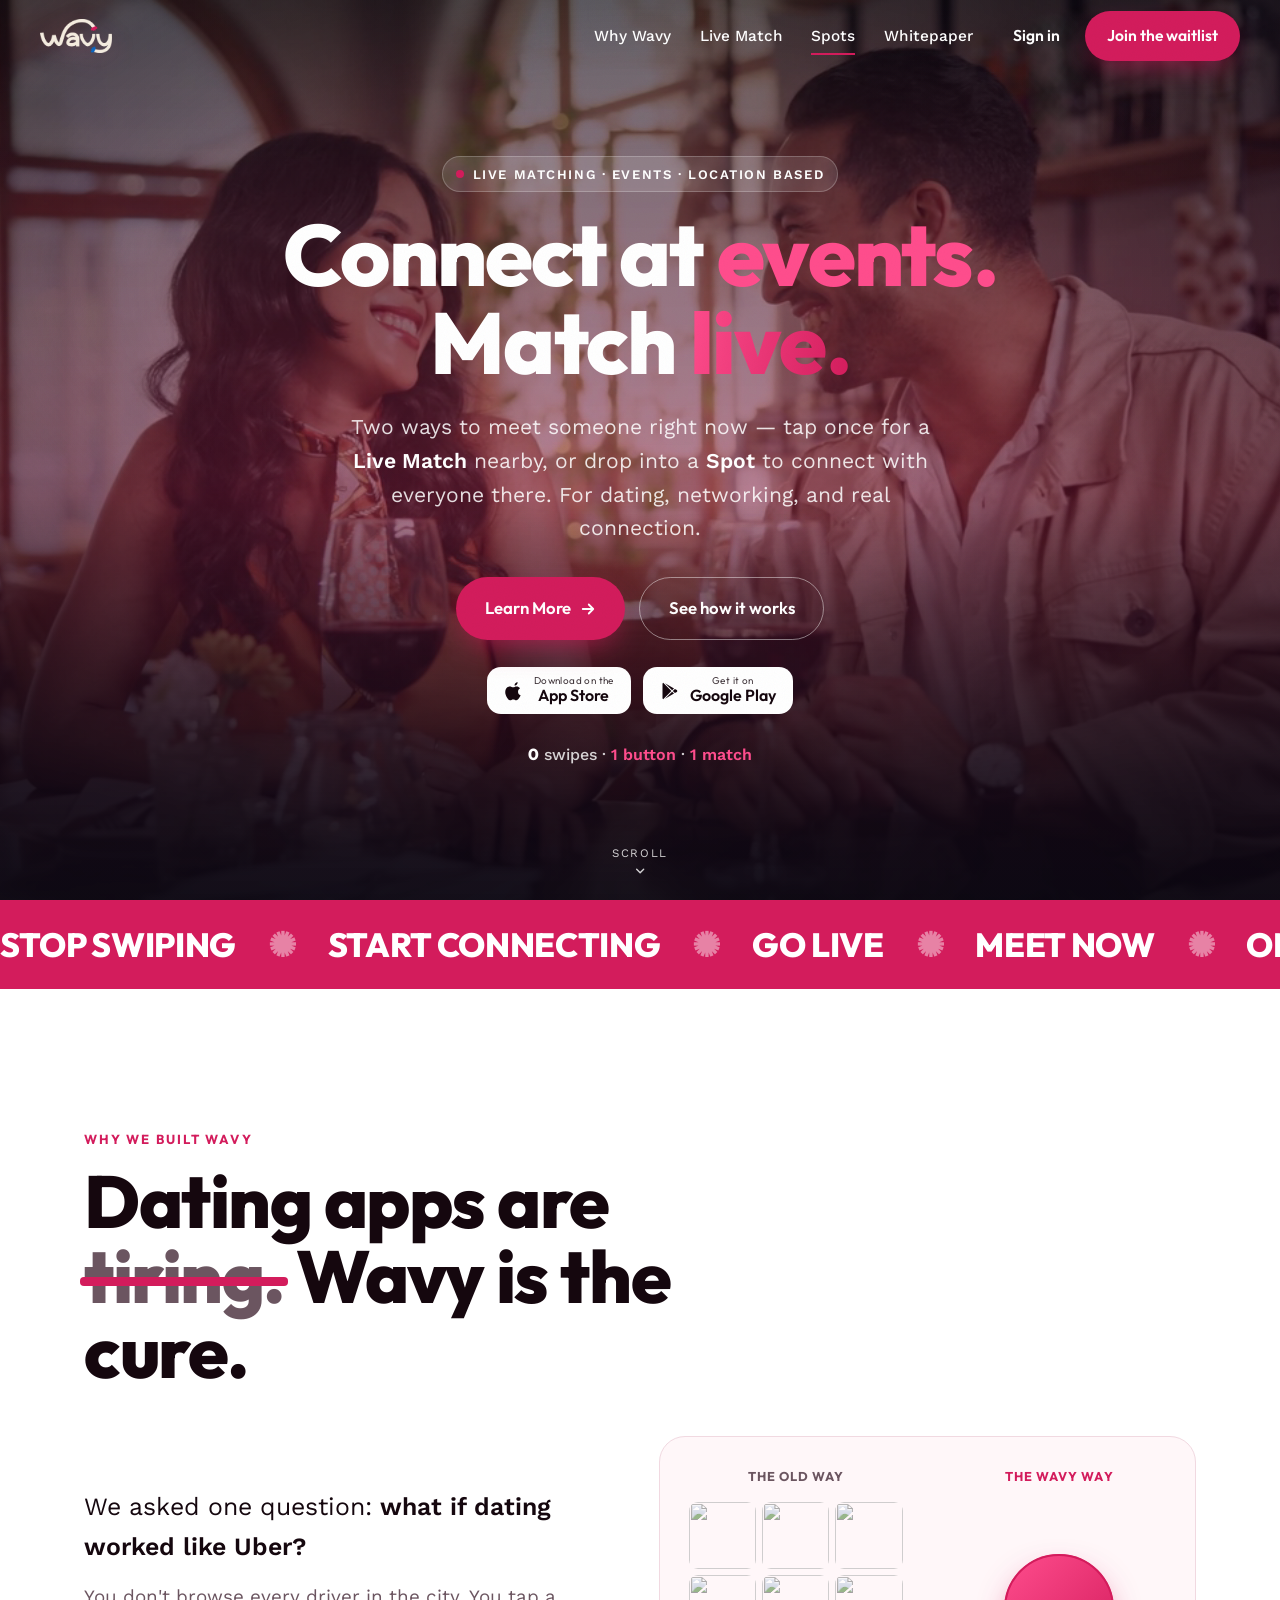
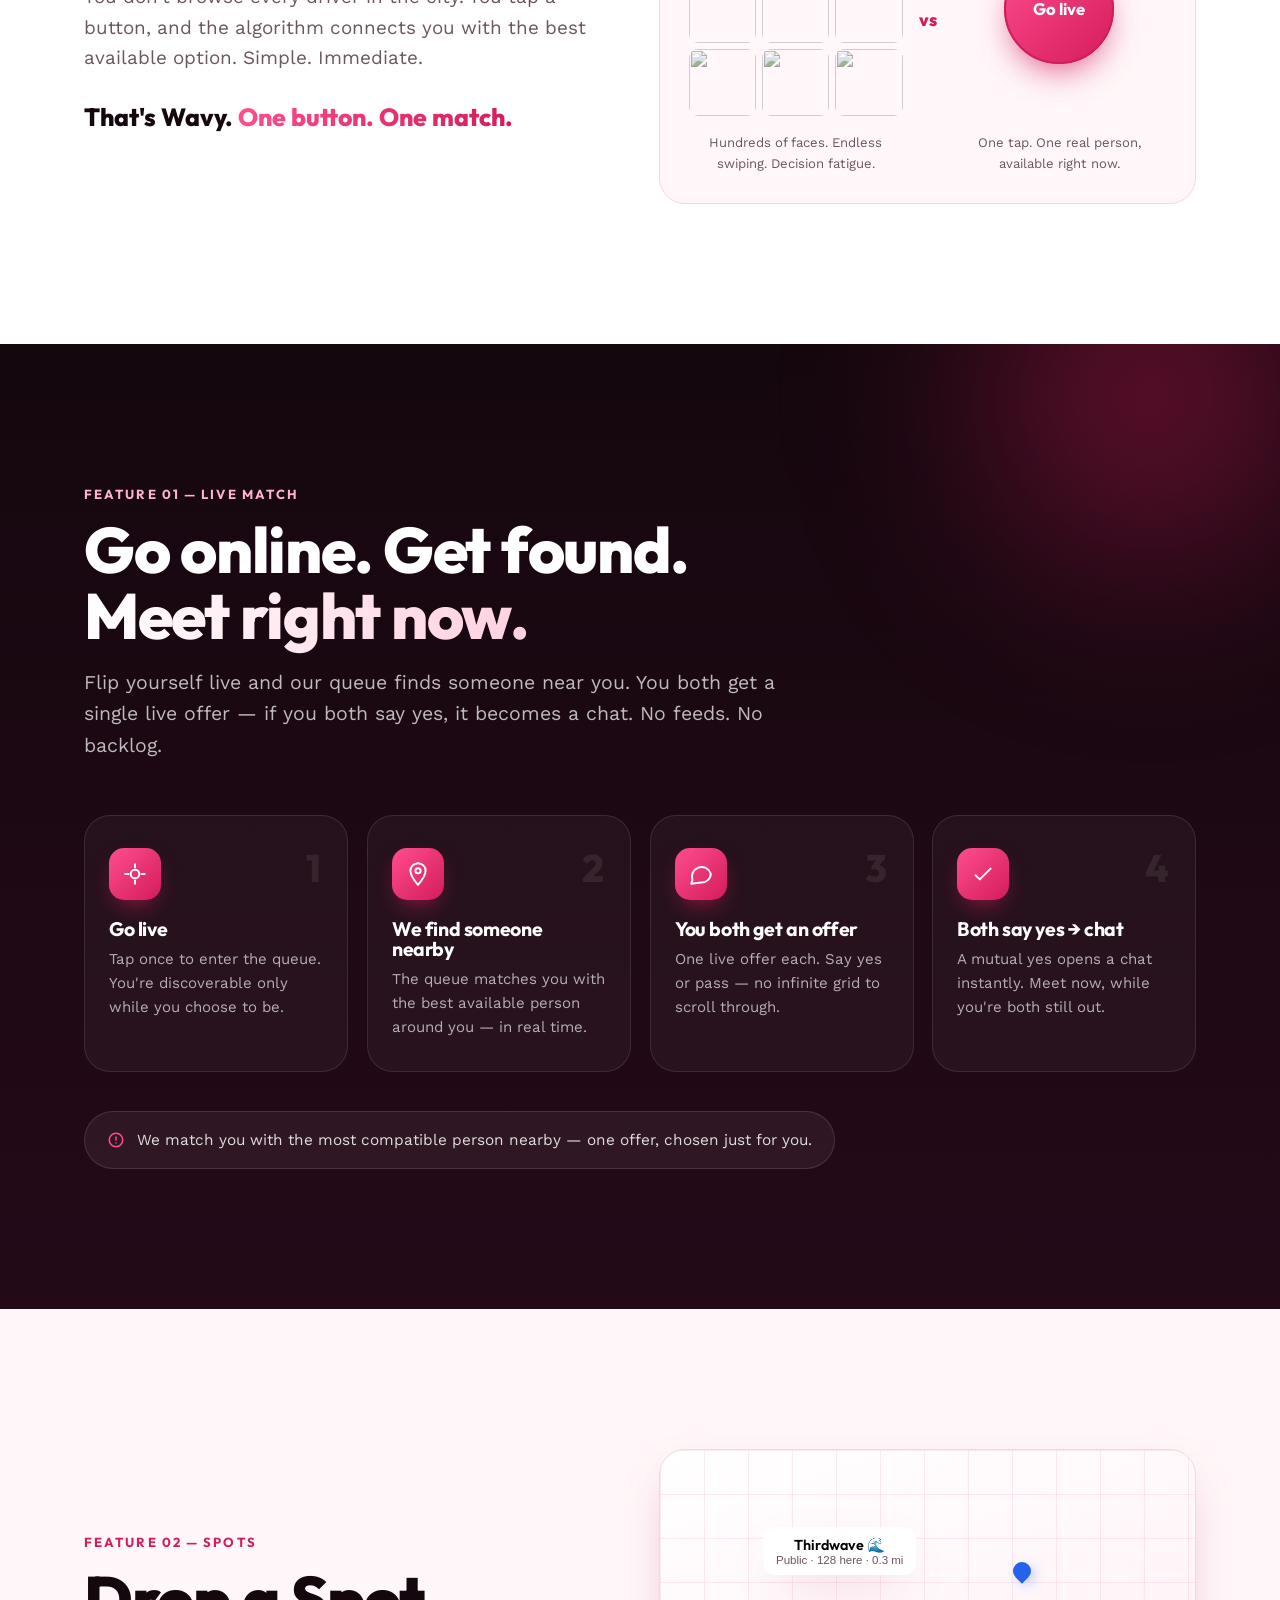
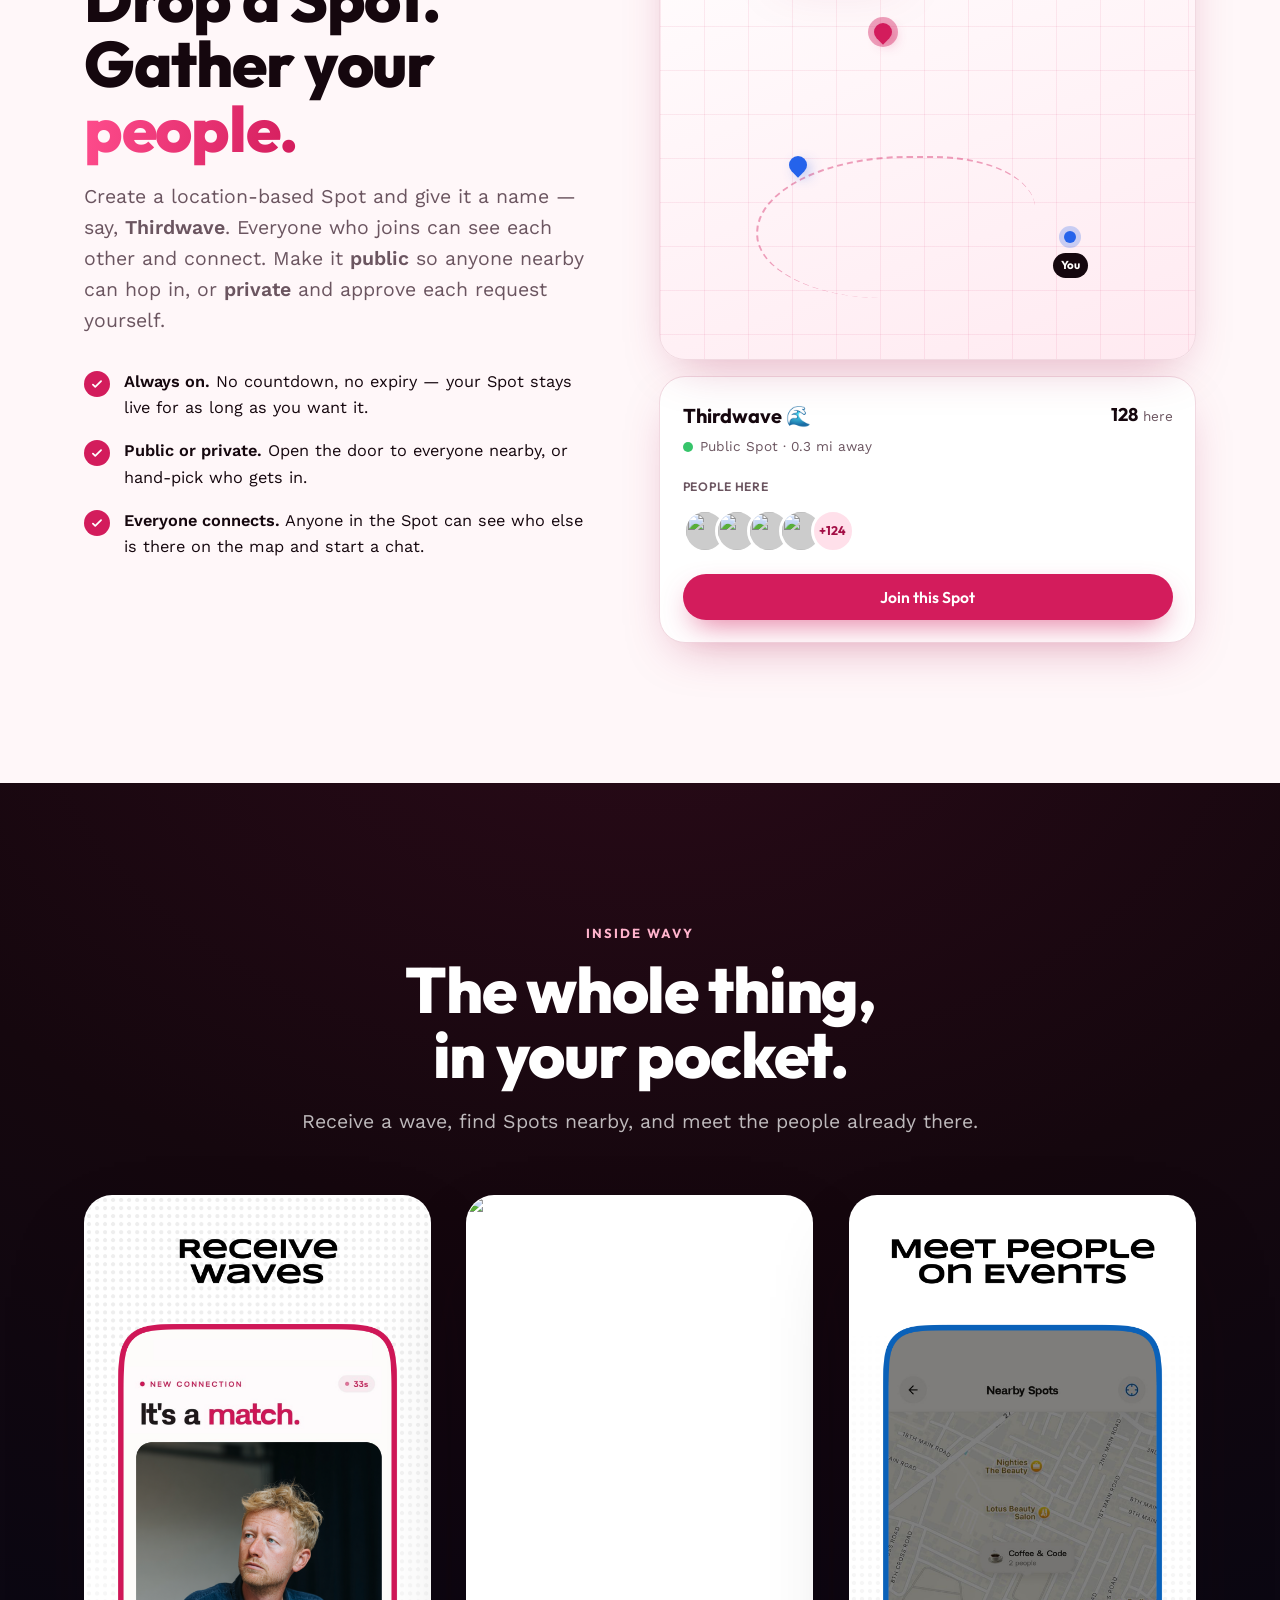
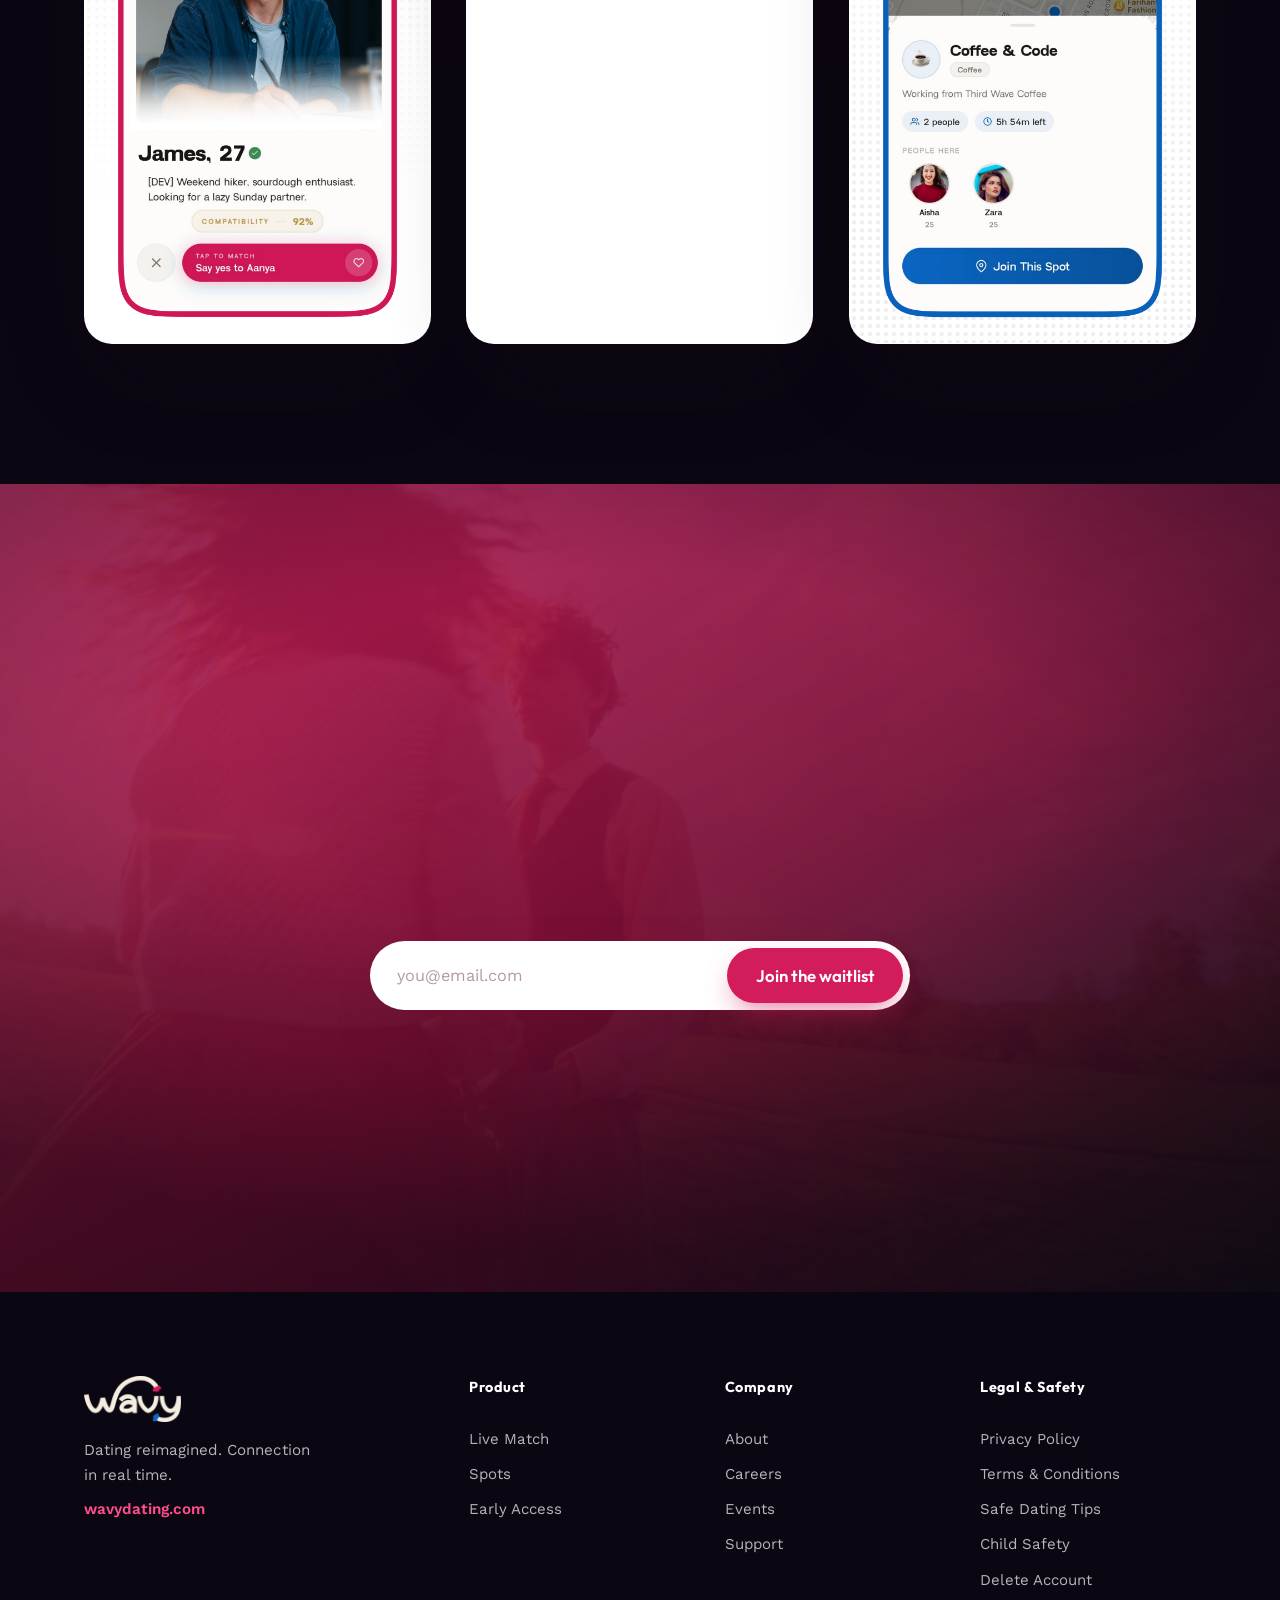
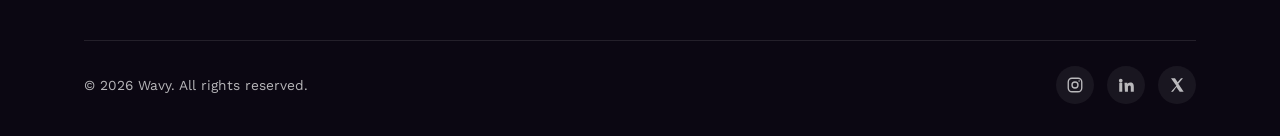
==== index.html @ d039d419 "Fix" ====
<!DOCTYPE html>
<html lang="en">
<head>
<meta charset="UTF-8" />
<meta name="viewport" content="width=device-width, initial-scale=1.0" />
<title>Wavy — Dating reimagined. Connection in real time.</title>
<meta name="description" content="Wavy replaces the endless swipe with one powerful button. Go live to meet someone nearby, or drop into a Spot to meet your people — dating, networking, and real connection in real time." />
<meta name="theme-color" content="#0B0712" />
<link rel="canonical" href="https://wavydating.com/" />
<meta name="robots" content="index, follow, max-image-preview:large, max-snippet:-1, max-video-preview:-1" />

<!-- Open Graph -->
<meta property="og:title" content="Wavy — Meet people in real time" />
<meta property="og:description" content="More than dating. Go live to meet someone nearby, or drop into a Spot to find your people — dating, networking, and real connection, in real time." />
<meta property="og:type" content="website" />
<meta property="og:url" content="https://wavydating.com/" />
<meta property="og:image" content="https://wavydating.com/assets/og-image.png" />
<meta property="og:image:width" content="1200" />
<meta property="og:image:height" content="630" />
<meta property="og:image:type" content="image/png" />
<meta property="og:image:alt" content="Wavy — go live to meet someone nearby, or drop into a Spot to find your people." />
<meta property="og:site_name" content="Wavy" />
<meta property="og:locale" content="en_US" />

<!-- Twitter -->
<meta name="twitter:card" content="summary_large_image" />
<meta name="twitter:site" content="@Wavy_match" />
<meta name="twitter:creator" content="@Wavy_match" />
<meta name="twitter:title" content="Wavy — Meet people in real time" />
<meta name="twitter:description" content="More than dating. Go live to meet someone nearby, or drop into a Spot to find your people — dating, networking, and real connection, in real time." />
<meta name="twitter:image" content="https://wavydating.com/assets/og-image.png" />
<meta name="twitter:image:alt" content="Wavy — meet people in real time." />

<link rel="icon" type="image/png" href="assets/iconMark.png" />
<link rel="apple-touch-icon" href="assets/iconMark.png" />
<link rel="manifest" href="/site.webmanifest" />

<link rel="preconnect" href="https://fonts.googleapis.com" />
<link rel="preconnect" href="https://fonts.gstatic.com" crossorigin />
<link href="https://fonts.googleapis.com/css2?family=Outfit:wght@300;400;500;600;700;800;900&family=Work+Sans:wght@300;400;500;600;700&display=swap" rel="stylesheet" />

<link rel="stylesheet" href="styles.css" />
<script type="application/ld+json">
{
  "@context": "https://schema.org",
  "@graph": [
    {
      "@type": "Organization",
      "@id": "https://wavydating.com/#organization",
      "name": "Wavy",
      "url": "https://wavydating.com/",
      "logo": {
        "@type": "ImageObject",
        "url": "https://wavydating.com/assets/iconMark.png"
      },
      "sameAs": [
        "https://www.instagram.com/wavy.match/",
        "https://x.com/Wavy_match",
        "https://www.linkedin.com/company/wavydating/"
      ]
    },
    {
      "@type": "WebSite",
      "@id": "https://wavydating.com/#website",
      "url": "https://wavydating.com/",
      "name": "Wavy",
      "description": "Wavy replaces the endless swipe with one powerful button. Go live to meet someone nearby, or drop into a Spot to meet your people.",
      "inLanguage": "en",
      "publisher": {
        "@id": "https://wavydating.com/#organization"
      }
    },
    {
      "@type": "MobileApplication",
      "name": "Wavy: Live, Spots & Networking",
      "operatingSystem": "iOS, Android",
      "applicationCategory": "SocialNetworkingApplication",
      "url": "https://wavydating.com/",
      "description": "Go live to meet someone nearby, or drop into a Spot to find your people — dating, networking, and real connection in real time.",
      "downloadUrl": [
        "https://apps.apple.com/us/app/wavy-live-spots-networking/id6763865183",
        "https://play.google.com/store/apps/details?id=com.wavydating.app"
      ],
      "offers": {
        "@type": "Offer",
        "price": "0",
        "priceCurrency": "USD"
      },
      "publisher": {
        "@id": "https://wavydating.com/#organization"
      }
    }
  ]
}
</script>
</head>
<body>

<!-- grain + glow atmosphere -->
<div class="grain" aria-hidden="true"></div>

<!-- ============ NAV ============ -->
<header class="nav" id="nav">
  <div class="nav__inner">
    <a href="#top" class="brand" aria-label="Wavy home">
      <img src="assets/White.png" alt="Wavy" class="brand__logo brand__logo--light" width="76" height="36" />
      <img src="assets/Black.png" alt="" class="brand__logo brand__logo--dark" width="76" height="36" aria-hidden="true" />
    </a>

    <nav class="nav__links" aria-label="Primary">
      <a href="#why">Why Wavy</a>
      <a href="#live">Live Match</a>
      <a href="#spots">Spots</a>
      <a href="/whitepaper.html">Whitepaper</a>
    </nav>

    <div class="nav__cta">
      <a href="#waitlist" class="btn btn--ghost">Sign in</a>
      <a href="#waitlist" class="btn btn--primary">Join the waitlist</a>
    </div>

    <button class="nav__burger" id="burger" aria-label="Open menu" aria-expanded="false">
      <span></span><span></span><span></span>
    </button>
  </div>

  <div class="nav__mobile" id="mobileMenu" hidden>
    <a href="#why">Why Wavy</a>
    <a href="#live">Live Match</a>
    <a href="#spots">Spots</a>
    <a href="/whitepaper.html">Whitepaper</a>
    <a href="#waitlist" class="btn btn--primary btn--block">Join the waitlist</a>
  </div>
</header>

<main id="top">

  <!-- ============ HERO ============ -->
  <section class="hero">
    <video class="hero__video" autoplay muted loop playsinline preload="metadata" poster="assets/date-bg.jpg" aria-hidden="true" tabindex="-1">
      <source src="assets/date-bg.webm" type="video/webm" />
      <source src="assets/date-bg.mp4" type="video/mp4" />
    </video>

    <div class="hero__grid">
      <div class="hero__copy">
        <p class="eyebrow reveal">
          <span class="dot"></span> Live Matching · Events · location based
        </p>
        <h1 class="hero__title reveal" data-d="1">
          Connect at <em>events.</em><br />
          Match <span class="grad">live.</span>
        </h1>
        <p class="hero__sub reveal" data-d="2">
          Two ways to meet someone right now — tap once for a <strong>Live Match</strong> nearby,
          or drop into a <strong>Spot</strong> to connect with everyone there. For dating,
          networking, and real connection.
        </p>

        <div class="hero__actions reveal" data-d="3">
          <a href="/whitepaper.html" class="btn btn--primary btn--lg">
            Learn More
            <svg width="18" height="18" viewBox="0 0 24 24" fill="none" stroke="currentColor" stroke-width="2.4" stroke-linecap="round" stroke-linejoin="round"><path d="M5 12h14M13 6l6 6-6 6"/></svg>
          </a>
          <a href="#live" class="btn btn--ghost btn--lg">See how it works</a>
        </div>

        <div class="hero__stores reveal" data-d="4">
          <a href="https://apps.apple.com/us/app/wavy-live-spots-networking/id6763865183" target="_blank" rel="noopener noreferrer" class="store store--dark" aria-label="Download on the App Store">
            <svg width="20" height="20" viewBox="0 0 24 24" fill="currentColor"><path d="M16.36 1.43c.08 1-.32 1.98-.94 2.69-.66.76-1.74 1.35-2.79 1.27-.1-.98.38-2 .96-2.65.66-.74 1.8-1.3 2.77-1.31zM19.9 17.2c-.5 1.16-.74 1.67-1.39 2.7-.9 1.43-2.18 3.2-3.76 3.22-1.4.01-1.77-.92-3.67-.91-1.9.01-2.3.93-3.71.92-1.58-.02-2.79-1.63-3.69-3.05C1.16 16.6.9 11.92 2.46 9.42c1.1-1.78 2.85-2.83 4.49-2.83 1.67 0 2.72.92 4.1.92 1.34 0 2.16-.92 4.1-.92 1.46 0 3.01.8 4.11 2.17-3.61 1.98-3.02 7.13.64 8.46z"/></svg>
            <span><small>Download on the</small>App Store</span>
          </a>
          <a href="https://play.google.com/store/apps/details?id=com.wavydating.app" target="_blank" rel="noopener noreferrer" class="store store--dark" aria-label="Get it on Google Play">
            <svg width="20" height="20" viewBox="0 0 24 24" fill="currentColor"><path d="M3,20.5V3.5C3,2.91 3.34,2.39 3.84,2.15L13.69,12L3.84,21.85C3.34,21.6 3,21.09 3,20.5M16.81,15.12L6.05,21.34L14.54,12.85L16.81,15.12M20.16,10.81C20.5,11.08 20.75,11.5 20.75,12C20.75,12.5 20.53,12.9 20.18,13.18L17.89,14.5L15.39,12L17.89,9.5L20.16,10.81M6.05,2.66L16.81,8.88L14.54,11.15L6.05,2.66Z"/></svg>
            <span><small>Get it on</small>Google Play</span>
          </a>
        </div>

        <p class="hero__proof reveal" data-d="5">
          <span class="proof__num" data-count="0">0</span> swipes ·
          <strong>1 button</strong> · <strong>1 match</strong>
        </p>
      </div>

    </div>

    <a href="#why" class="scroll-hint" aria-hidden="true">
      <span>Scroll</span>
      <svg width="14" height="14" viewBox="0 0 24 24" fill="none" stroke="currentColor" stroke-width="2.4" stroke-linecap="round" stroke-linejoin="round"><path d="M6 9l6 6 6-6"/></svg>
    </a>
  </section>

  <!-- ============ MARQUEE ============ -->
  <section class="ticker" aria-hidden="true">
    <div class="ticker__track">
      <span>Stop swiping</span><span class="sep">✺</span>
      <span>Start connecting</span><span class="sep">✺</span>
      <span>Go live</span><span class="sep">✺</span>
      <span>Meet now</span><span class="sep">✺</span>
      <span>One button</span><span class="sep">✺</span>
      <span>One match</span><span class="sep">✺</span>
      <span>Stop swiping</span><span class="sep">✺</span>
      <span>Start connecting</span><span class="sep">✺</span>
      <span>Go live</span><span class="sep">✺</span>
      <span>Meet now</span><span class="sep">✺</span>
      <span>One button</span><span class="sep">✺</span>
      <span>One match</span><span class="sep">✺</span>
    </div>
  </section>

  <!-- ============ WHY ============ -->
  <section class="why" id="why">
    <div class="wrap">
      <p class="kicker reveal">Why we built Wavy</p>
      <h2 class="why__head reveal" data-d="1">
        Dating apps are <span class="strike">tiring.</span> Wavy is the cure.
      </h2>

      <div class="why__split">
        <div class="why__lead reveal" data-d="2">
          <p>
            We asked one question: <strong>what if dating worked like Uber?</strong>
          </p>
          <p class="muted">
            You don't browse every driver in the city. You tap a button, and the
            algorithm connects you with the best available option. Simple. Immediate.
          </p>
          <p class="why__punch">That's Wavy. <span class="grad">One button. One match.</span></p>
        </div>

        <div class="compare reveal" data-d="3">
          <div class="compare__col compare__col--old">
            <p class="compare__tag">The old way</p>
            <div class="facegrid">
              <span><img src="https://randomuser.me/api/portraits/women/44.jpg" alt="" /></span>
              <span><img src="https://randomuser.me/api/portraits/men/32.jpg" alt="" /></span>
              <span><img src="https://randomuser.me/api/portraits/women/68.jpg" alt="" /></span>
              <span><img src="https://randomuser.me/api/portraits/men/75.jpg" alt="" /></span>
              <span><img src="https://randomuser.me/api/portraits/women/12.jpg" alt="" /></span>
              <span><img src="https://randomuser.me/api/portraits/men/54.jpg" alt="" /></span>
              <span><img src="https://randomuser.me/api/portraits/women/29.jpg" alt="" /></span>
              <span><img src="https://randomuser.me/api/portraits/men/18.jpg" alt="" /></span>
              <span><img src="https://randomuser.me/api/portraits/women/51.jpg" alt="" /></span>
            </div>
            <p class="compare__note">Hundreds of faces. Endless swiping. Decision fatigue.</p>
          </div>
          <div class="compare__vs">vs</div>
          <div class="compare__col compare__col--new">
            <p class="compare__tag">The Wavy way</p>
            <div class="onebtn">
              <button class="onebtn__btn" type="button" aria-hidden="true" tabindex="-1">
                <span class="onebtn__ring"></span>
                Go live
              </button>
            </div>
            <p class="compare__note">One tap. One real person, available right now.</p>
          </div>
        </div>
      </div>
    </div>
  </section>

  <!-- ============ LIVE MATCH ============ -->
  <section class="live" id="live">
    <div class="wrap">
      <div class="sec-head">
        <p class="kicker kicker--light reveal">Feature 01 — Live Match</p>
        <h2 class="sec-head__title reveal" data-d="1">Go online. Get found.<br /><span class="grad-l">Meet right now.</span></h2>
        <p class="sec-head__sub reveal" data-d="2">
          Flip yourself live and our queue finds someone near you. You both get a
          single live offer — if you both say yes, it becomes a chat. No feeds. No backlog.
        </p>
      </div>

      <div class="steps">
        <article class="step reveal" data-d="1">
          <span class="step__n">1</span>
          <div class="step__ic">
            <svg viewBox="0 0 24 24" fill="none" stroke="currentColor" stroke-width="1.8" stroke-linecap="round" stroke-linejoin="round"><path d="M12 3v3M12 18v3M3 12h3M18 12h3"/><circle cx="12" cy="12" r="4"/></svg>
          </div>
          <h3>Go live</h3>
          <p>Tap once to enter the queue. You're discoverable only while you choose to be.</p>
        </article>
        <article class="step reveal" data-d="2">
          <span class="step__n">2</span>
          <div class="step__ic">
            <svg viewBox="0 0 24 24" fill="none" stroke="currentColor" stroke-width="1.8" stroke-linecap="round" stroke-linejoin="round"><path d="M12 2a7 7 0 0 0-7 7c0 5 7 13 7 13s7-8 7-13a7 7 0 0 0-7-7z"/><circle cx="12" cy="9" r="2.4"/></svg>
          </div>
          <h3>We find someone nearby</h3>
          <p>The queue matches you with the best available person around you — in real time.</p>
        </article>
        <article class="step reveal" data-d="3">
          <span class="step__n">3</span>
          <div class="step__ic">
            <svg viewBox="0 0 24 24" fill="none" stroke="currentColor" stroke-width="1.8" stroke-linecap="round" stroke-linejoin="round"><path d="M21 11.5a8.4 8.4 0 0 1-9 8.4L3 21l1.1-3.4A8.4 8.4 0 1 1 21 11.5z"/></svg>
          </div>
          <h3>You both get an offer</h3>
          <p>One live offer each. Say yes or pass — no infinite grid to scroll through.</p>
        </article>
        <article class="step reveal" data-d="4">
          <span class="step__n">4</span>
          <div class="step__ic">
            <svg viewBox="0 0 24 24" fill="none" stroke="currentColor" stroke-width="1.8" stroke-linecap="round" stroke-linejoin="round"><path d="M5 13l4 4L19 7"/></svg>
          </div>
          <h3>Both say yes → chat</h3>
          <p>A mutual yes opens a chat instantly. Meet now, while you're both still out.</p>
        </article>
      </div>

      <div class="live__note reveal">
        <svg width="18" height="18" viewBox="0 0 24 24" fill="none" stroke="currentColor" stroke-width="2" stroke-linecap="round"><circle cx="12" cy="12" r="9"/><path d="M12 8v4M12 16h.01"/></svg>
        We match you with the most compatible person nearby — one offer, chosen just for you.
      </div>
    </div>
  </section>

  <!-- ============ SPOTS ============ -->
  <section class="spots" id="spots">
    <div class="wrap spots__grid">
      <div class="spots__copy">
        <p class="kicker reveal">Feature 02 — Spots</p>
        <h2 class="spots__title reveal" data-d="1">Drop a Spot.<br />Gather your <span class="grad">people.</span></h2>
        <p class="spots__sub reveal" data-d="2">
          Create a location-based Spot and give it a name — say, <strong>Thirdwave</strong>.
          Everyone who joins can see each other and connect. Make it
          <strong>public</strong> so anyone nearby can hop in, or <strong>private</strong>
          and approve each request yourself.
        </p>

        <ul class="spots__list">
          <li class="reveal" data-d="2">
            <span class="tick"><svg width="14" height="14" viewBox="0 0 24 24" fill="none" stroke="currentColor" stroke-width="3" stroke-linecap="round" stroke-linejoin="round"><path d="M5 13l4 4L19 7"/></svg></span>
            <div><strong>Always on.</strong> No countdown, no expiry — your Spot stays live for as long as you want it.</div>
          </li>
          <li class="reveal" data-d="3">
            <span class="tick"><svg width="14" height="14" viewBox="0 0 24 24" fill="none" stroke="currentColor" stroke-width="3" stroke-linecap="round" stroke-linejoin="round"><path d="M5 13l4 4L19 7"/></svg></span>
            <div><strong>Public or private.</strong> Open the door to everyone nearby, or hand-pick who gets in.</div>
          </li>
          <li class="reveal" data-d="4">
            <span class="tick"><svg width="14" height="14" viewBox="0 0 24 24" fill="none" stroke="currentColor" stroke-width="3" stroke-linecap="round" stroke-linejoin="round"><path d="M5 13l4 4L19 7"/></svg></span>
            <div><strong>Everyone connects.</strong> Anyone in the Spot can see who else is there on the map and start a chat.</div>
          </li>
        </ul>
      </div>

      <div class="spots__map reveal" data-d="2">
        <div class="map" aria-hidden="true">
          <span class="map__grid"></span>
          <span class="map__route"></span>
          <button class="map__pin map__pin--a" type="button" tabindex="-1">
            <span class="map__pulse"></span>
            <span class="map__card">
              <strong>Thirdwave 🌊</strong>
              <small>Public · 128 here · 0.3 mi</small>
            </span>
          </button>
          <span class="map__pin map__pin--b" tabindex="-1"></span>
          <span class="map__pin map__pin--c" tabindex="-1"></span>
          <span class="map__you">You</span>
        </div>

        <div class="joinspot" id="joinSpot">
          <div class="joinspot__head">
            <div>
              <p class="joinspot__name">Thirdwave <span aria-hidden="true">🌊</span></p>
              <p class="joinspot__meta"><span class="spotcard__dot is-public"></span> Public Spot · 0.3 mi away</p>
            </div>
            <span class="joinspot__count"><b id="spotCount">128</b> here</span>
          </div>
          <p class="joinspot__lbl">People here</p>
          <div class="joinspot__people" id="spotPeople">
            <span class="ava ava--photo"><img src="https://randomuser.me/api/portraits/women/44.jpg" alt="" /></span>
            <span class="ava ava--photo"><img src="https://randomuser.me/api/portraits/men/32.jpg" alt="" /></span>
            <span class="ava ava--photo"><img src="https://randomuser.me/api/portraits/women/68.jpg" alt="" /></span>
            <span class="ava ava--photo"><img src="https://randomuser.me/api/portraits/men/75.jpg" alt="" /></span>
            <span class="ava ava--more" id="spotMore">+124</span>
          </div>
          <button class="btn btn--primary btn--block joinspot__btn" id="joinSpotBtn" type="button" aria-pressed="false">Join this Spot</button>
        </div>
      </div>
    </div>
  </section>

  <!-- ============ SHOWCASE ============ -->
  <section class="showcase" id="showcase">
    <div class="wrap">
      <div class="sec-head sec-head--center">
        <p class="kicker kicker--light reveal">Inside Wavy</p>
        <h2 class="sec-head__title reveal" data-d="1">The whole thing,<br />in your pocket.</h2>
        <p class="sec-head__sub reveal" data-d="2">Receive a wave, find Spots nearby, and meet the people already there.</p>
      </div>

      <div class="shots">
        <figure class="shot reveal" data-d="1">
          <img src="assets/153.png" alt="Wavy match screen — 'It's a match' with James, 27 and a 92% compatibility score" loading="lazy" width="2484" height="5376" />
        </figure>
        <figure class="shot reveal" data-d="2">
          <img src="assets/156.png" alt="Wavy map of nearby Spots with pins for Coffee &amp; Code, Gym Session and Friday Night" loading="lazy" width="2484" height="5376" />
        </figure>
        <figure class="shot reveal" data-d="3">
          <img src="assets/157.png" alt="A Wavy Spot — Coffee &amp; Code, showing the people currently there and a Join This Spot button" loading="lazy" width="2484" height="5376" />
        </figure>
      </div>
    </div>
  </section>

  <!-- ============ FINAL CTA ============ -->
  <section class="cta" id="waitlist">
    <video class="cta__video" autoplay muted loop playsinline preload="metadata" poster="assets/cta-bg.jpg" aria-hidden="true" tabindex="-1">
      <source src="assets/cta-bg.webm" type="video/webm" />
      <source src="assets/cta-bg.mp4" type="video/mp4" />
    </video>
    <div class="wrap cta__inner">
      <h2 class="cta__title reveal">Stop swiping.<br /><span class="grad">Start connecting.</span></h2>
      <p class="cta__sub reveal" data-d="1">Join the waitlist and be first in line when Wavy goes live in your city.</p>

      <form class="waitlist" id="waitlistForm" action="https://api.web3forms.com/submit" method="POST" novalidate>
        <input type="hidden" name="access_key" value="aa39eaa8-eb4a-447e-8f62-aeb5a2b0e33d" />
        <input type="hidden" name="subject" value="New waitlist signup — Wavy" />
        <input type="hidden" name="from_name" value="Wavy Website" />
        <input type="checkbox" name="botcheck" tabindex="-1" autocomplete="off" aria-hidden="true" style="display:none" />
        <div class="waitlist__row">
          <label class="sr-only" for="email">Email address</label>
          <input id="email" type="email" name="email" placeholder="you@email.com" autocomplete="email" required />
          <button type="submit" class="btn btn--primary btn--lg">Join the waitlist</button>
        </div>
        <p class="waitlist__msg" id="waitMsg" role="status" aria-live="polite"></p>
      </form>

      <div class="cta__stores reveal" data-d="2">
        <a href="https://apps.apple.com/us/app/wavy-live-spots-networking/id6763865183" target="_blank" rel="noopener noreferrer" class="store store--dark" aria-label="Download on the App Store">
          <svg width="20" height="20" viewBox="0 0 24 24" fill="currentColor"><path d="M16.36 1.43c.08 1-.32 1.98-.94 2.69-.66.76-1.74 1.35-2.79 1.27-.1-.98.38-2 .96-2.65.66-.74 1.8-1.3 2.77-1.31zM19.9 17.2c-.5 1.16-.74 1.67-1.39 2.7-.9 1.43-2.18 3.2-3.76 3.22-1.4.01-1.77-.92-3.67-.91-1.9.01-2.3.93-3.71.92-1.58-.02-2.79-1.63-3.69-3.05C1.16 16.6.9 11.92 2.46 9.42c1.1-1.78 2.85-2.83 4.49-2.83 1.67 0 2.72.92 4.1.92 1.34 0 2.16-.92 4.1-.92 1.46 0 3.01.8 4.11 2.17-3.61 1.98-3.02 7.13.64 8.46z"/></svg>
          <span><small>Download on the</small>App Store</span>
        </a>
        <a href="https://play.google.com/store/apps/details?id=com.wavydating.app" target="_blank" rel="noopener noreferrer" class="store store--dark" aria-label="Get it on Google Play">
          <svg width="20" height="20" viewBox="0 0 24 24" fill="currentColor"><path d="M3,20.5V3.5C3,2.91 3.34,2.39 3.84,2.15L13.69,12L3.84,21.85C3.34,21.6 3,21.09 3,20.5M16.81,15.12L6.05,21.34L14.54,12.85L16.81,15.12M20.16,10.81C20.5,11.08 20.75,11.5 20.75,12C20.75,12.5 20.53,12.9 20.18,13.18L17.89,14.5L15.39,12L17.89,9.5L20.16,10.81M6.05,2.66L16.81,8.88L14.54,11.15L6.05,2.66Z"/></svg>
          <span><small>Get it on</small>Google Play</span>
        </a>
      </div>
    </div>
  </section>

</main>

<!-- ============ FOOTER ============ -->
<footer class="foot">
  <div class="wrap foot__grid">
    <div class="foot__brand">
      <a href="#top" class="brand">
        <img src="assets/White.png" alt="Wavy" class="brand__logo brand__logo--foot" width="128" height="60" />
      </a>
      <p>Dating reimagined. Connection in real time.</p>
      <p class="foot__dot">wavydating.com</p>
    </div>

    <nav class="foot__col" aria-label="Product">
      <p class="foot__h">Product</p>
      <a href="#live">Live Match</a>
      <a href="#spots">Spots</a>
      <a href="/earlyaccess">Early Access</a>
    </nav>
    <nav class="foot__col" aria-label="Company">
      <p class="foot__h">Company</p>
      <a href="#why">About</a>
      <a href="/career">Careers</a>
      <a href="/events">Events</a>
      <a href="/support">Support</a>
    </nav>
    <nav class="foot__col" aria-label="Legal &amp; Safety">
      <p class="foot__h">Legal &amp; Safety</p>
      <a href="/privacy-policy">Privacy Policy</a>
      <a href="/terms-conditions">Terms &amp; Conditions</a>
      <a href="/safetips">Safe Dating Tips</a>
      <a href="/child-safety">Child Safety</a>
      <a href="/delete-account">Delete Account</a>
    </nav>
  </div>
  <div class="wrap foot__bar">
    <p>© <span id="yr">2026</span> Wavy. All rights reserved.</p>
    <div class="foot__social">
      <a href="https://www.instagram.com/wavy.match/" target="_blank" rel="noopener noreferrer" aria-label="Instagram"><svg width="18" height="18" viewBox="0 0 24 24" fill="none" stroke="currentColor" stroke-width="1.8"><rect x="3" y="3" width="18" height="18" rx="5"/><circle cx="12" cy="12" r="4"/><circle cx="17.5" cy="6.5" r="1" fill="currentColor" stroke="none"/></svg></a>
      <a href="https://www.linkedin.com/company/wavydating/" target="_blank" rel="noopener noreferrer" aria-label="LinkedIn"><svg width="18" height="18" viewBox="0 0 24 24" fill="currentColor"><path d="M4.98 3.5a2.5 2.5 0 1 0 0 5 2.5 2.5 0 0 0 0-5zM3 9h4v12H3zM10 9h3.8v1.7h.05c.53-.95 1.83-1.95 3.77-1.95 4.03 0 4.78 2.5 4.78 5.75V21h-4v-5.3c0-1.26-.02-2.9-1.77-2.9-1.77 0-2.04 1.38-2.04 2.8V21h-4z"/></svg></a>
      <a href="https://x.com/Wavy_match" target="_blank" rel="noopener noreferrer" aria-label="X"><svg width="16" height="16" viewBox="0 0 24 24" fill="currentColor"><path d="M18 2h3l-7 8 8 12h-6l-5-7-5 7H3l8-9L3 2h6l4 6 5-6z"/></svg></a>
    </div>
  </div>
</footer>

<script src="script.js" defer></script>
</body>
</html>
---- styles.css ----
/* ============================================================
   WAVY — wavydating.com
   Style: Vibrant & Block-based · rose #D31C5C + electric blue
   Type: Outfit (display) / Work Sans (body)
   ============================================================ */

:root {
  /* brand */
  --rose:        #D31C5C;
  --rose-bright: #FF4D8D;
  --rose-deep:   #A30E45;
  --rose-tint:   #FFF1F4;
  --rose-soft:   #FFE0EA;
  --blue:        #2563EB;
  --blue-bright: #3B82F6;

  /* neutrals */
  --ink:    #15070E;   /* near-black plum */
  --ink-2:  #0B0712;   /* deepest */
  --paper:  #FFFFFF;
  --cream:  #FFF7F9;
  --muted:  #6B5560;
  --line:   #F1D9E1;

  --maxw: 1200px;
  --r:   18px;
  --r-lg: 26px;
  --ease: cubic-bezier(.22, 1, .36, 1);
  --shadow:    0 18px 50px -18px rgba(163, 14, 69, .35);
  --shadow-lg: 0 40px 90px -30px rgba(21, 7, 14, .45);

  --pad: clamp(20px, 5vw, 80px);
}

* { box-sizing: border-box; margin: 0; padding: 0; }

html { scroll-behavior: smooth; scroll-padding-top: 84px; -webkit-text-size-adjust: 100%; }

body {
  font-family: "Work Sans", system-ui, sans-serif;
  color: var(--ink);
  background: var(--paper);
  line-height: 1.6;
  overflow-x: hidden;
  -webkit-font-smoothing: antialiased;
}

h1, h2, h3, .brand__word { font-family: "Outfit", sans-serif; line-height: 1.02; letter-spacing: -.02em; }

a { color: inherit; text-decoration: none; }
em { font-style: normal; }
strong { font-weight: 600; }

.wrap { width: min(100% - 2.5rem, var(--maxw)); margin-inline: auto; }

.grad { background: linear-gradient(100deg, var(--rose-bright), var(--rose)); -webkit-background-clip: text; background-clip: text; color: transparent; }
.grad-l { background: linear-gradient(100deg, #fff, #FFD0DF); -webkit-background-clip: text; background-clip: text; color: transparent; }

.sr-only { position: absolute; width: 1px; height: 1px; padding: 0; margin: -1px; overflow: hidden; clip: rect(0 0 0 0); white-space: nowrap; border: 0; }

/* grain overlay */
.grain {
  position: fixed; inset: 0; z-index: 9999; pointer-events: none; opacity: .045;
  background-image: url("data:image/svg+xml,%3Csvg xmlns='http://www.w3.org/2000/svg' width='180' height='180'%3E%3Cfilter id='n'%3E%3CfeTurbulence type='fractalNoise' baseFrequency='.9' numOctaves='3'/%3E%3C/filter%3E%3Crect width='100%25' height='100%25' filter='url(%23n)'/%3E%3C/svg%3E");
  mix-blend-mode: multiply;
}

/* ---------- buttons ---------- */
.btn {
  --b-bg: var(--rose); --b-fg: #fff;
  display: inline-flex; align-items: center; justify-content: center; gap: .5em;
  font-family: "Outfit", sans-serif; font-weight: 600; font-size: .98rem;
  padding: .82em 1.4em; border-radius: 100px; border: 0; cursor: pointer;
  background: var(--b-bg); color: var(--b-fg); white-space: nowrap;
  transition: transform .2s var(--ease), box-shadow .25s var(--ease), background .2s var(--ease), color .2s var(--ease);
}
.btn:hover { transform: translateY(-2px); }
.btn:active { transform: translateY(0); }
.btn:focus-visible { outline: 3px solid var(--blue); outline-offset: 3px; }
.btn--primary { box-shadow: 0 12px 30px -10px rgba(211,28,92,.7); }
.btn--primary:hover { box-shadow: 0 18px 40px -10px rgba(211,28,92,.85); }
.btn--blue { --b-bg: var(--blue); box-shadow: 0 12px 30px -10px rgba(37,99,235,.6); }
.btn--ghost { --b-bg: transparent; --b-fg: var(--ink); border: 1.6px solid var(--line); }
.btn--ghost:hover { border-color: var(--rose); color: var(--rose); }
.btn--lg { padding: 1.02em 1.7em; font-size: 1.05rem; }
.btn--block { display: flex; width: 100%; }

/* ---------- nav ---------- */
.nav { position: fixed; inset: 0 0 auto; z-index: 100; transition: background .3s var(--ease), box-shadow .3s var(--ease), backdrop-filter .3s; }
.nav.scrolled { background: rgba(255,255,255,.82); backdrop-filter: blur(16px); box-shadow: 0 1px 0 var(--line); }
.nav__inner { width: min(100% - 2.5rem, var(--maxw)); margin-inline: auto; height: 72px; display: flex; align-items: center; gap: 1.5rem; }
.brand { display: inline-flex; align-items: center; gap: .55rem; font-weight: 800; }
.brand__mark { display: grid; place-items: center; filter: drop-shadow(0 6px 14px rgba(211,28,92,.4)); }
.brand__word { font-size: 1.45rem; letter-spacing: -.04em; }
.brand__logo { height: 34px; width: auto; display: block; filter: drop-shadow(0 5px 12px rgba(211,28,92,.18)); transition: transform .2s var(--ease); }
.brand:hover .brand__logo { transform: scale(1.04); }
.brand__logo--foot { height: 46px; filter: none; }
.nav__links { margin-left: auto; display: flex; gap: 1.8rem; font-weight: 500; font-size: .96rem; }
.nav__links a { position: relative; padding: .3em 0; color: var(--ink); opacity: .8; transition: opacity .2s; }
.nav__links a::after { content: ""; position: absolute; left: 0; bottom: -2px; height: 2px; width: 0; background: var(--rose); transition: width .25s var(--ease); }
.nav__links a:hover { opacity: 1; }
.nav__links a:hover::after { width: 100%; }
.nav__cta { display: flex; align-items: center; gap: .6rem; }
.nav__cta .btn--ghost { border: 0; padding: .6em 1em; }
.nav__burger { display: none; flex-direction: column; gap: 5px; background: none; border: 0; padding: 8px; cursor: pointer; }
.nav__burger span { width: 24px; height: 2.4px; background: var(--ink); border-radius: 2px; transition: transform .3s var(--ease), opacity .2s; }
.nav__burger[aria-expanded="true"] span:nth-child(1) { transform: translateY(7.4px) rotate(45deg); }
.nav__burger[aria-expanded="true"] span:nth-child(2) { opacity: 0; }
.nav__burger[aria-expanded="true"] span:nth-child(3) { transform: translateY(-7.4px) rotate(-45deg); }
.nav__mobile { display: none; flex-direction: column; gap: .2rem; padding: 1rem 1.25rem 1.5rem; background: rgba(255,255,255,.97); backdrop-filter: blur(16px); border-top: 1px solid var(--line); }
.nav__mobile a { padding: .85rem .4rem; font-family: "Outfit"; font-weight: 600; font-size: 1.1rem; border-bottom: 1px solid var(--line); }
.nav__mobile .btn { margin-top: .8rem; border: 0; }

/* ============ HERO ============ */
.hero { position: relative; padding: 132px var(--pad) 60px; overflow: hidden; background: radial-gradient(120% 90% at 80% -10%, #FFE7EF 0%, var(--cream) 45%, #fff 100%); }
.hero__bg { position: absolute; inset: 0; pointer-events: none; }
.orb { position: absolute; border-radius: 50%; filter: blur(70px); opacity: .55; }
.orb--rose { width: 460px; height: 460px; background: radial-gradient(circle, var(--rose-bright), transparent 70%); top: -120px; right: -60px; animation: float 14s ease-in-out infinite; }
.orb--blue { width: 380px; height: 380px; background: radial-gradient(circle, var(--blue-bright), transparent 70%); bottom: -160px; left: -100px; opacity: .3; animation: float 18s ease-in-out infinite reverse; }
@keyframes float { 0%,100% { transform: translate(0,0); } 50% { transform: translate(30px, 40px); } }

.hero__grid { position: relative; width: min(100% - 2.5rem, var(--maxw)); margin-inline: auto; display: grid; grid-template-columns: 1.05fr .95fr; gap: 3rem; align-items: center; min-height: 70vh; }

.eyebrow { display: inline-flex; align-items: center; gap: .55rem; font-weight: 600; font-size: .82rem; letter-spacing: .12em; text-transform: uppercase; color: var(--rose-deep); background: var(--rose-soft); padding: .5em 1em; border-radius: 100px; }
.eyebrow .dot { width: 8px; height: 8px; border-radius: 50%; background: var(--rose); box-shadow: 0 0 0 0 rgba(211,28,92,.6); animation: blink 1.6s infinite; }
@keyframes blink { 0%,100% { box-shadow: 0 0 0 0 rgba(211,28,92,.6); } 50% { box-shadow: 0 0 0 7px rgba(211,28,92,0); } }

.hero__title { font-size: clamp(2.7rem, 6.4vw, 5.1rem); font-weight: 800; margin: 1.1rem 0 0; }
.hero__title em { color: var(--rose); }
.hero__sub { font-size: clamp(1.06rem, 1.7vw, 1.32rem); color: var(--muted); max-width: 30ch; margin: 1.4rem 0 2rem; }
.hero__sub strong { color: var(--ink); }
.hero__actions { display: flex; gap: .8rem; flex-wrap: wrap; }
.hero__stores { display: flex; gap: .7rem; margin-top: 1.7rem; flex-wrap: wrap; }
.store { display: inline-flex; align-items: center; gap: .6rem; padding: .55em 1.1em; border-radius: 14px; background: var(--ink); color: #fff; transition: transform .2s var(--ease), box-shadow .2s; }
.store:hover { transform: translateY(-2px); box-shadow: var(--shadow); }
.store span { display: flex; flex-direction: column; font-family: "Outfit"; font-weight: 600; font-size: 1rem; line-height: 1.1; }
.store small { font-weight: 400; font-size: .62rem; opacity: .8; letter-spacing: .04em; }
.store--dark { background: #fff; color: var(--ink); }

.hero__proof { margin-top: 1.8rem; font-size: 1rem; color: var(--muted); font-weight: 500; }
.hero__proof strong { color: var(--rose); }
.proof__num { font-family: "Outfit"; font-weight: 800; color: var(--ink); }

.scroll-hint { position: absolute; left: 50%; bottom: 22px; transform: translateX(-50%); display: inline-flex; flex-direction: column; align-items: center; gap: 2px; font-size: .72rem; letter-spacing: .14em; text-transform: uppercase; color: var(--muted); animation: bob 2s ease-in-out infinite; }
@keyframes bob { 0%,100% { transform: translate(-50%,0); } 50% { transform: translate(-50%,6px); } }

/* ---- radar + phone stage ---- */
.hero__stage { position: relative; display: grid; place-items: center; min-height: 540px; }
.radar { position: absolute; width: 480px; height: 480px; display: grid; place-items: center; }
.radar__ring { position: absolute; border: 1.5px solid rgba(211,28,92,.35); border-radius: 50%; width: 100%; height: 100%; animation: sonar 3.4s ease-out infinite; }
.radar__ring:nth-child(2) { animation-delay: 1.1s; }
.radar__ring:nth-child(3) { animation-delay: 2.2s; }
@keyframes sonar { 0% { transform: scale(.25); opacity: .9; } 100% { transform: scale(1); opacity: 0; } }
.pin { position: absolute; width: 12px; height: 12px; border-radius: 50%; background: var(--blue); box-shadow: 0 0 0 4px rgba(37,99,235,.18); animation: pinpop 4s ease-in-out infinite; }
.pin--1 { top: 14%; left: 20%; animation-delay: .2s; }
.pin--2 { top: 30%; right: 12%; background: var(--rose); box-shadow: 0 0 0 4px rgba(211,28,92,.18); animation-delay: 1.4s; }
.pin--3 { bottom: 20%; left: 14%; animation-delay: 2.1s; }
.pin--4 { bottom: 14%; right: 22%; background: var(--rose); box-shadow: 0 0 0 4px rgba(211,28,92,.18); animation-delay: 3s; }
@keyframes pinpop { 0%,100% { transform: scale(.6); opacity: .4; } 50% { transform: scale(1); opacity: 1; } }

.phone { position: relative; width: 280px; height: 560px; background: linear-gradient(160deg, #1c0a16, #2a0d1d); border-radius: 44px; padding: 12px; box-shadow: var(--shadow-lg), 0 0 0 2px rgba(255,255,255,.06) inset; animation: floaty 6s ease-in-out infinite; }
@keyframes floaty { 0%,100% { transform: translateY(0); } 50% { transform: translateY(-14px); } }
.phone__notch { position: absolute; top: 14px; left: 50%; transform: translateX(-50%); width: 110px; height: 26px; background: #0c0510; border-radius: 0 0 16px 16px; z-index: 3; }
.phone__screen { position: relative; height: 100%; border-radius: 33px; background: linear-gradient(180deg, #2a0a18 0%, #15070e 100%); overflow: hidden; display: flex; flex-direction: column; }
.appbar { display: flex; justify-content: space-between; align-items: center; padding: 38px 18px 14px; color: #fff; font-size: .8rem; }
.appbar__live { display: inline-flex; align-items: center; gap: .4rem; font-weight: 600; color: #FFC0D4; }
.live-dot { width: 7px; height: 7px; border-radius: 50%; background: #36E07F; box-shadow: 0 0 8px #36E07F; animation: blink 1.4s infinite; }
.appbar__time { opacity: .6; font-variant-numeric: tabular-nums; }

.offer { margin: 6px 14px 14px; background: rgba(255,255,255,.06); border: 1px solid rgba(255,255,255,.08); border-radius: 22px; overflow: hidden; backdrop-filter: blur(4px); animation: cardin .5s var(--ease) both; }
.offer__photo { position: relative; height: 230px; background: radial-gradient(120% 120% at 30% 20%, #FF6FA1, #D31C5C 60%, #7a0c34); display: grid; place-items: center; }
.offer__avatar { font-family: "Outfit"; font-weight: 800; font-size: 4rem; color: rgba(255,255,255,.92); }
.offer__loc { position: absolute; top: 12px; left: 12px; display: inline-flex; align-items: center; gap: 4px; font-size: .68rem; font-weight: 600; color: #fff; background: rgba(0,0,0,.35); padding: .3em .6em; border-radius: 100px; backdrop-filter: blur(4px); }
.offer__body { padding: 14px 16px 18px; color: #fff; }
.offer__name { font-family: "Outfit"; font-weight: 700; font-size: 1.25rem; display: flex; align-items: center; gap: .35rem; }
.verify { font-size: .7rem; color: #fff; background: var(--blue); width: 16px; height: 16px; border-radius: 50%; display: inline-grid; place-items: center; }
.offer__line { font-size: .8rem; opacity: .7; margin-top: 2px; }
.offer__row { display: flex; justify-content: center; gap: 1.2rem; margin-top: 16px; }
.offer__btn { width: 54px; height: 54px; border-radius: 50%; border: 0; display: grid; place-items: center; cursor: pointer; transition: transform .2s var(--ease); }
.offer__btn:hover { transform: scale(1.08); }
.offer__btn--pass { background: rgba(255,255,255,.12); color: #fff; }
.offer__btn--yes { background: linear-gradient(135deg, var(--rose-bright), var(--rose)); color: #fff; box-shadow: 0 10px 24px -8px rgba(211,28,92,.9); }

.match { position: absolute; inset: 0; padding: 60px 22px; display: flex; flex-direction: column; align-items: center; justify-content: center; gap: .4rem; background: radial-gradient(120% 80% at 50% 30%, #ff4f8d, #c2154f 70%, #7a0c34); color: #fff; text-align: center; animation: cardin .5s var(--ease) both; }
.match__burst { font-family: "Outfit"; font-weight: 800; font-size: 2rem; animation: pop .5s var(--ease) both; }
.match__sub { opacity: .85; font-size: .9rem; }
.match__chat { margin-top: 22px; display: flex; flex-direction: column; gap: .55rem; width: 100%; }
.bubble { max-width: 80%; padding: .6em .9em; border-radius: 16px; font-size: .82rem; }
.bubble--in { align-self: flex-start; background: rgba(255,255,255,.18); border-bottom-left-radius: 4px; animation: cardin .4s .15s var(--ease) both; }
.bubble--out { align-self: flex-end; background: #fff; color: var(--rose-deep); border-bottom-right-radius: 4px; font-weight: 500; animation: cardin .4s .4s var(--ease) both; }
@keyframes cardin { from { opacity: 0; transform: translateY(14px) scale(.98); } to { opacity: 1; transform: none; } }
@keyframes pop { 0% { transform: scale(.4); opacity: 0; } 60% { transform: scale(1.12); } 100% { transform: scale(1); opacity: 1; } }

/* ============ TICKER ============ */
.ticker { background: var(--rose); color: #fff; padding: 1.1rem 0; overflow: hidden; border-block: 0; }
.ticker__track { display: inline-flex; gap: 2rem; white-space: nowrap; align-items: center; animation: marquee 26s linear infinite; font-family: "Outfit"; font-weight: 800; font-size: clamp(1.3rem, 3vw, 2.1rem); text-transform: uppercase; letter-spacing: -.01em; }
.ticker__track .sep { color: rgba(255,255,255,.45); }
@keyframes marquee { from { transform: translateX(0); } to { transform: translateX(-50%); } }

/* ============ WHY ============ */
.kicker { font-family: "Outfit"; font-weight: 700; font-size: .82rem; letter-spacing: .16em; text-transform: uppercase; color: var(--rose); }
.kicker--light { color: #FFB3CC; }

.why { padding: clamp(70px, 11vw, 140px) var(--pad); background: var(--paper); }
.why__head { font-size: clamp(2.4rem, 6vw, 4.6rem); font-weight: 800; margin-top: .8rem; max-width: 14ch; }
.strike { position: relative; color: var(--muted); }
.strike::after { content: ""; position: absolute; left: -2%; right: -2%; top: 52%; height: .12em; background: var(--rose); transform: scaleX(0); transform-origin: left; border-radius: 4px; }
.strike.in-view::after { transform: scaleX(1); transition: transform .7s .3s var(--ease); }

.why__split { display: grid; grid-template-columns: 1fr 1.05fr; gap: clamp(2rem, 5vw, 5rem); margin-top: 3rem; align-items: center; }
.why__lead p { font-size: clamp(1.2rem, 2vw, 1.55rem); margin-bottom: 1rem; }
.why__lead .muted { color: var(--muted); font-size: clamp(1.02rem, 1.5vw, 1.18rem); }
.why__punch { font-family: "Outfit"; font-weight: 800; font-size: clamp(1.6rem, 3vw, 2.3rem); margin-top: 1.5rem !important; }

.compare { display: grid; grid-template-columns: 1fr auto 1fr; gap: 1rem; align-items: center; padding: 1.8rem; background: var(--cream); border: 1px solid var(--line); border-radius: var(--r-lg); }
.compare__col { text-align: center; }
.compare__tag { font-family: "Outfit"; font-weight: 700; font-size: .8rem; text-transform: uppercase; letter-spacing: .08em; color: var(--muted); margin-bottom: 1rem; }
.compare__col--new .compare__tag { color: var(--rose); }
.facegrid { display: grid; grid-template-columns: repeat(3, 1fr); gap: 6px; }
.facegrid span { aspect-ratio: 1; border-radius: 9px; overflow: hidden; opacity: .75; filter: grayscale(.5); }
.facegrid span img { width: 100%; height: 100%; object-fit: cover; display: block; }
.compare__note { font-size: .82rem; color: var(--muted); margin-top: 1rem; }
.compare__vs { font-family: "Outfit"; font-weight: 800; color: var(--rose); font-size: 1.1rem; }
.onebtn { display: grid; place-items: center; aspect-ratio: 1; }
.onebtn__btn { position: relative; width: 110px; height: 110px; border-radius: 50%; border: 0; cursor: pointer; background: linear-gradient(135deg, var(--rose-bright), var(--rose)); color: #fff; font-family: "Outfit"; font-weight: 700; font-size: 1.05rem; box-shadow: 0 14px 34px -10px rgba(211,28,92,.8); }
.onebtn__ring { position: absolute; inset: 0; border-radius: 50%; border: 2px solid var(--rose); animation: sonar 2.6s ease-out infinite; }

/* ============ LIVE MATCH ============ */
.live { padding: clamp(70px, 11vw, 140px) var(--pad); background: linear-gradient(180deg, var(--ink) 0%, #240a18 100%); color: #fff; position: relative; overflow: hidden; }
.live::before { content: ""; position: absolute; top: -200px; right: -120px; width: 500px; height: 500px; background: radial-gradient(circle, rgba(211,28,92,.5), transparent 70%); filter: blur(80px); pointer-events: none; }
.sec-head { max-width: 720px; position: relative; }
.sec-head--center { margin-inline: auto; text-align: center; }
.sec-head__title { font-size: clamp(2.2rem, 5vw, 4rem); font-weight: 800; margin-top: .8rem; }
.sec-head__sub { color: rgba(255,255,255,.72); font-size: clamp(1.02rem, 1.6vw, 1.22rem); margin-top: 1.2rem; }

.steps { display: grid; grid-template-columns: repeat(4, 1fr); gap: 1.2rem; margin-top: 3.4rem; }
.step { position: relative; padding: 2rem 1.5rem; border-radius: var(--r-lg); background: rgba(255,255,255,.04); border: 1px solid rgba(255,255,255,.1); transition: transform .3s var(--ease), background .3s, border-color .3s; }
.step:hover { transform: translateY(-6px); background: rgba(255,255,255,.07); border-color: rgba(255,77,141,.5); }
.step__n { position: absolute; top: 1.4rem; right: 1.6rem; font-family: "Outfit"; font-weight: 800; font-size: 2.4rem; color: rgba(255,255,255,.08); }
.step__ic { width: 52px; height: 52px; border-radius: 15px; display: grid; place-items: center; background: linear-gradient(135deg, var(--rose-bright), var(--rose)); color: #fff; margin-bottom: 1.2rem; box-shadow: 0 10px 24px -10px rgba(211,28,92,.9); }
.step__ic svg { width: 26px; height: 26px; }
.step h3 { font-size: 1.22rem; font-weight: 700; margin-bottom: .5rem; }
.step p { font-size: .94rem; color: rgba(255,255,255,.66); }

.live__note { margin-top: 2.4rem; display: inline-flex; align-items: center; gap: .7rem; flex-wrap: wrap; padding: 1rem 1.4rem; border-radius: 100px; background: rgba(255,255,255,.06); border: 1px solid rgba(255,255,255,.12); font-size: .96rem; color: rgba(255,255,255,.85); }
.live__note svg { color: var(--rose-bright); flex-shrink: 0; }
.live__note strong { color: #fff; }
.live__note a { color: var(--rose-bright); font-weight: 600; }
.live__note a:hover { text-decoration: underline; }

/* ============ SPOTS ============ */
.spots { padding: clamp(70px, 11vw, 140px) var(--pad); background: var(--cream); }
.spots__grid { display: grid; grid-template-columns: 1fr 1.05fr; gap: clamp(2rem, 5vw, 5rem); align-items: center; }
.spots__title { font-size: clamp(2.2rem, 5vw, 4rem); font-weight: 800; margin-top: .8rem; }
.spots__sub { color: var(--muted); font-size: clamp(1.04rem, 1.6vw, 1.22rem); margin-top: 1.2rem; }
.spots__list { list-style: none; margin-top: 2rem; display: grid; gap: 1.1rem; }
.spots__list li { display: flex; gap: .9rem; align-items: flex-start; font-size: 1.02rem; }
.spots__list .tick { flex-shrink: 0; width: 26px; height: 26px; border-radius: 50%; background: var(--rose); color: #fff; display: grid; place-items: center; margin-top: 2px; }
.spots__list strong { color: var(--ink); }

.spots__map { position: relative; }
.map { position: relative; aspect-ratio: 1.05; border-radius: var(--r-lg); background: linear-gradient(160deg, #fff, #FFEAF1); border: 1px solid var(--line); box-shadow: var(--shadow); overflow: hidden; }
.map__grid { position: absolute; inset: 0; background-image: linear-gradient(rgba(211,28,92,.08) 1px, transparent 1px), linear-gradient(90deg, rgba(211,28,92,.08) 1px, transparent 1px); background-size: 44px 44px; }
.map__route { position: absolute; left: 18%; top: 60%; width: 52%; height: 28%; border: 2.5px dashed rgba(211,28,92,.4); border-radius: 60% 40% 50% 50%; border-right: 0; border-bottom: 0; }
.map__pin { position: absolute; width: 18px; height: 18px; border-radius: 50% 50% 50% 0; background: var(--rose); transform: rotate(-45deg); border: 0; cursor: default; box-shadow: 0 6px 14px -4px rgba(211,28,92,.8); }
.map__pin--a { top: 34%; left: 40%; }
.map__pin--b { top: 60%; left: 24%; background: var(--blue); box-shadow: 0 6px 14px -4px rgba(37,99,235,.8); }
.map__pin--c { top: 22%; left: 66%; background: var(--blue); box-shadow: 0 6px 14px -4px rgba(37,99,235,.8); }
.map__pulse { position: absolute; inset: -6px; border-radius: 50%; background: rgba(211,28,92,.4); transform: rotate(45deg); animation: ping 2.2s ease-out infinite; }
@keyframes ping { 0% { transform: rotate(45deg) scale(.6); opacity: .8; } 100% { transform: rotate(45deg) scale(2.4); opacity: 0; } }
.map__card { position: absolute; bottom: 130%; left: 50%; transform: rotate(45deg) translate(-46%, 0); transform-origin: center; width: max-content; background: #fff; border-radius: 12px; padding: .55rem .8rem; box-shadow: var(--shadow); display: flex; flex-direction: column; }
.map__card strong { font-family: "Outfit"; font-size: .9rem; }
.map__card small { color: var(--muted); font-size: .72rem; }
.map__you { position: absolute; bottom: 16%; right: 20%; font-family: "Outfit"; font-weight: 700; font-size: .72rem; color: #fff; background: var(--ink); padding: .3em .7em; border-radius: 100px; }
.map__you::before { content: ""; position: absolute; top: -22px; left: 50%; transform: translateX(-50%); width: 12px; height: 12px; border-radius: 50%; background: var(--blue); box-shadow: 0 0 0 5px rgba(37,99,235,.25); }
.spots__cards { display: grid; gap: .7rem; margin-top: 1rem; }
.spotcard { display: flex; align-items: center; gap: .8rem; padding: .85rem 1rem; background: #fff; border: 1px solid var(--line); border-radius: 16px; transition: transform .2s var(--ease), box-shadow .2s; }
.spotcard:hover { transform: translateX(4px); box-shadow: var(--shadow); }
.spotcard__dot { width: 10px; height: 10px; border-radius: 50%; flex-shrink: 0; }
.spotcard__dot.is-public { background: #36C46A; }
.spotcard__dot.is-private { background: var(--blue); }
.spotcard div { display: flex; flex-direction: column; line-height: 1.3; }
.spotcard strong { font-family: "Outfit"; font-size: .98rem; }
.spotcard small { color: var(--muted); font-size: .78rem; }
.spotcard__go { margin-left: auto; font-family: "Outfit"; font-weight: 600; font-size: .85rem; color: var(--rose); }


/* ============ SHOWCASE ============ */
.showcase { padding: clamp(70px, 11vw, 140px) var(--pad); background: radial-gradient(120% 80% at 50% -10%, #2a0a18 0%, var(--ink) 55%, var(--ink-2) 100%); color: #fff; overflow: hidden; }
.showcase .sec-head__sub { color: rgba(255,255,255,.72); }
.shots { display: grid; grid-template-columns: repeat(3, 1fr); gap: clamp(1rem, 3vw, 2.2rem); margin-top: 3.6rem; }
.shot { margin: 0; border-radius: 28px; overflow: hidden; background: #fff; border: 1px solid rgba(255,255,255,.12); box-shadow: var(--shadow-lg); transition: transform .4s var(--ease), box-shadow .4s; }
.shot:nth-child(2) { transform: translateY(-22px); }
.shot:hover { transform: translateY(-10px); box-shadow: 0 50px 110px -30px rgba(211,28,92,.5); }
.shot:nth-child(2):hover { transform: translateY(-32px); }
.shot img { display: block; width: 100%; height: auto; }
@media (max-width: 760px) {
  .shots { grid-template-columns: none; grid-auto-flow: column; grid-auto-columns: 80%; overflow-x: auto; scroll-snap-type: x mandatory; padding-bottom: 1.2rem; margin-inline: calc(var(--pad) * -1); padding-inline: var(--pad); -webkit-overflow-scrolling: touch; }
  .shot { scroll-snap-align: center; }
  .shot:nth-child(2) { transform: none; }
}

/* ============ FINAL CTA ============ */
.cta { position: relative; isolation: isolate; padding: clamp(90px, 13vw, 160px) var(--pad); background: var(--rose-deep); color: #fff; overflow: hidden; text-align: center; }
.cta__video { position: absolute; inset: 0; width: 100%; height: 100%; object-fit: cover; z-index: -2; }
.cta::before { content: ""; position: absolute; inset: 0; z-index: -1; background: linear-gradient(150deg, rgba(211,28,92,.84) 0%, rgba(120,12,52,.92) 55%, rgba(11,7,18,.9) 100%); }
.cta::after { content: ""; position: absolute; inset: 0; z-index: -1; background: radial-gradient(80% 60% at 50% 35%, transparent 40%, rgba(11,7,18,.5) 100%); }
.cta__inner { position: relative; z-index: 1; }
.cta__title { font-size: clamp(2.6rem, 7vw, 5.2rem); font-weight: 800; }
.cta__title .grad { background: linear-gradient(100deg, #fff, #FFD9E5); -webkit-background-clip: text; background-clip: text; color: transparent; }
.cta__sub { font-size: clamp(1.1rem, 1.8vw, 1.35rem); color: rgba(255,255,255,.9); max-width: 40ch; margin: 1.2rem auto 2.4rem; }

.waitlist { max-width: 540px; margin-inline: auto; }
.waitlist__row { display: flex; gap: .6rem; background: #fff; padding: .45rem; border-radius: 100px; box-shadow: var(--shadow-lg); }
.waitlist input { flex: 1; border: 0; background: transparent; padding: .7em 1.2em; font-family: "Work Sans"; font-size: 1.02rem; color: var(--ink); outline: 0; min-width: 0; }
.waitlist input::placeholder { color: #b39aa4; }
.waitlist .btn { flex-shrink: 0; }
.waitlist__msg { min-height: 1.4em; margin-top: 1rem; font-weight: 500; font-size: .96rem; }
.waitlist__msg.ok { color: #BFFFD8; }
.waitlist__msg.err { color: #FFD7D7; }
.cta__stores { display: flex; gap: .7rem; justify-content: center; margin-top: 2.4rem; flex-wrap: wrap; }

/* ============ FOOTER ============ */
.foot { background: var(--ink-2); color: rgba(255,255,255,.7); padding: clamp(50px, 7vw, 84px) var(--pad) 2rem; }
.foot__grid { display: grid; grid-template-columns: 1.6fr 1fr 1fr 1fr; gap: 2.5rem; }
.foot__brand .brand { color: #fff; margin-bottom: 1rem; }
.foot__brand p { font-size: .95rem; max-width: 26ch; }
.foot__dot { color: var(--rose-bright); font-weight: 600; margin-top: .6rem; }
.foot__h { font-family: "Outfit"; font-weight: 700; color: #fff; font-size: .9rem; letter-spacing: .04em; margin-bottom: 1rem; }
.foot__col { display: flex; flex-direction: column; gap: .7rem; }
.foot__col a { font-size: .94rem; transition: color .2s; }
.foot__col a:hover { color: var(--rose-bright); }
.foot__bar { display: flex; justify-content: space-between; align-items: center; margin-top: 3rem; padding-top: 1.6rem; border-top: 1px solid rgba(255,255,255,.1); font-size: .86rem; }
.foot__social { display: flex; gap: .8rem; }
.foot__social a { width: 38px; height: 38px; border-radius: 50%; display: grid; place-items: center; background: rgba(255,255,255,.06); transition: background .2s, transform .2s, color .2s; }
.foot__social a:hover { background: var(--rose); color: #fff; transform: translateY(-2px); }

/* ============ REVEAL ============ */
.reveal { opacity: 0; transform: translateY(26px); transition: opacity .7s var(--ease), transform .7s var(--ease); }
.reveal[data-d="1"] { transition-delay: .08s; }
.reveal[data-d="2"] { transition-delay: .16s; }
.reveal[data-d="3"] { transition-delay: .24s; }
.reveal[data-d="4"] { transition-delay: .32s; }
.reveal[data-d="5"] { transition-delay: .4s; }
.reveal.in-view { opacity: 1; transform: none; }

/* ============ RESPONSIVE ============ */
@media (max-width: 1024px) {
  .hero__grid { grid-template-columns: 1fr; gap: 2rem; min-height: auto; }
  .hero__stage { order: -1; min-height: 460px; }
  .radar { width: 380px; height: 380px; }
  .why__split, .spots__grid { grid-template-columns: 1fr; }
  .steps { grid-template-columns: repeat(2, 1fr); }
  .nav__links { display: none; }
}
@media (max-width: 760px) {
  .nav__cta { display: none; }
  .nav__burger { display: flex; margin-left: auto; }
  .nav.open .nav__mobile { display: flex; }
  .hero { padding-top: 110px; }
  .hero__copy { display: flex; flex-direction: column; }
  .hero__copy .hero__actions { order: 2; margin-top: 1.5rem; }
  .hero__copy .hero__stores { order: 3; }
  .hero__copy .hero__sub { order: 4; margin-top: 1.5rem; }
  .hero__copy .hero__proof { order: 5; }
  .hero__sub { max-width: none; }
  .compare { grid-template-columns: 1fr; gap: 1.4rem; }
  .compare__vs { margin: 0 auto; }
  .foot__grid { grid-template-columns: 1fr 1fr; gap: 2rem; }
  .foot__brand { grid-column: 1 / -1; }
  .foot__bar { flex-direction: column; gap: 1rem; text-align: center; }
  .waitlist__row { flex-direction: column; border-radius: 22px; }
  .waitlist .btn { width: 100%; }
  .live__note { border-radius: 16px; align-items: flex-start; }
}
@media (max-width: 460px) {
  .steps { grid-template-columns: 1fr; }
  .phone { width: 250px; height: 500px; }
  .hero__stores { flex-direction: column; align-items: stretch; }
  .store { justify-content: center; }
}

/* ============ INTERACTIVE JOIN SPOT ============ */
.joinspot { margin-top: 1rem; background: #fff; border: 1px solid var(--line); border-radius: var(--r-lg); padding: 1.4rem; box-shadow: var(--shadow); }
.joinspot__head { display: flex; justify-content: space-between; align-items: flex-start; gap: 1rem; }
.joinspot__name { font-family: "Outfit", sans-serif; font-weight: 700; font-size: 1.25rem; }
.joinspot__meta { display: flex; align-items: center; gap: .45rem; font-size: .85rem; color: var(--muted); margin-top: .25rem; }
.joinspot__count { font-size: .85rem; color: var(--muted); white-space: nowrap; }
.joinspot__count b { font-family: "Outfit", sans-serif; font-size: 1.15rem; color: var(--ink); transition: color .2s; }
.joinspot__lbl { font-family: "Outfit", sans-serif; font-weight: 600; font-size: .76rem; text-transform: uppercase; letter-spacing: .06em; color: var(--muted); margin: 1.2rem 0 .8rem; }
.joinspot__people { display: flex; align-items: center; margin-bottom: 1.3rem; }
.ava { width: 44px; height: 44px; border-radius: 50%; display: grid; place-items: center; font-family: "Outfit", sans-serif; font-weight: 700; font-size: 1rem; color: #fff; background: var(--c, #ccc); border: 3px solid #fff; margin-left: -12px; flex-shrink: 0; }
.ava:first-child { margin-left: 0; }
.ava--more { background: var(--rose-soft); color: var(--rose-deep); font-size: .78rem; }
.ava--photo { overflow: hidden; }
.ava--photo img { width: 100%; height: 100%; object-fit: cover; display: block; }
.ava--you { background: linear-gradient(135deg, var(--rose-bright), var(--rose)); box-shadow: 0 0 0 3px rgba(211,28,92,.22); font-size: .62rem; position: relative; z-index: 2; }
.ava--in { animation: avain .45s var(--ease); }
@keyframes avain { 0% { transform: scale(0) translateX(-12px); opacity: 0; } 60% { transform: scale(1.14); } 100% { transform: scale(1); opacity: 1; } }
.joinspot__btn.is-joined { background: var(--rose-soft); color: var(--rose-deep); box-shadow: none; }

/* ============ INTERACTIONS ============ */
.scroll-progress { position: fixed; inset: 0 0 auto; height: 3px; z-index: 200; pointer-events: none; }
.scroll-progress span { display: block; height: 100%; width: 100%; transform: scaleX(0); transform-origin: 0 50%; background: linear-gradient(90deg, var(--rose-bright), var(--rose), var(--blue)); will-change: transform; }
.nav__links a.active { opacity: 1; }
.nav__links a.active::after { width: 100%; }
.ticker:hover .ticker__track { animation-play-state: paused; }
.shot, .step, .tip, .btn--lg { will-change: transform; }

/* ============ HERO — VIDEO BACKGROUND ============ */
.hero { isolation: isolate; min-height: 100svh; display: flex; align-items: center; padding: 120px var(--pad) 96px; background: var(--ink); color: #fff; }
.hero__video { position: absolute; inset: 0; width: 100%; height: 100%; object-fit: cover; z-index: -2; }
.hero::before { content: ""; position: absolute; inset: 0; z-index: -1; background: linear-gradient(180deg, rgba(11,7,18,.6) 0%, rgba(120,12,52,.5) 55%, rgba(11,7,18,.88) 100%); }
.hero::after { content: ""; position: absolute; inset: 0; z-index: -1; background: radial-gradient(85% 65% at 50% 32%, transparent 36%, rgba(11,7,18,.62) 100%); }
.hero__grid { position: relative; z-index: 1; display: block; grid-template-columns: 1fr; width: min(100% - 2.5rem, 900px); margin-inline: auto; text-align: center; min-height: auto; }
.hero .eyebrow { color: #fff; background: rgba(255,255,255,.12); border: 1px solid rgba(255,255,255,.22); }
.hero__title { font-size: clamp(2.8rem, 7vw, 5.4rem); }
.hero__title em { color: var(--rose-bright); }
.hero__sub { color: rgba(255,255,255,.86); max-width: 46ch; margin: 1.5rem auto 2rem; }
.hero__sub strong { color: #fff; }
.hero__actions { justify-content: center; }
.hero__stores { justify-content: center; }
.hero__proof { color: rgba(255,255,255,.82); }
.hero__proof strong { color: var(--rose-bright); }
.proof__num { color: #fff; }
.hero .btn--ghost { color: #fff; border-color: rgba(255,255,255,.45); }
.hero .btn--ghost:hover { color: #fff; border-color: #fff; background: rgba(255,255,255,.12); }
.scroll-hint { color: rgba(255,255,255,.82); }

/* nav while transparent over the dark hero (homepage top, before scroll) */
.brand__logo--dark { display: none; }
.nav.scrolled .brand__logo--light { display: none; }
.nav.scrolled .brand__logo--dark { display: block; }
.nav:not(.nav--solid):not(.scrolled) .nav__links a,
.nav:not(.nav--solid):not(.scrolled) .nav__cta .btn--ghost { color: #fff; opacity: 1; }
.nav:not(.nav--solid):not(.scrolled) .nav__links a:hover { color: #fff; }
.nav:not(.nav--solid):not(.scrolled) .nav__burger span { background: #fff; }

/* ============ MOTION SAFETY ============ */
@media (prefers-reduced-motion: reduce) {
  *, *::before, *::after { animation-duration: .001ms !important; animation-iteration-count: 1 !important; transition-duration: .001ms !important; scroll-behavior: auto !important; }
  .reveal { opacity: 1; transform: none; }
  .hero__video, .cta__video { display: none; }
  .hero { background-image: url("assets/date-bg.jpg"); background-size: cover; background-position: center; }
  .cta { background-image: url("assets/cta-bg.jpg"); background-size: cover; background-position: center; }
}
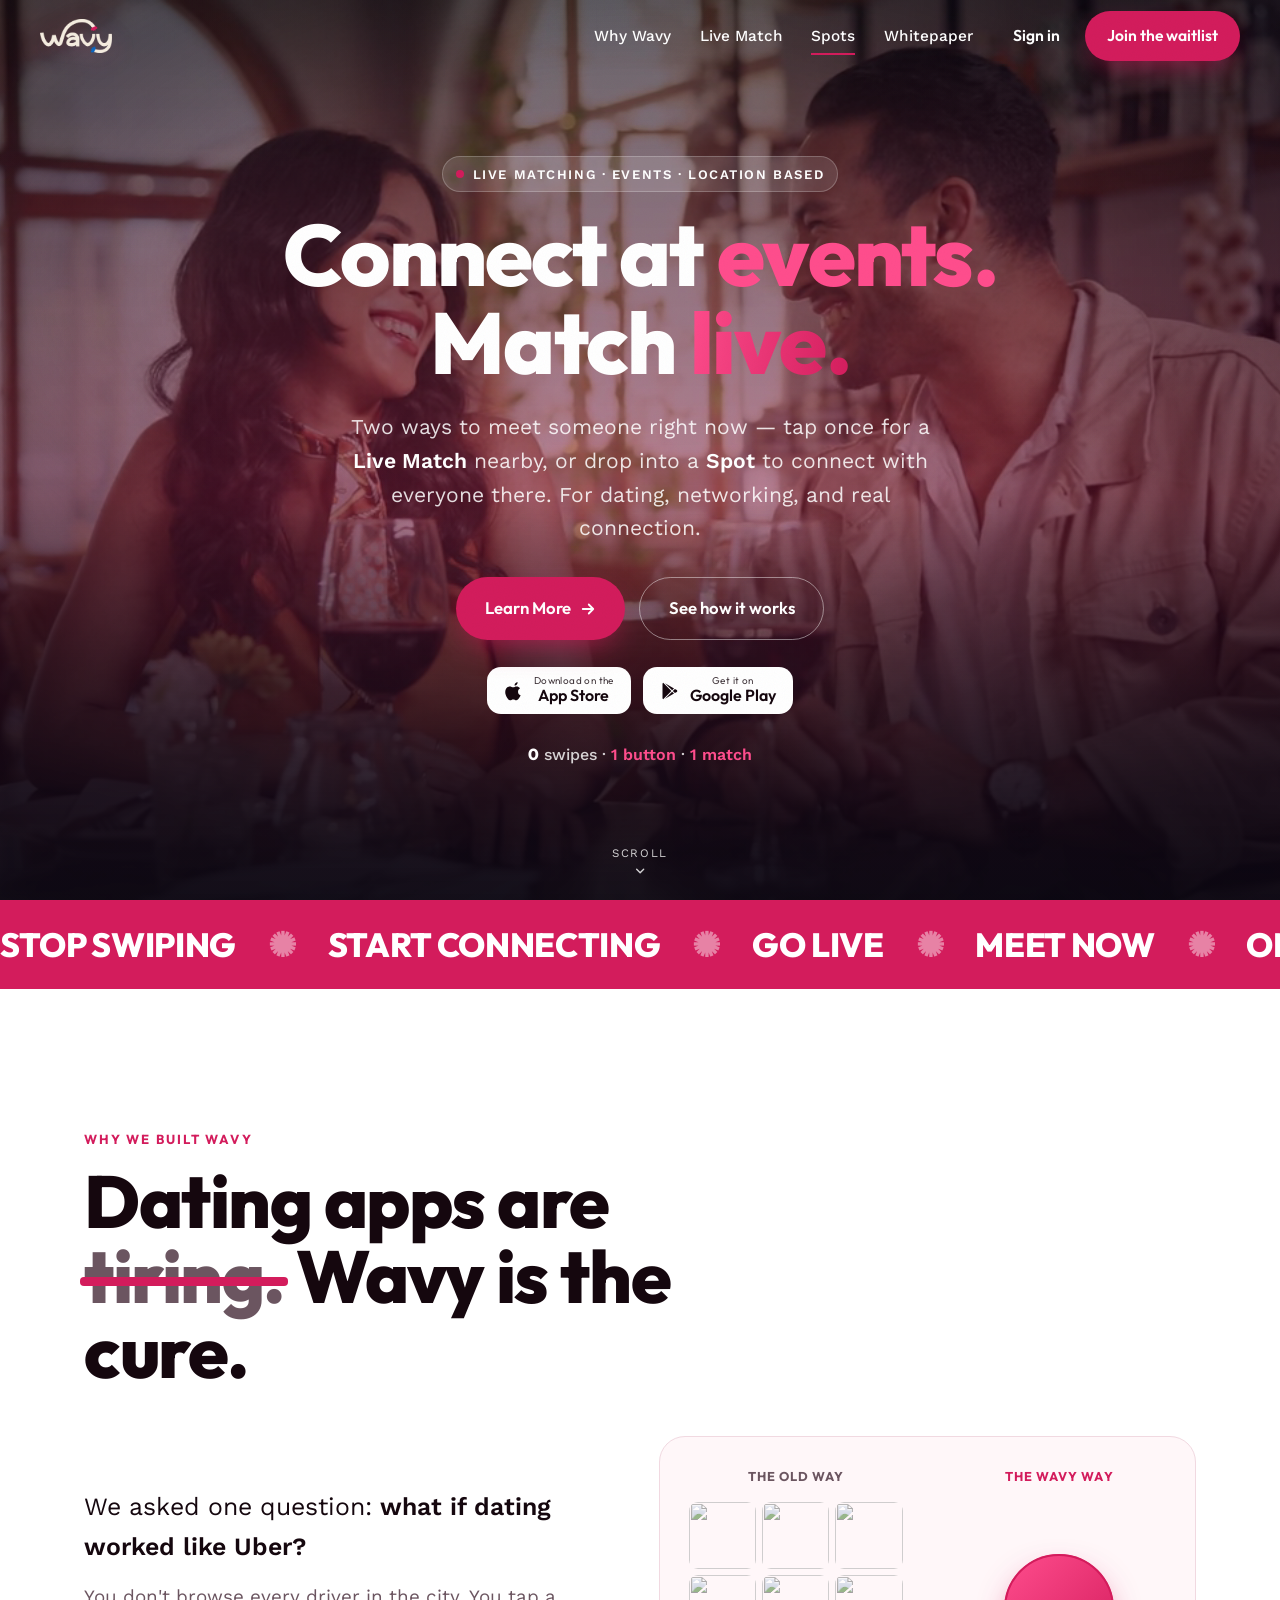
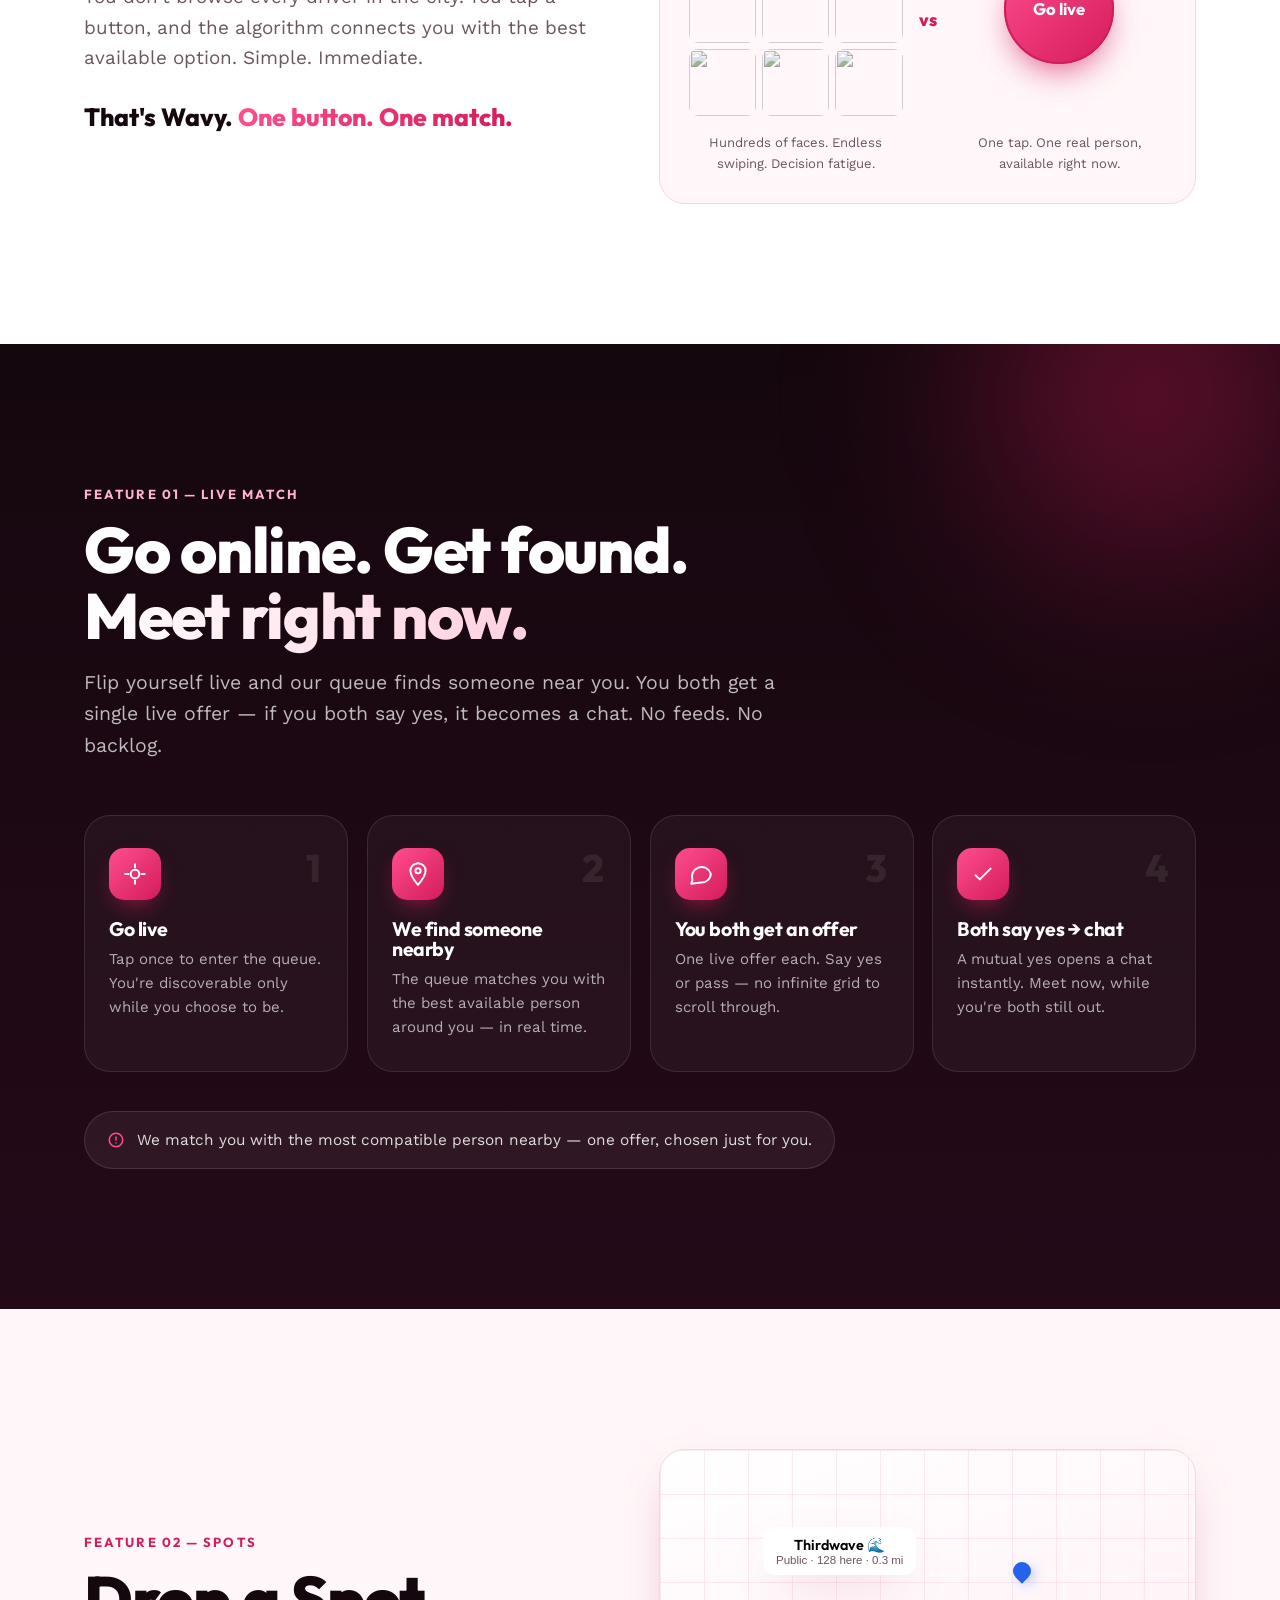
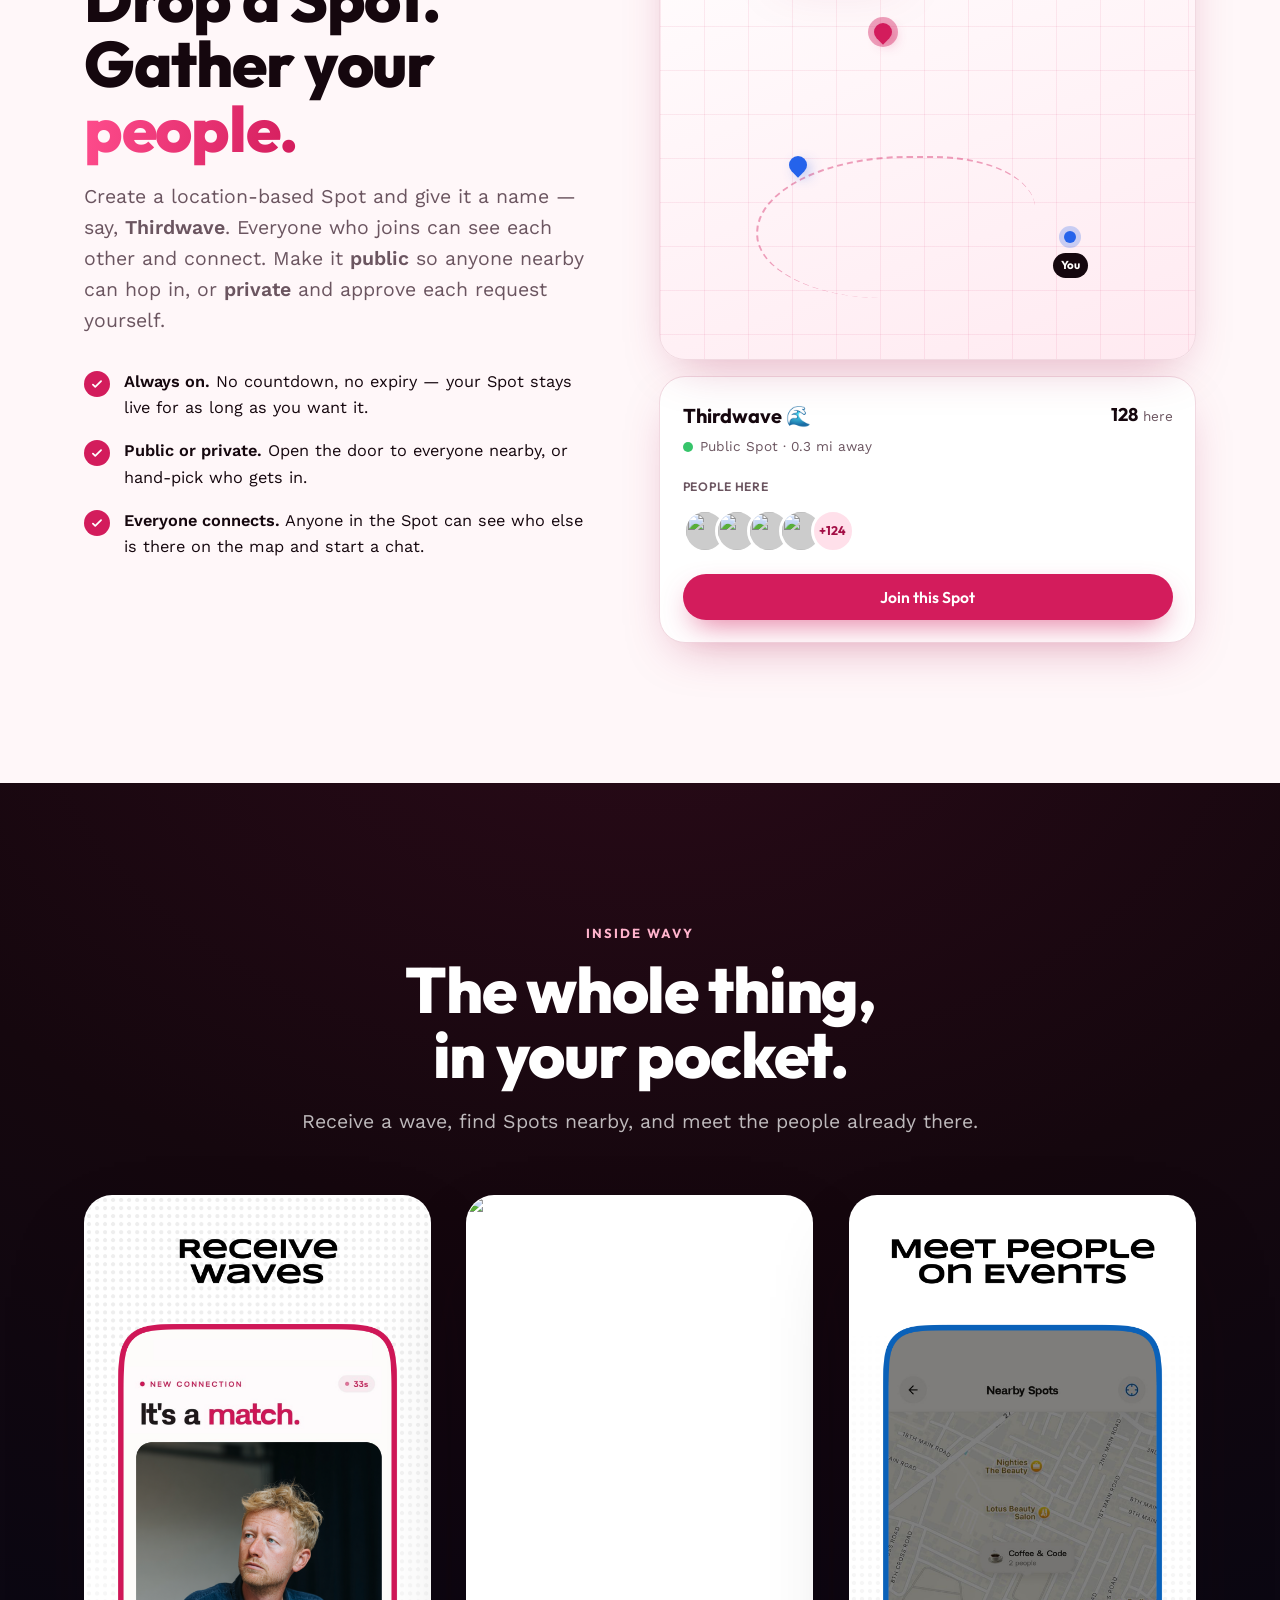
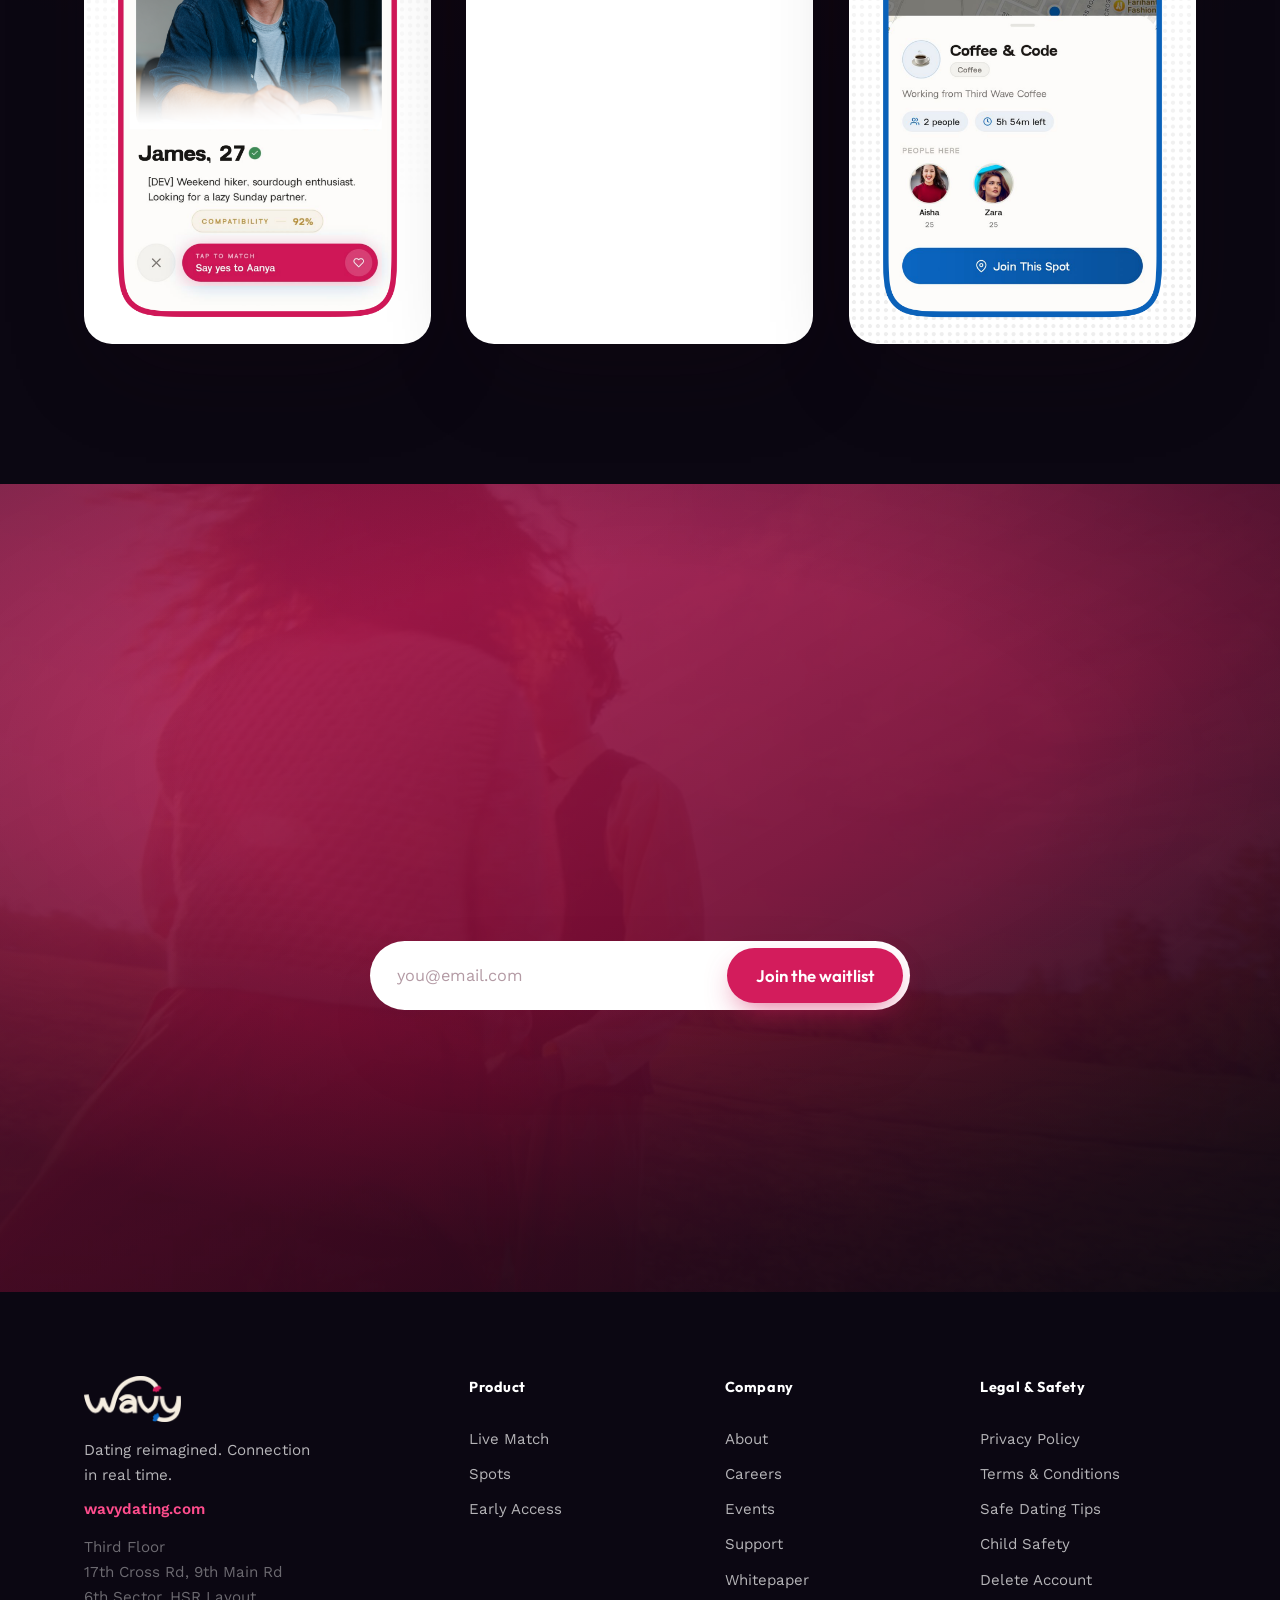
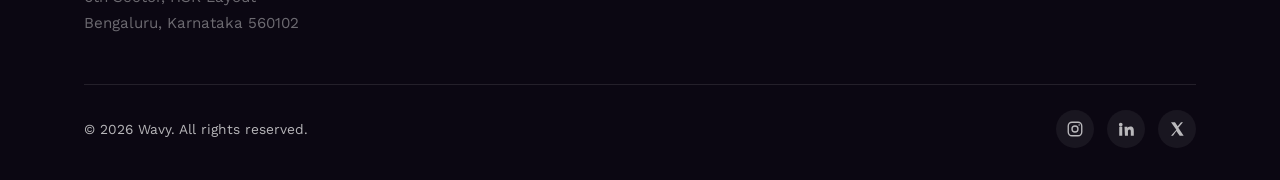
==== commit 740ab6cb: "feat: add office address and whitepaper link to footer Co-Authored-By: Claude Sonnet 4.6 <noreply@an" ====
--- a/index.html
+++ b/index.html
@@ -451,6 +451,7 @@
       </a>
       <p>Dating reimagined. Connection in real time.</p>
       <p class="foot__dot">wavydating.com</p>
+      <p class="foot__address">Third Floor<br>17th Cross Rd, 9th Main Rd<br>6th Sector, HSR Layout<br>Bengaluru, Karnataka 560102</p>
     </div>
 
     <nav class="foot__col" aria-label="Product">
@@ -465,6 +466,7 @@
       <a href="/career">Careers</a>
       <a href="/events">Events</a>
       <a href="/support">Support</a>
+      <a href="/whitepaper.html">Whitepaper</a>
     </nav>
     <nav class="foot__col" aria-label="Legal &amp; Safety">
       <p class="foot__h">Legal &amp; Safety</p>
--- a/styles.css
+++ b/styles.css
@@ -326,6 +326,7 @@
 .foot__brand .brand { color: #fff; margin-bottom: 1rem; }
 .foot__brand p { font-size: .95rem; max-width: 26ch; }
 .foot__dot { color: var(--rose-bright); font-weight: 600; margin-top: .6rem; }
+.foot__address { font-size: .82rem; color: rgba(255,255,255,.4); margin-top: .9rem; line-height: 1.65; max-width: 28ch; }
 .foot__h { font-family: "Outfit"; font-weight: 700; color: #fff; font-size: .9rem; letter-spacing: .04em; margin-bottom: 1rem; }
 .foot__col { display: flex; flex-direction: column; gap: .7rem; }
 .foot__col a { font-size: .94rem; transition: color .2s; }
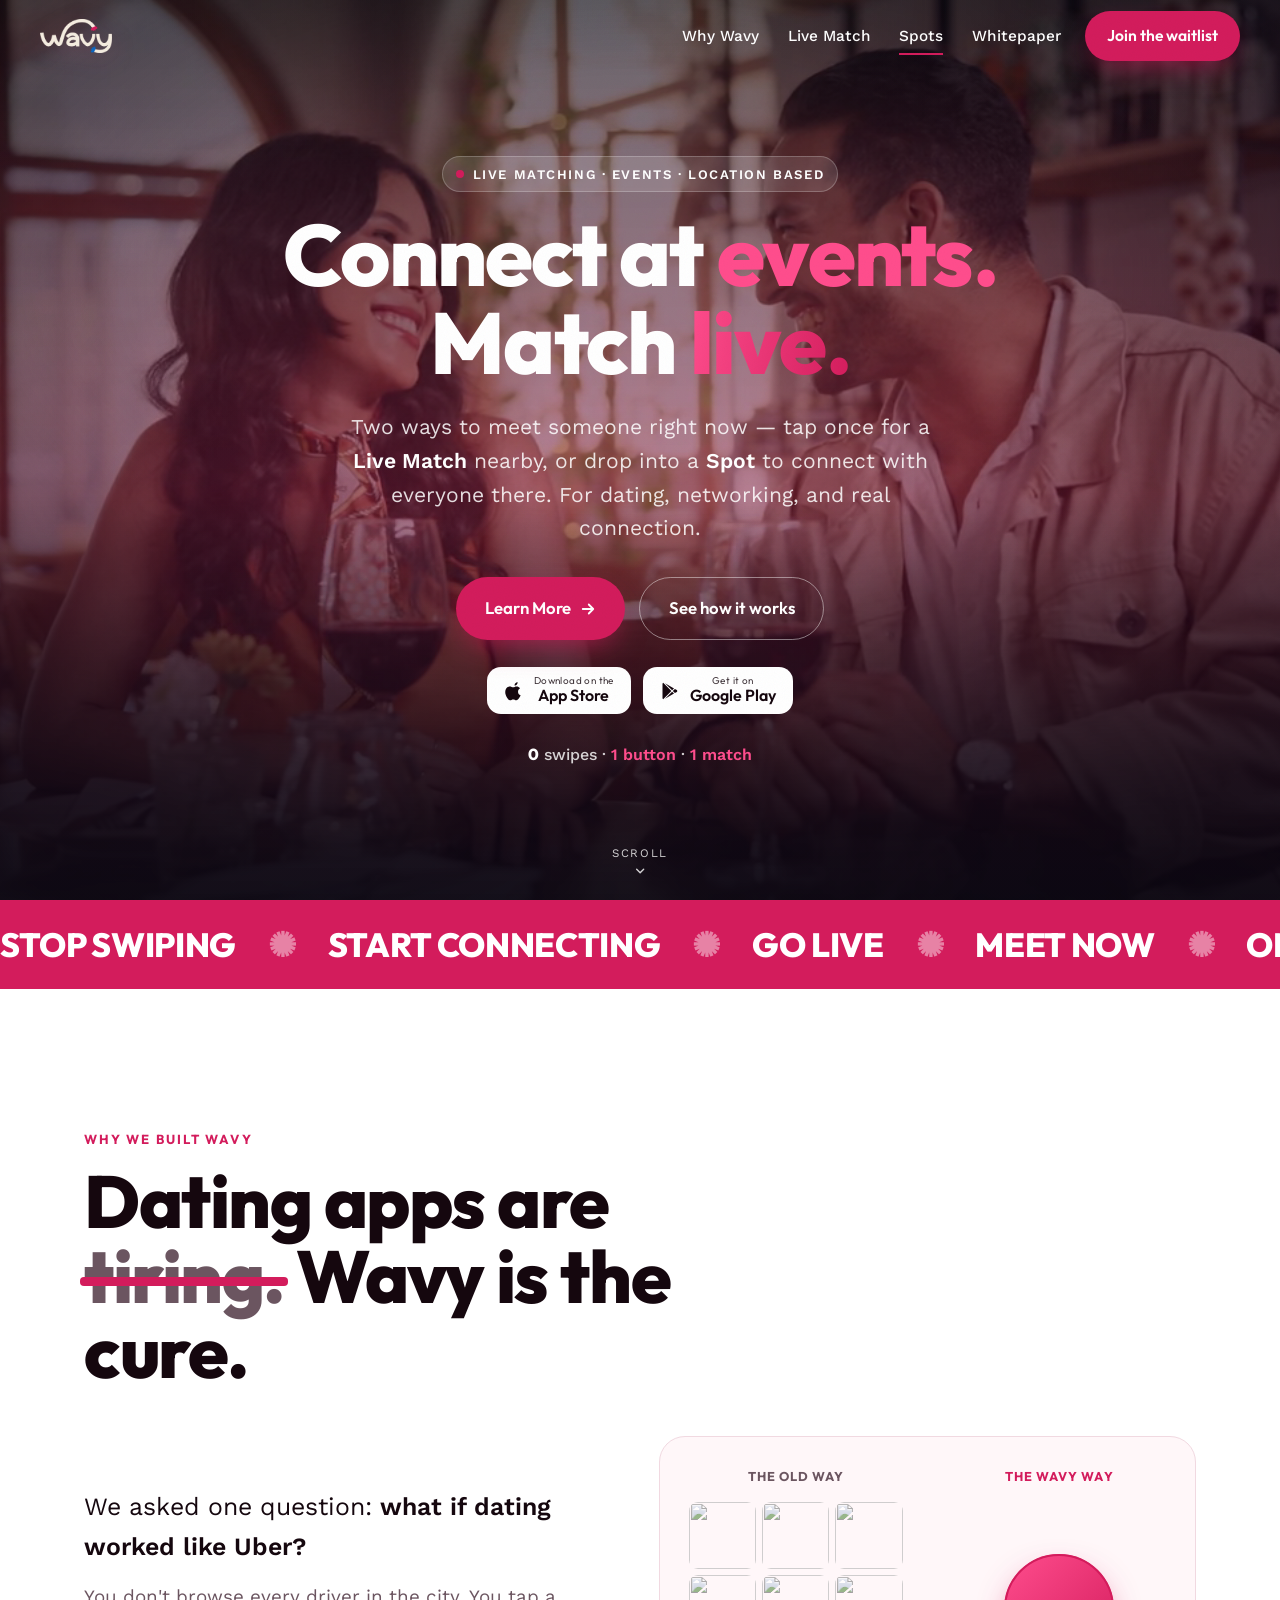
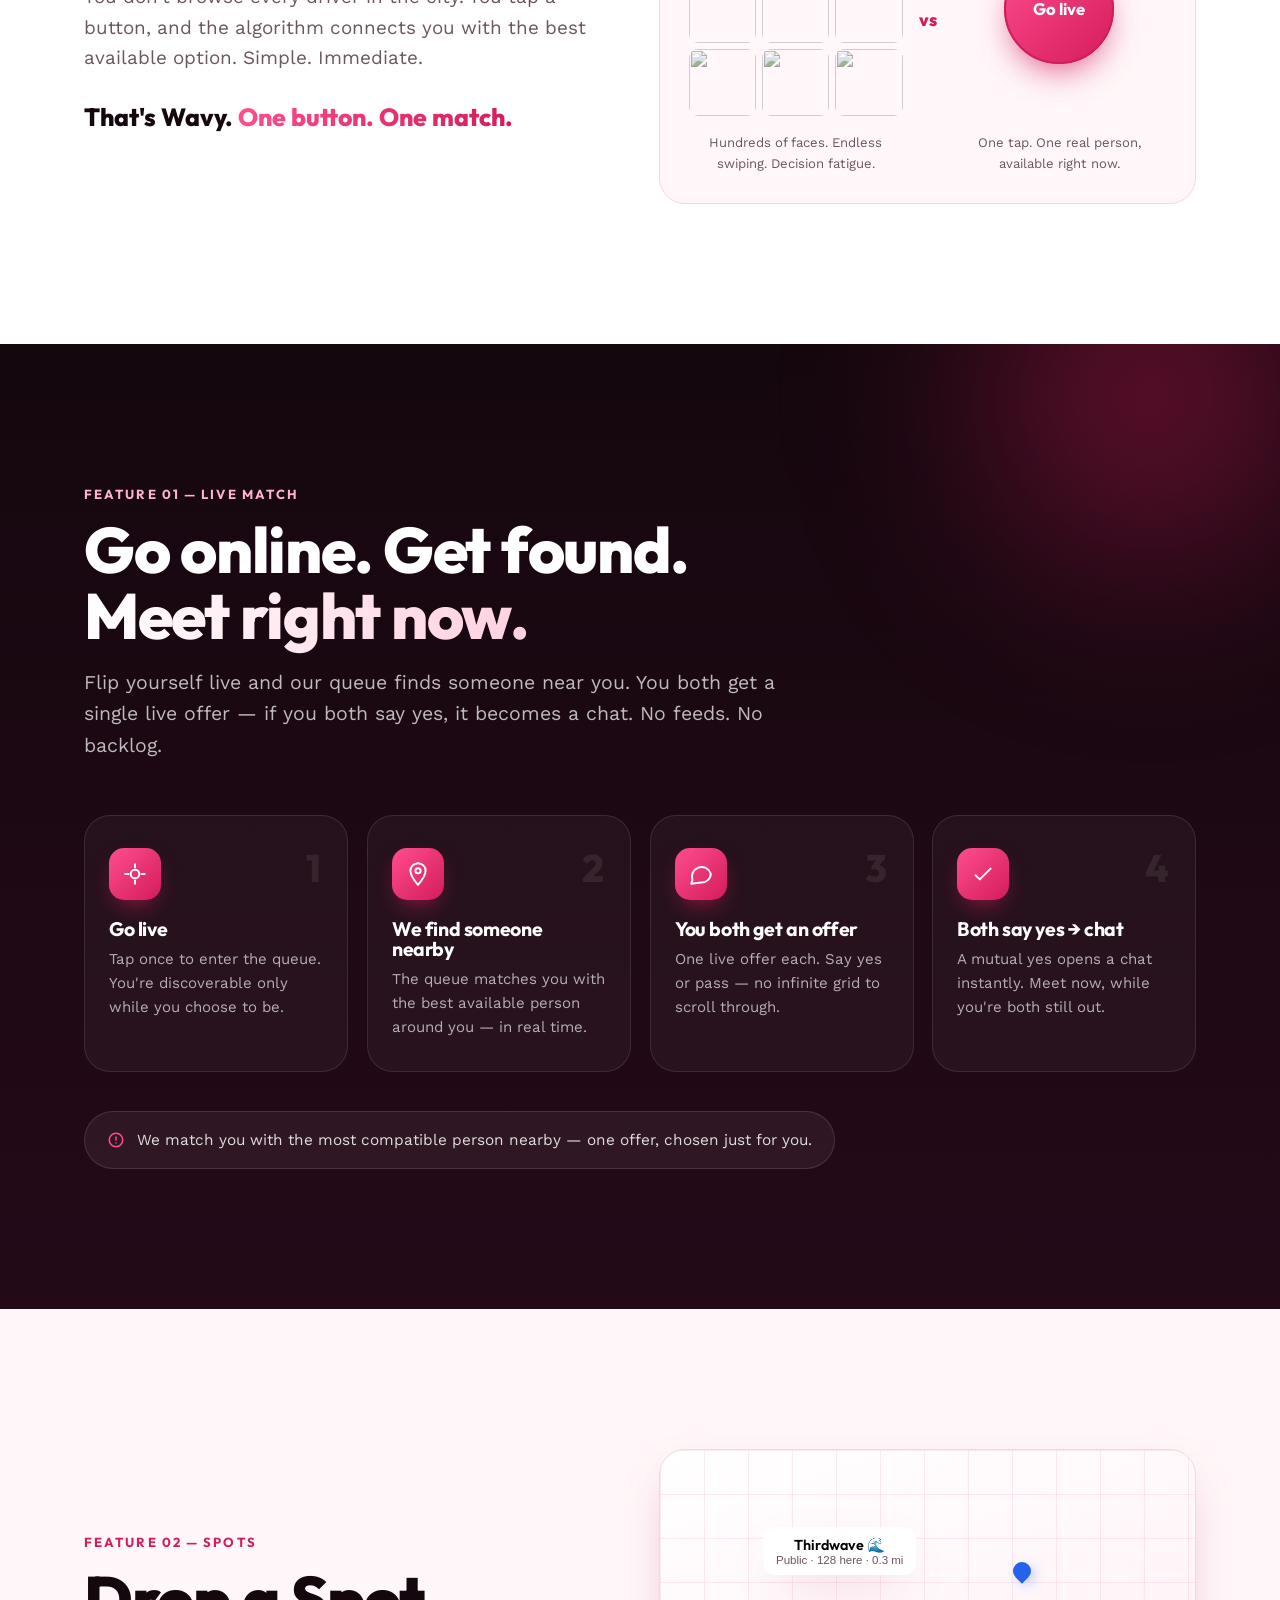
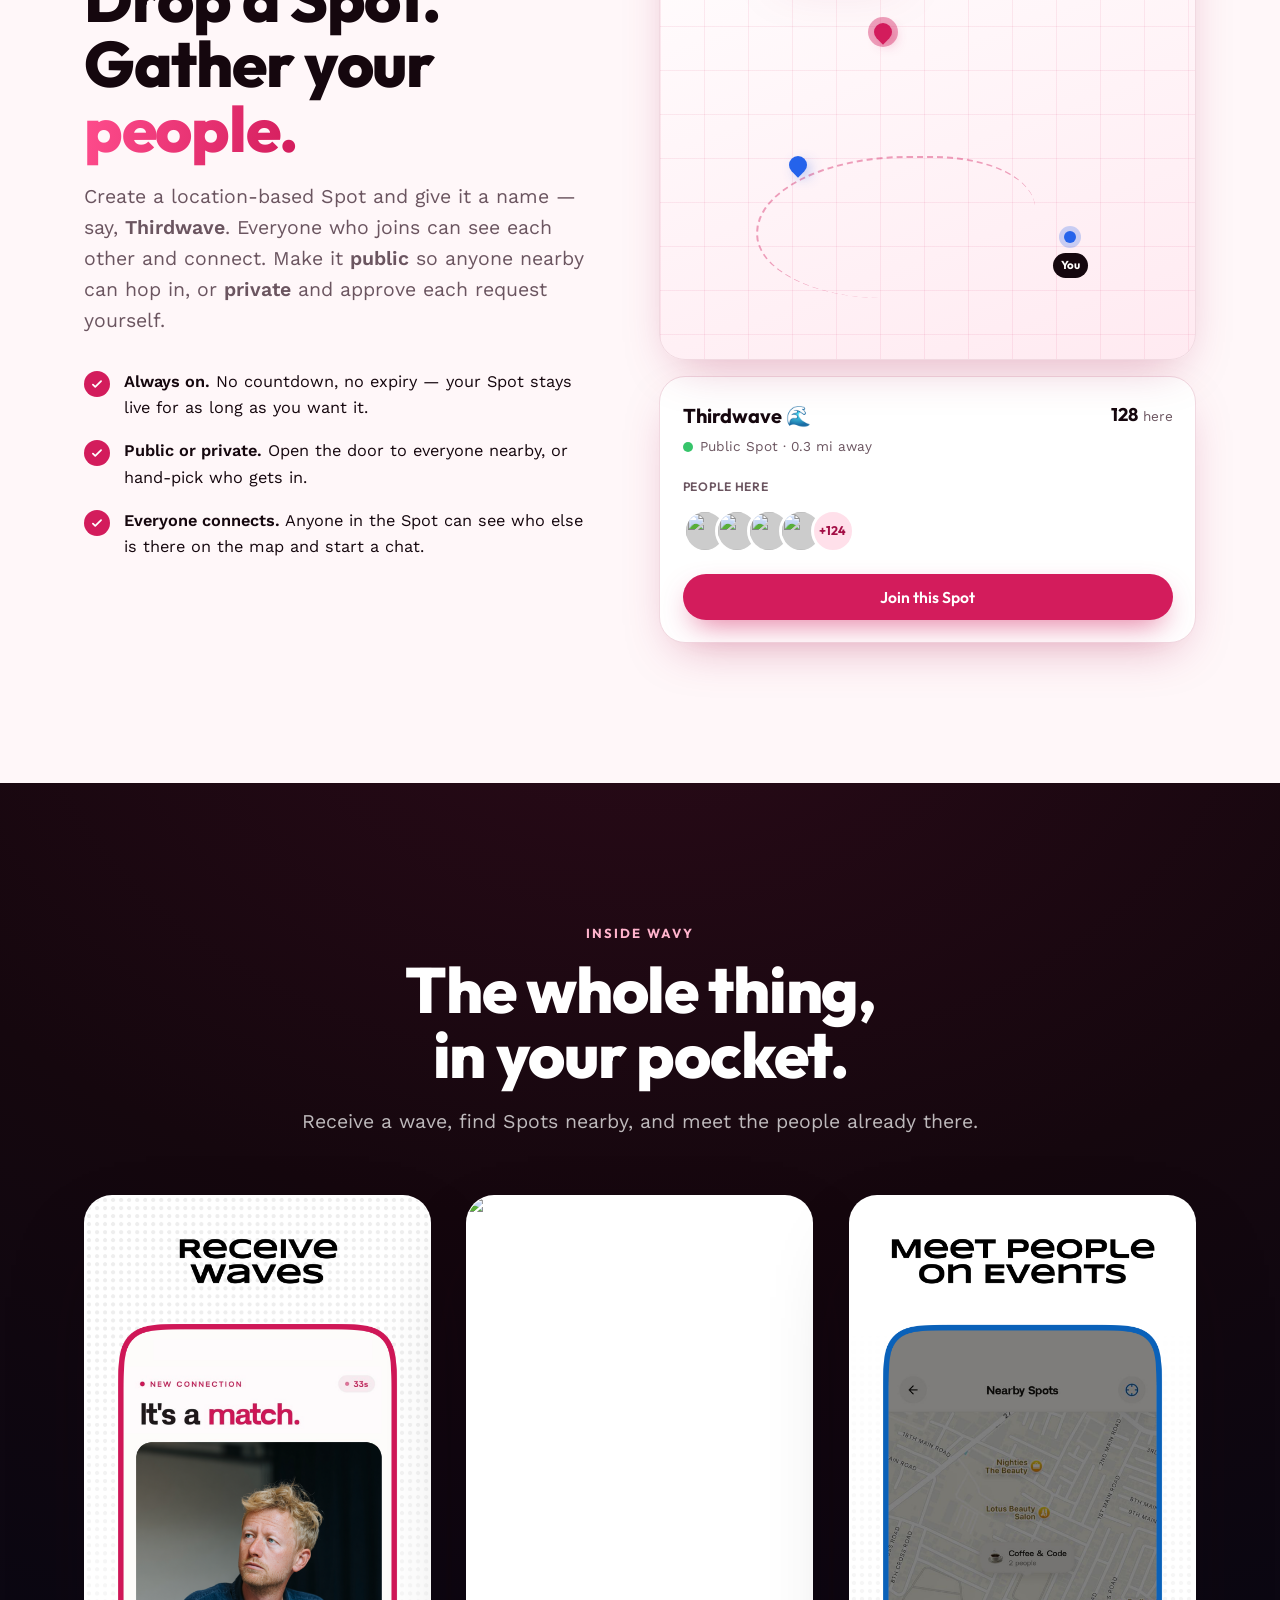
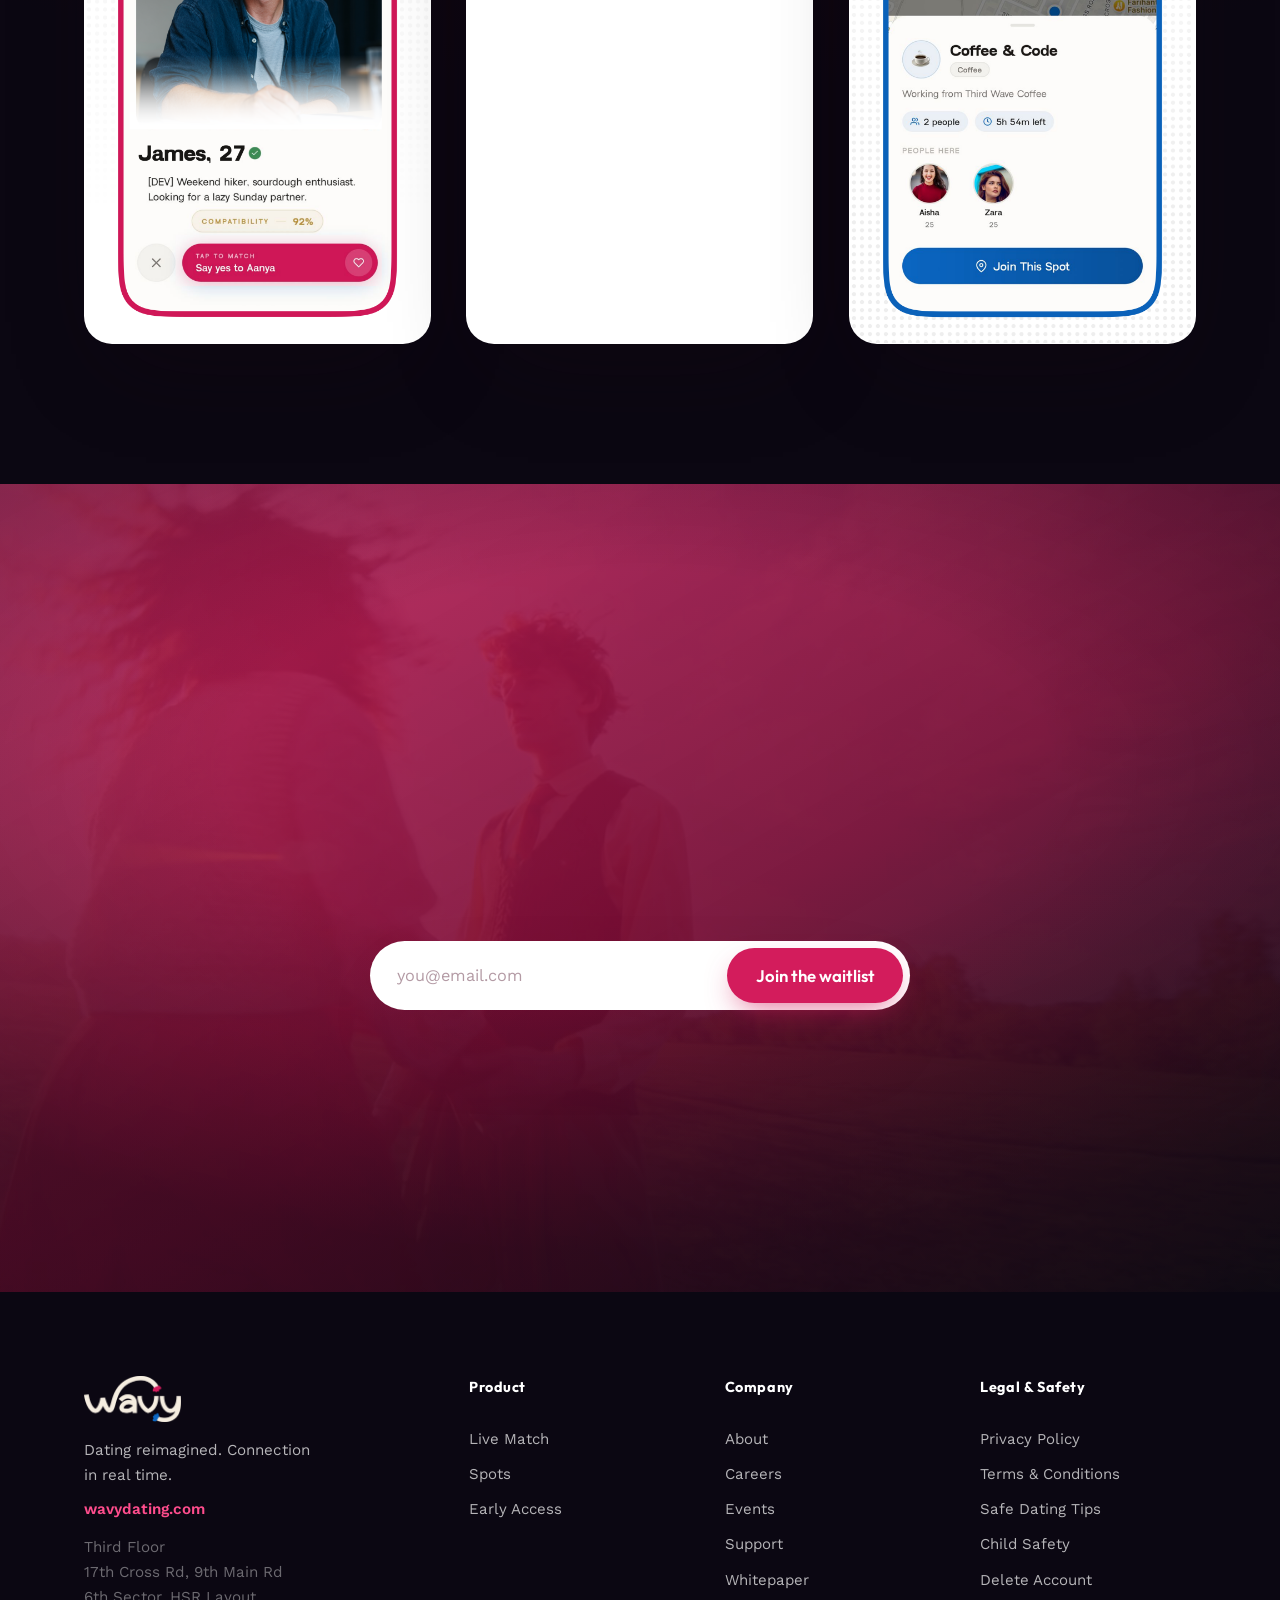
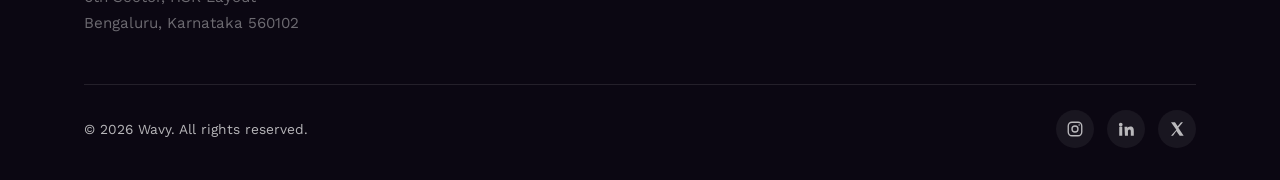
==== commit 11274633: "fix: remove redundant Sign in button from nav Co-Authored-By: Claude Sonnet 4.6 <noreply@anthropic.c" ====
--- a/index.html
+++ b/index.html
@@ -115,7 +115,6 @@
     </nav>
 
     <div class="nav__cta">
-      <a href="#waitlist" class="btn btn--ghost">Sign in</a>
       <a href="#waitlist" class="btn btn--primary">Join the waitlist</a>
     </div>
 
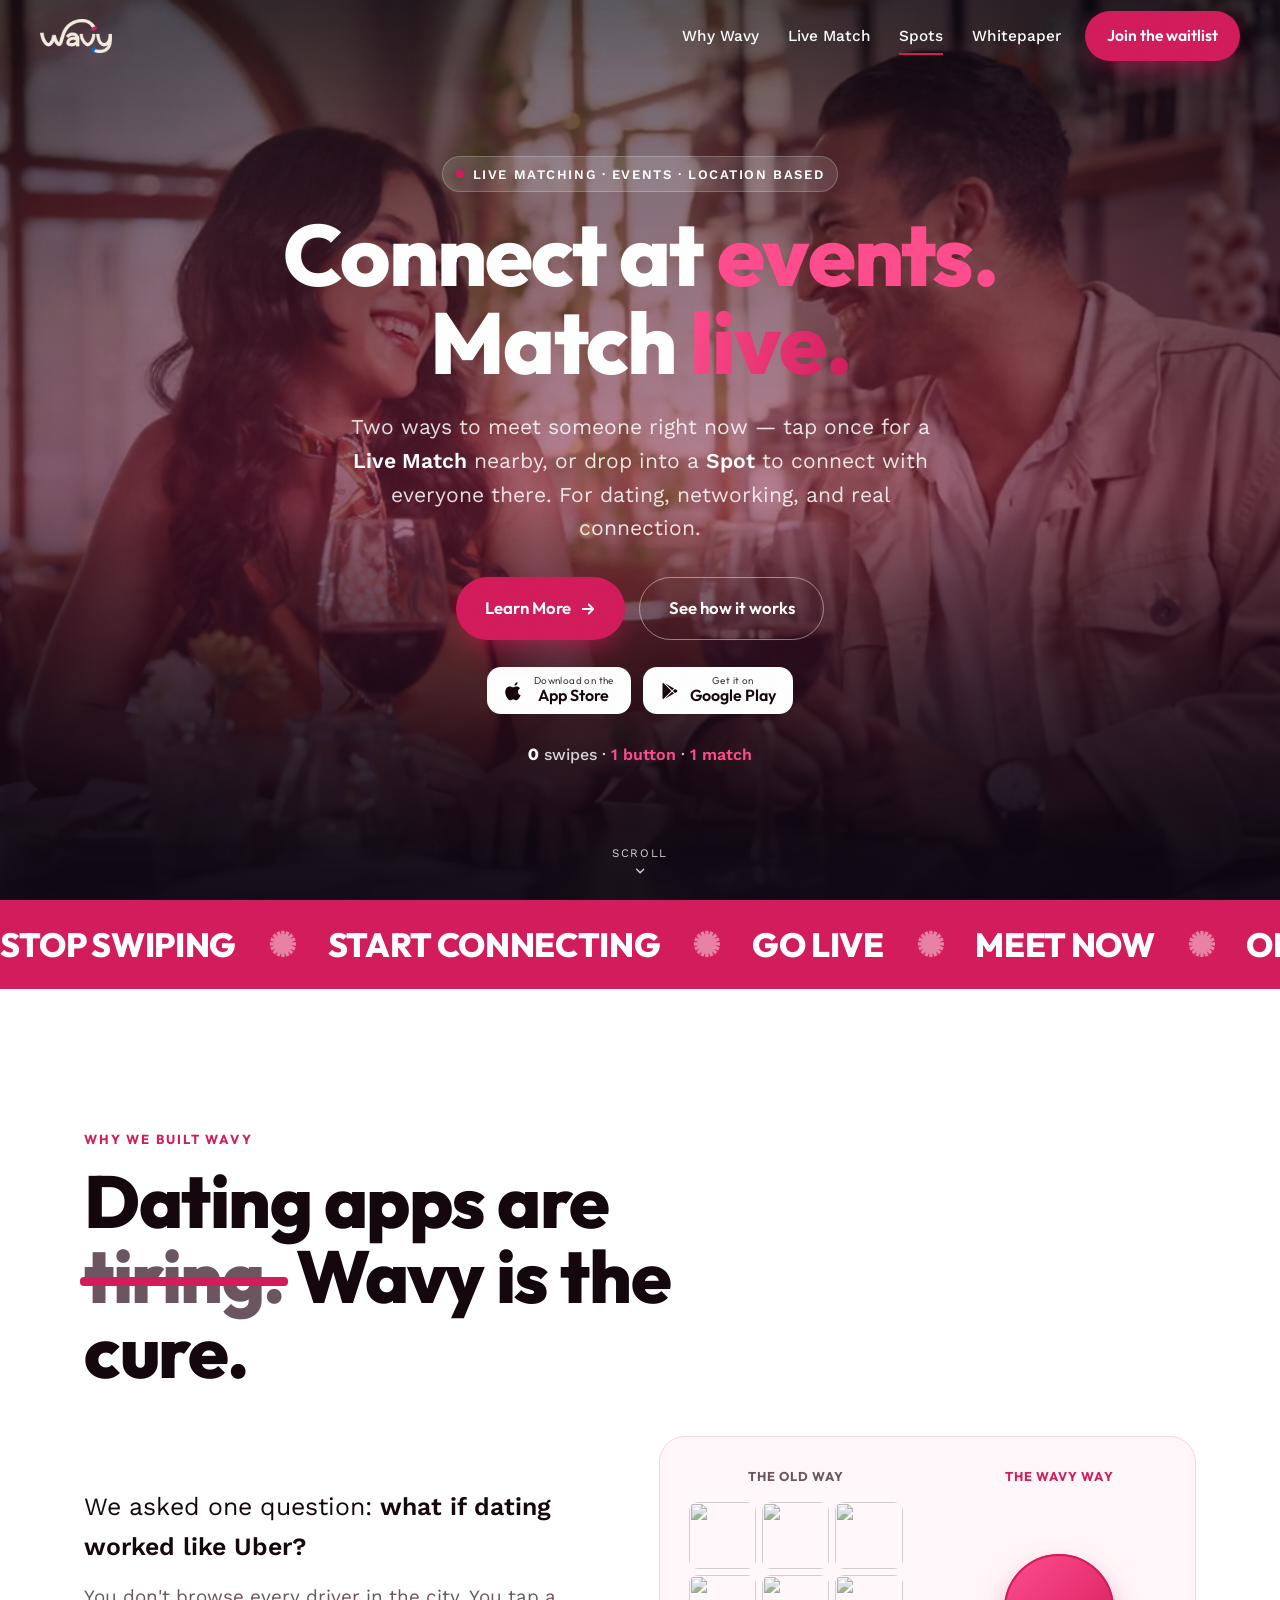
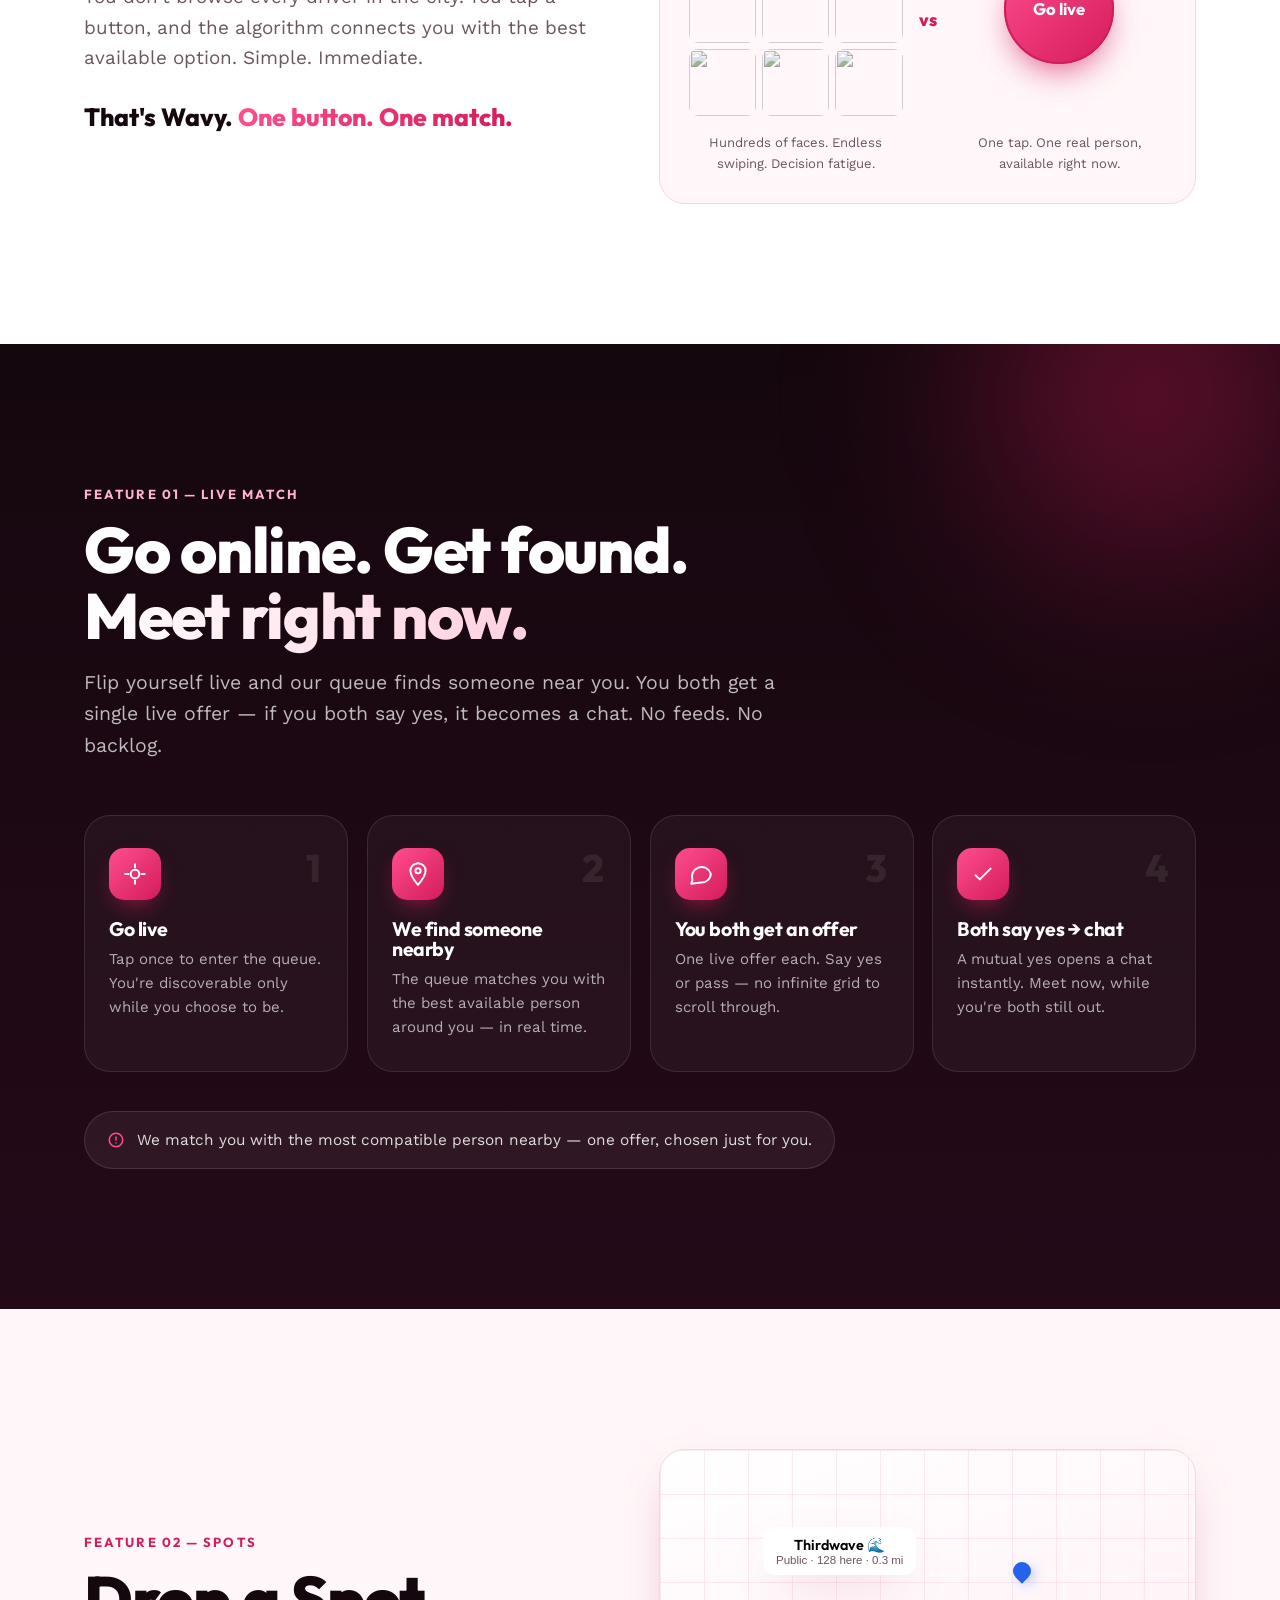
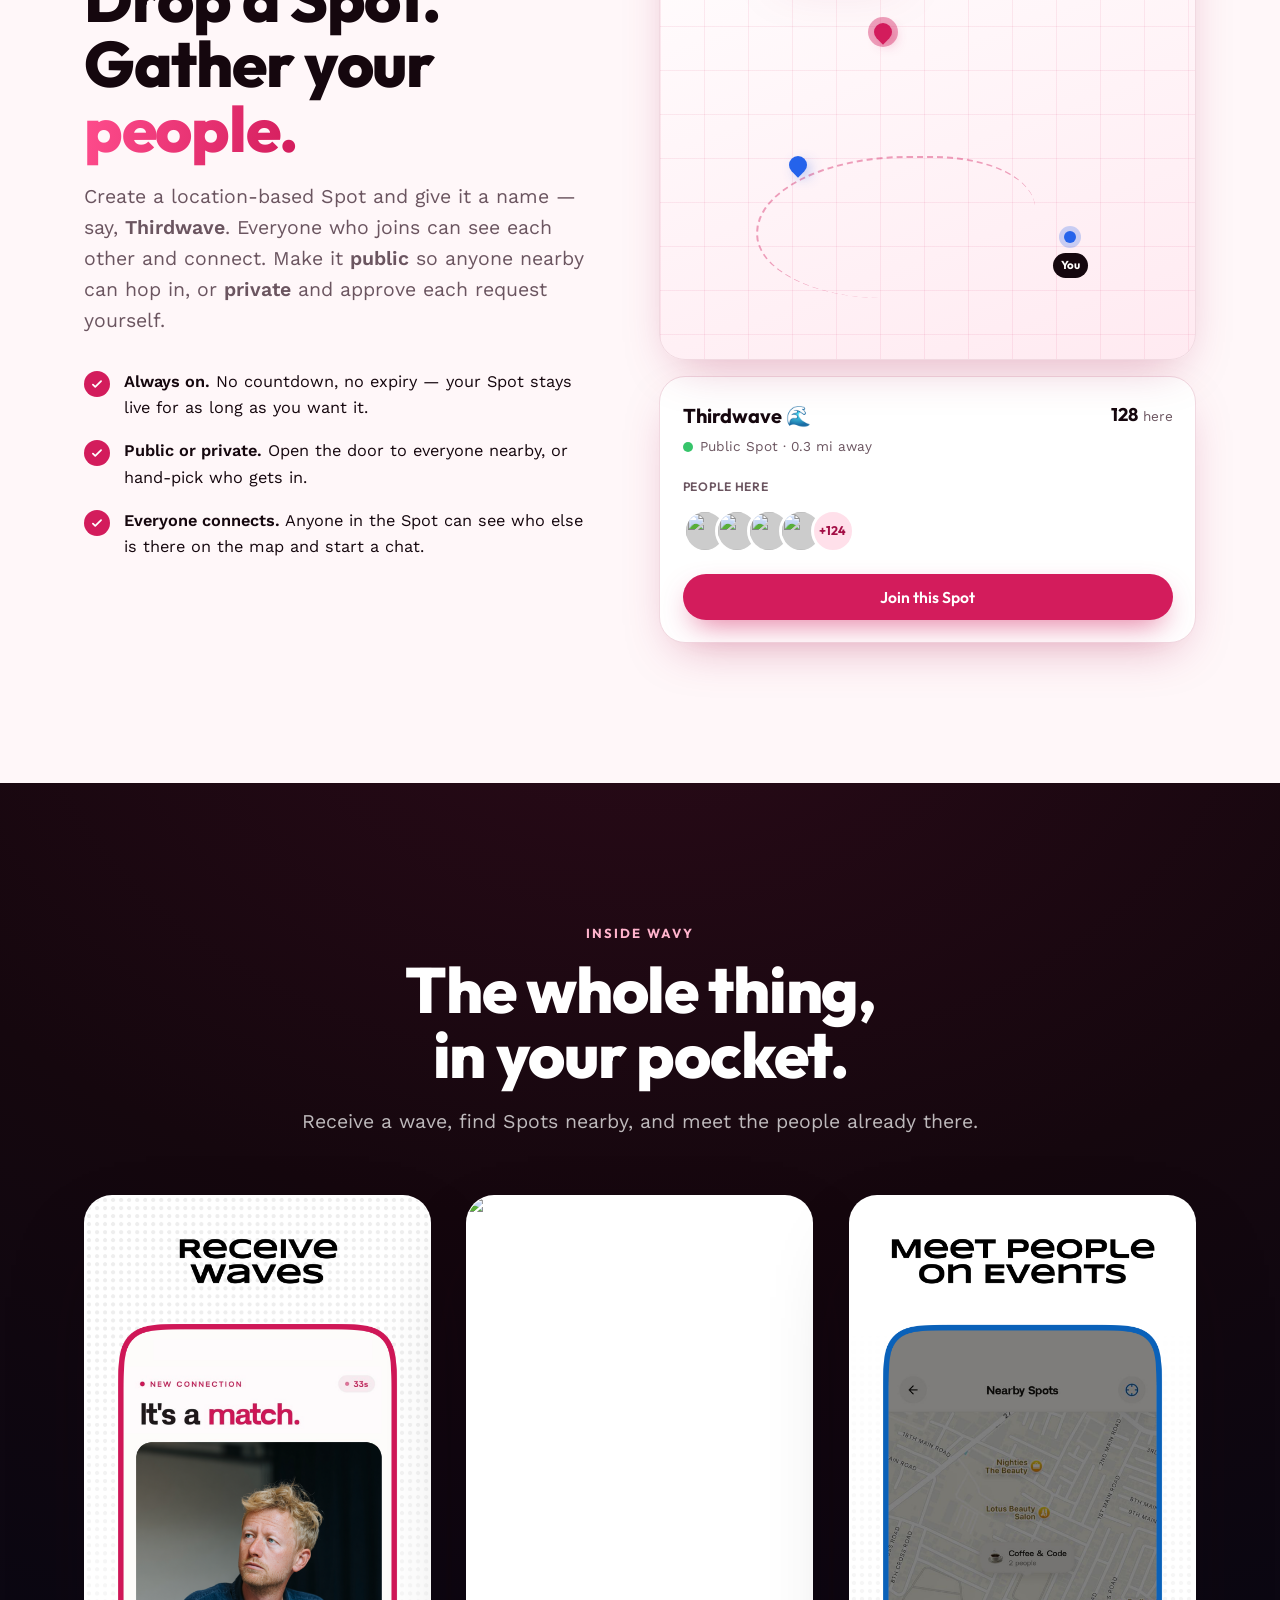
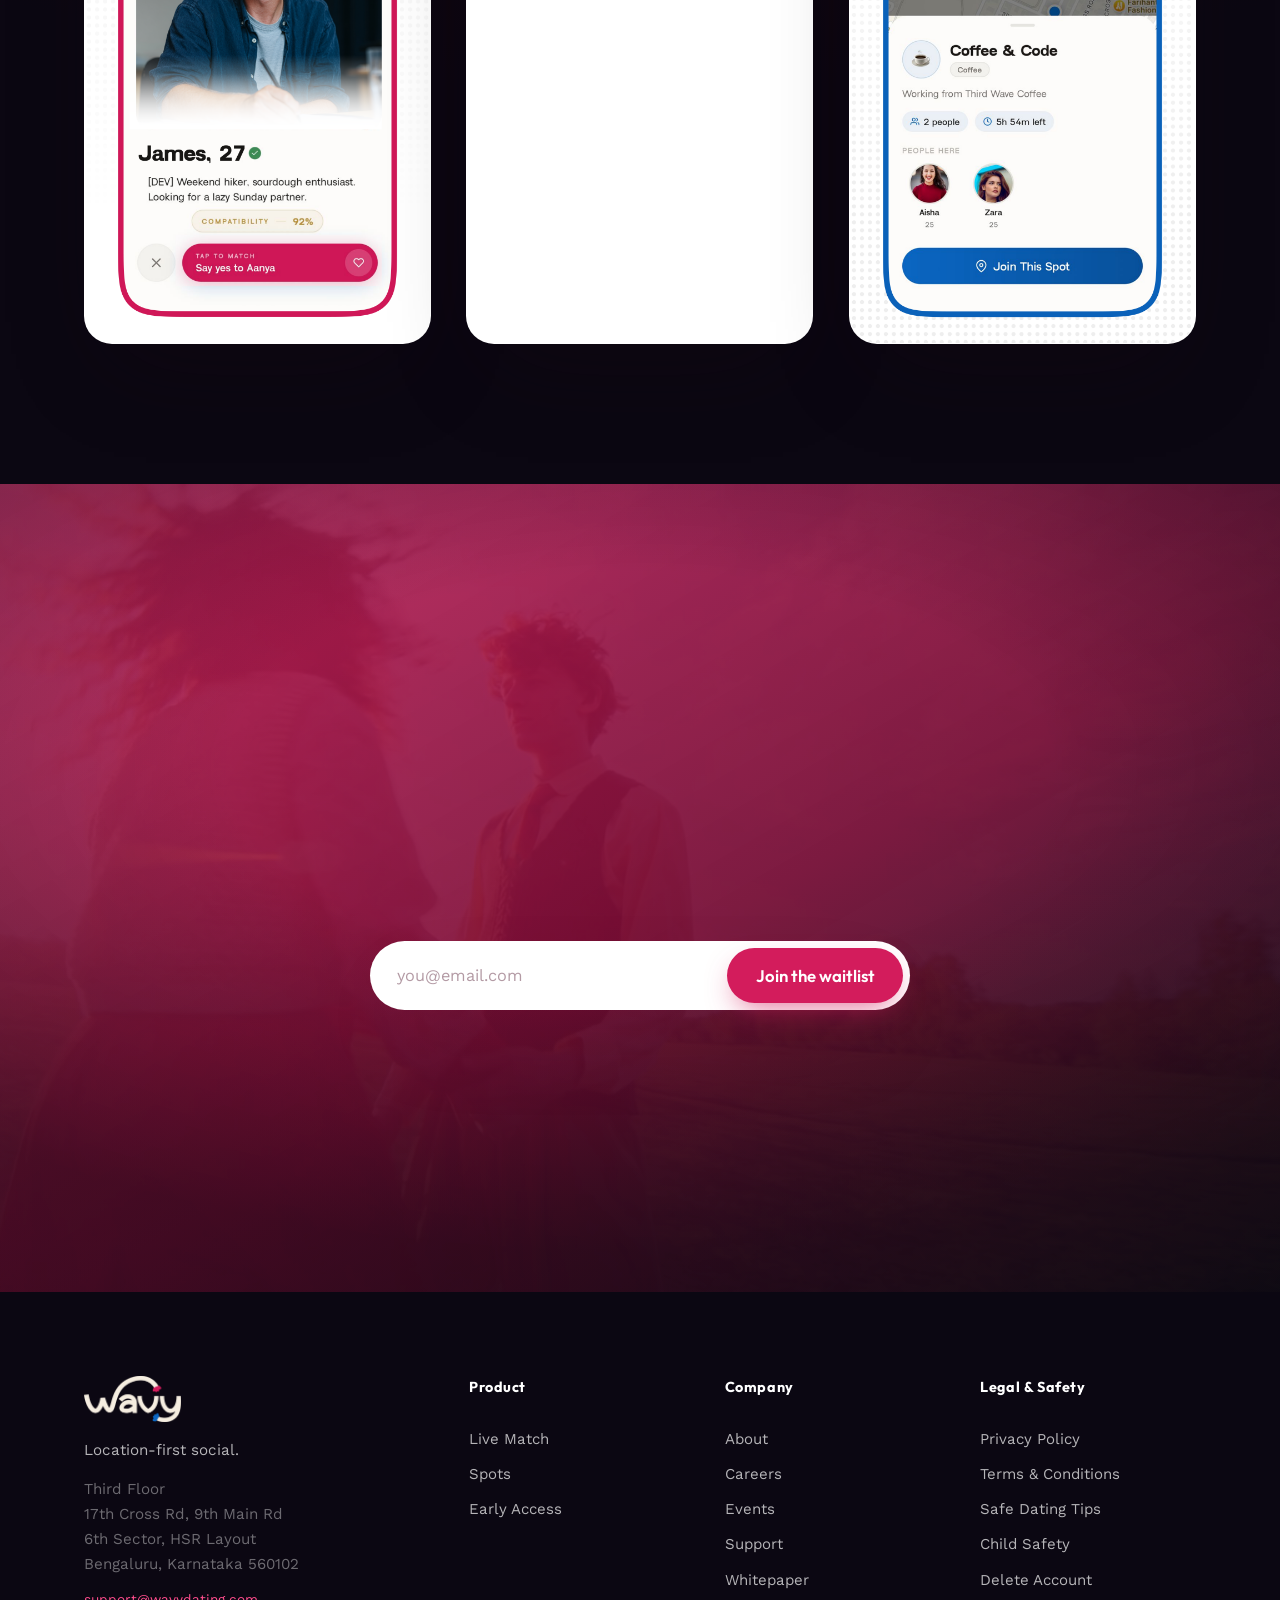
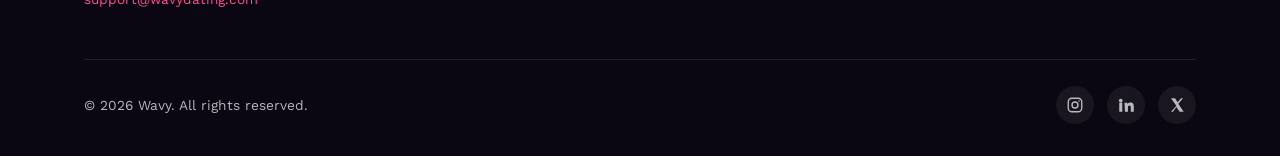
==== commit 1563de30: "feat: update footer content and add support email" ====
--- a/index.html
+++ b/index.html
@@ -448,9 +448,9 @@
       <a href="#top" class="brand">
         <img src="assets/White.png" alt="Wavy" class="brand__logo brand__logo--foot" width="128" height="60" />
       </a>
-      <p>Dating reimagined. Connection in real time.</p>
-      <p class="foot__dot">wavydating.com</p>
+      <p>Location-first social.</p>
       <p class="foot__address">Third Floor<br>17th Cross Rd, 9th Main Rd<br>6th Sector, HSR Layout<br>Bengaluru, Karnataka 560102</p>
+      <a href="mailto:support@wavydating.com" class="foot__email">support@wavydating.com</a>
     </div>
 
     <nav class="foot__col" aria-label="Product">
--- a/styles.css
+++ b/styles.css
@@ -327,6 +327,8 @@
 .foot__brand p { font-size: .95rem; max-width: 26ch; }
 .foot__dot { color: var(--rose-bright); font-weight: 600; margin-top: .6rem; }
 .foot__address { font-size: .82rem; color: rgba(255,255,255,.4); margin-top: .9rem; line-height: 1.65; max-width: 28ch; }
+.foot__email { display: inline-block; font-size: .85rem; color: var(--rose-bright); margin-top: .7rem; transition: opacity .2s; }
+.foot__email:hover { opacity: .75; }
 .foot__h { font-family: "Outfit"; font-weight: 700; color: #fff; font-size: .9rem; letter-spacing: .04em; margin-bottom: 1rem; }
 .foot__col { display: flex; flex-direction: column; gap: .7rem; }
 .foot__col a { font-size: .94rem; transition: color .2s; }
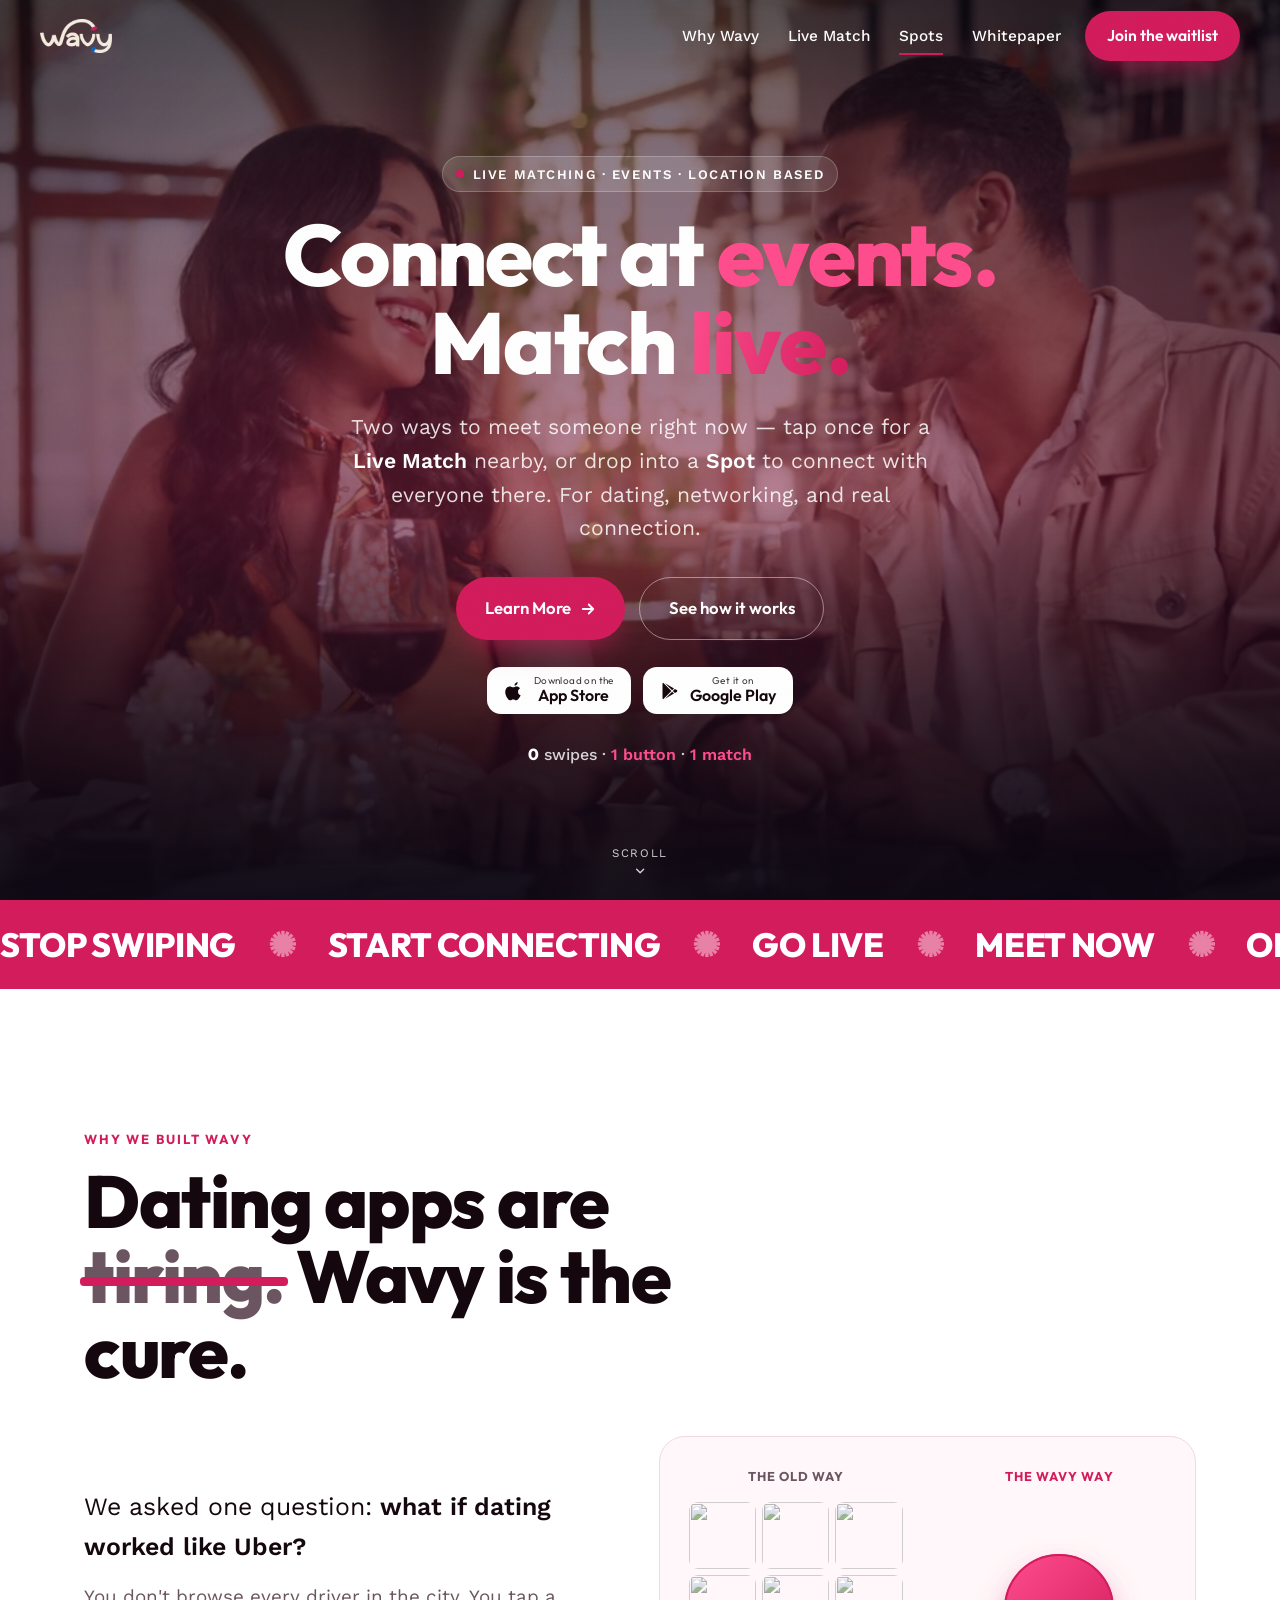
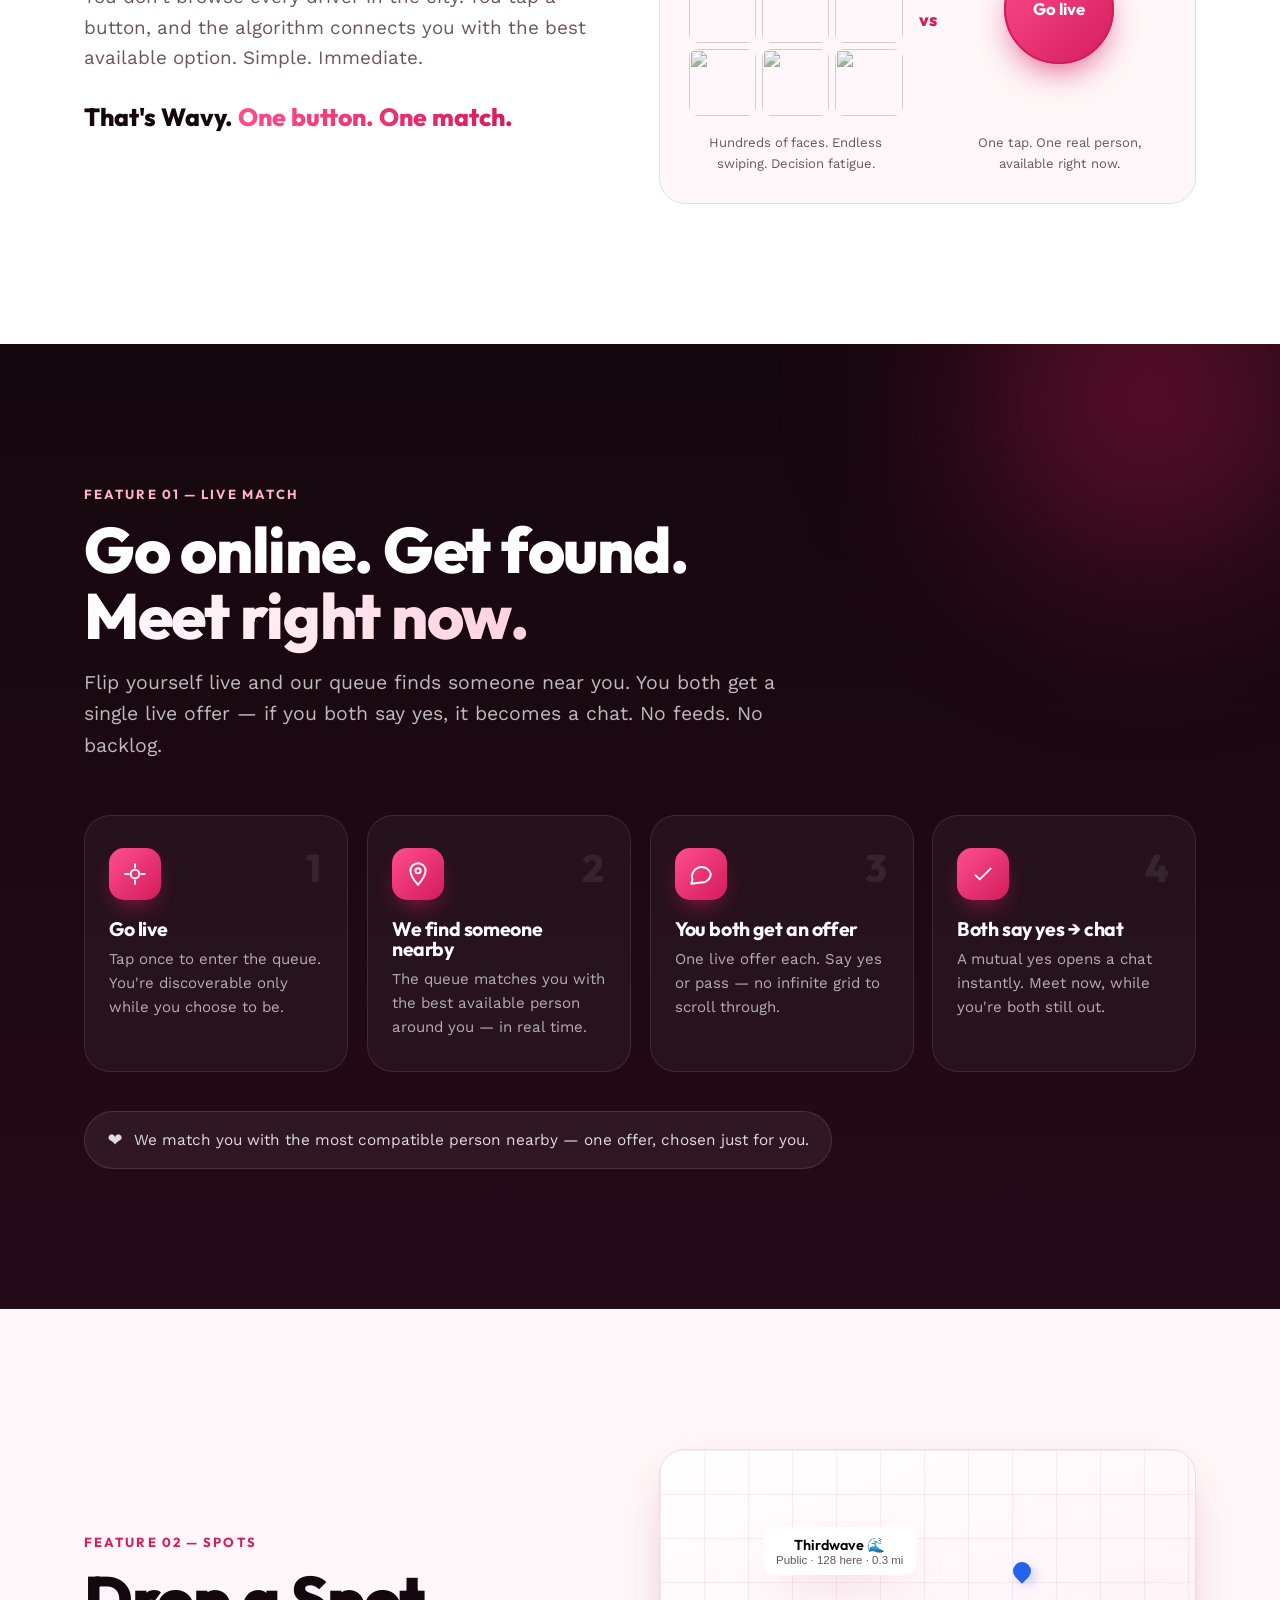
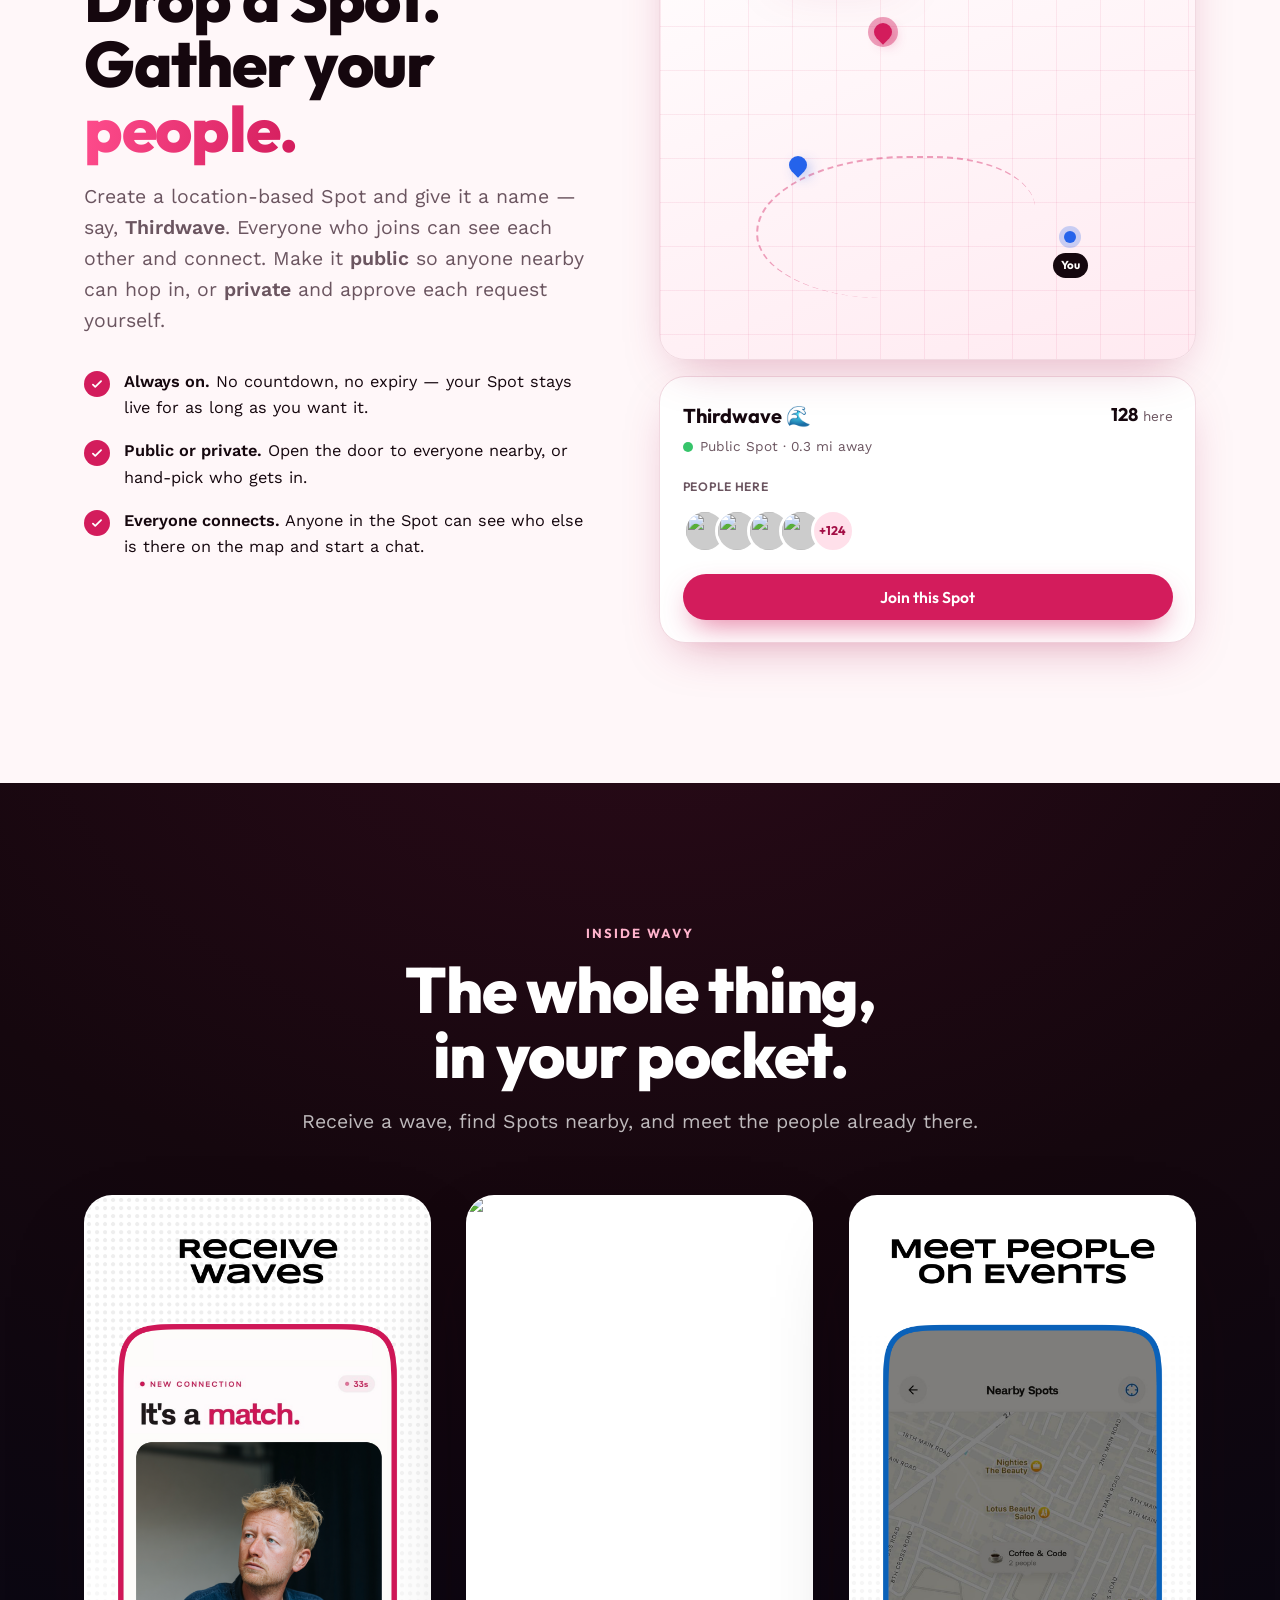
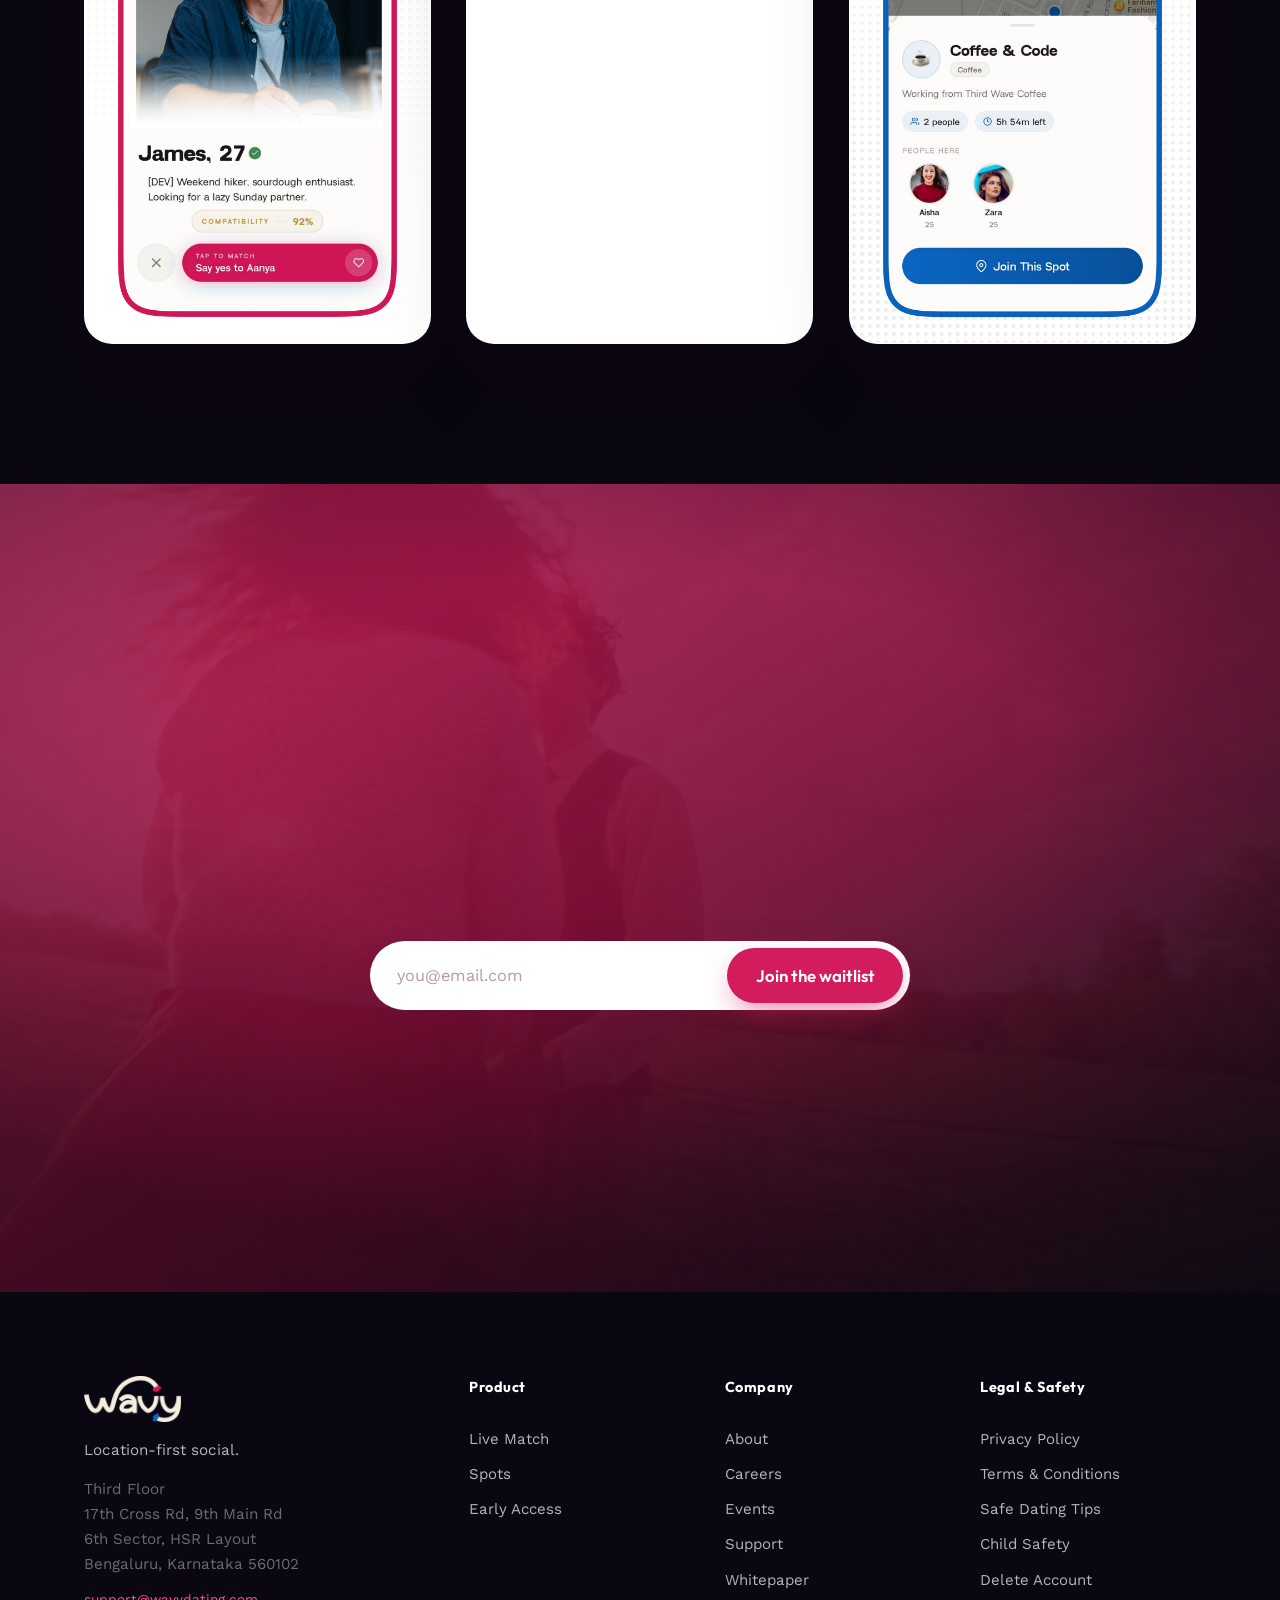
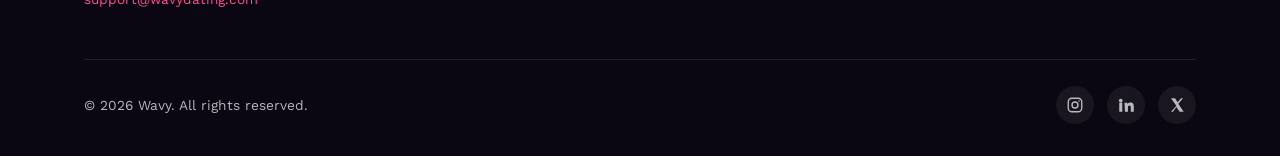
==== commit 076b400b: "fix: replace info icon with heart emoji on live match note" ====
--- a/index.html
+++ b/index.html
@@ -307,7 +307,7 @@
       </div>
 
       <div class="live__note reveal">
-        <svg width="18" height="18" viewBox="0 0 24 24" fill="none" stroke="currentColor" stroke-width="2" stroke-linecap="round"><circle cx="12" cy="12" r="9"/><path d="M12 8v4M12 16h.01"/></svg>
+        <span style="font-size:18px;line-height:1">❤️</span>
         We match you with the most compatible person nearby — one offer, chosen just for you.
       </div>
     </div>
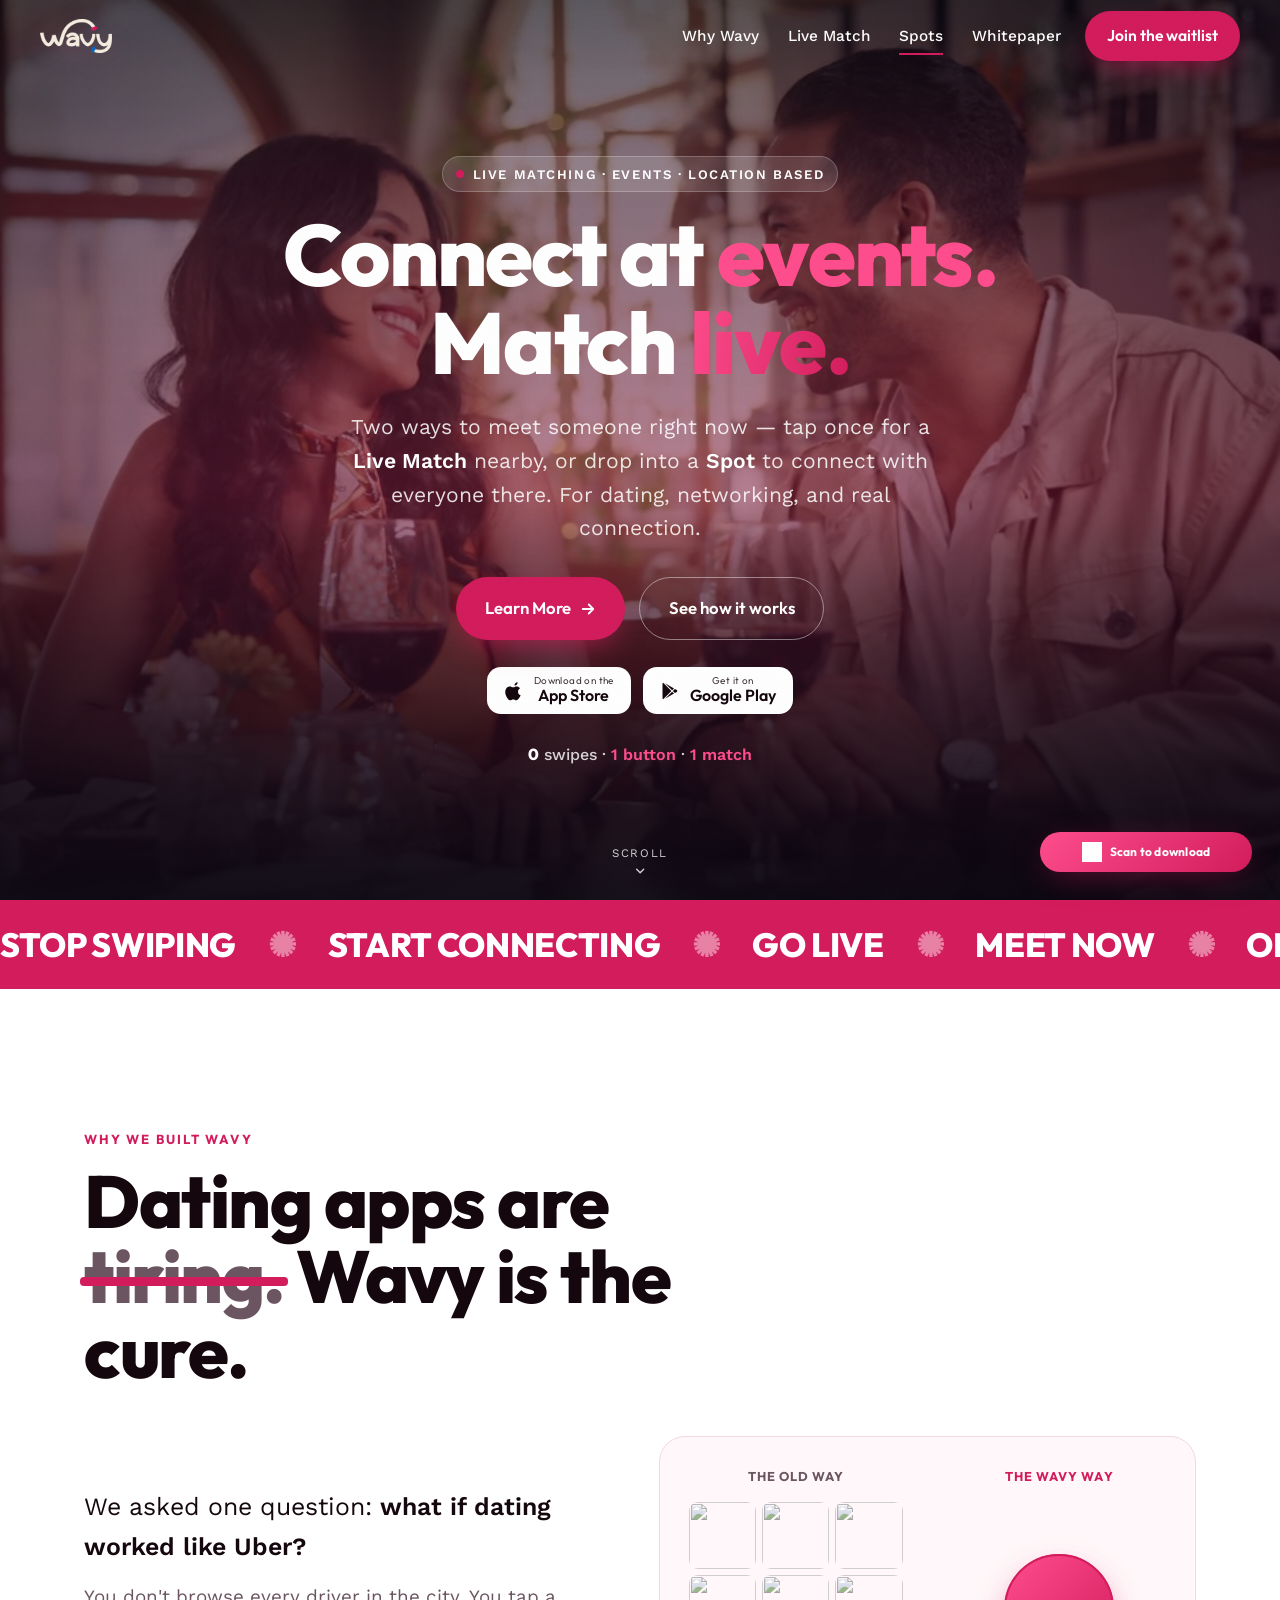
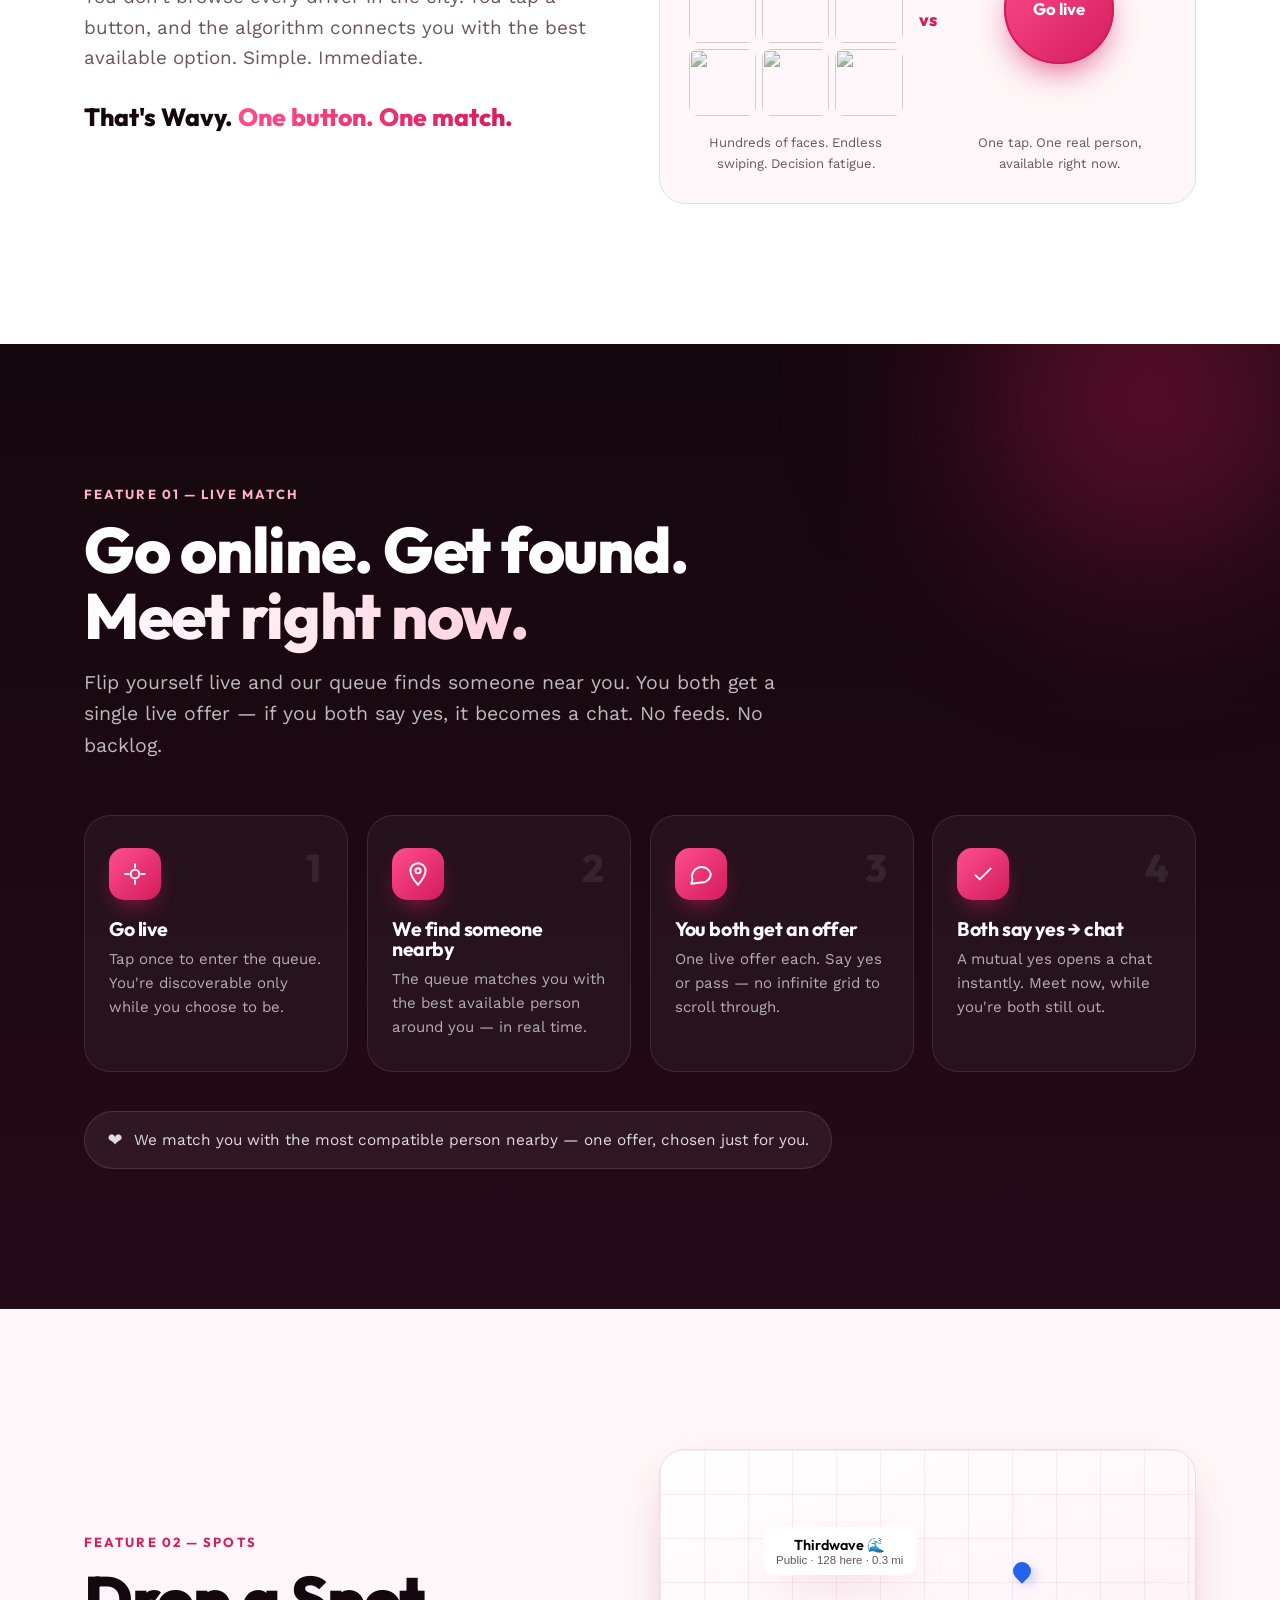
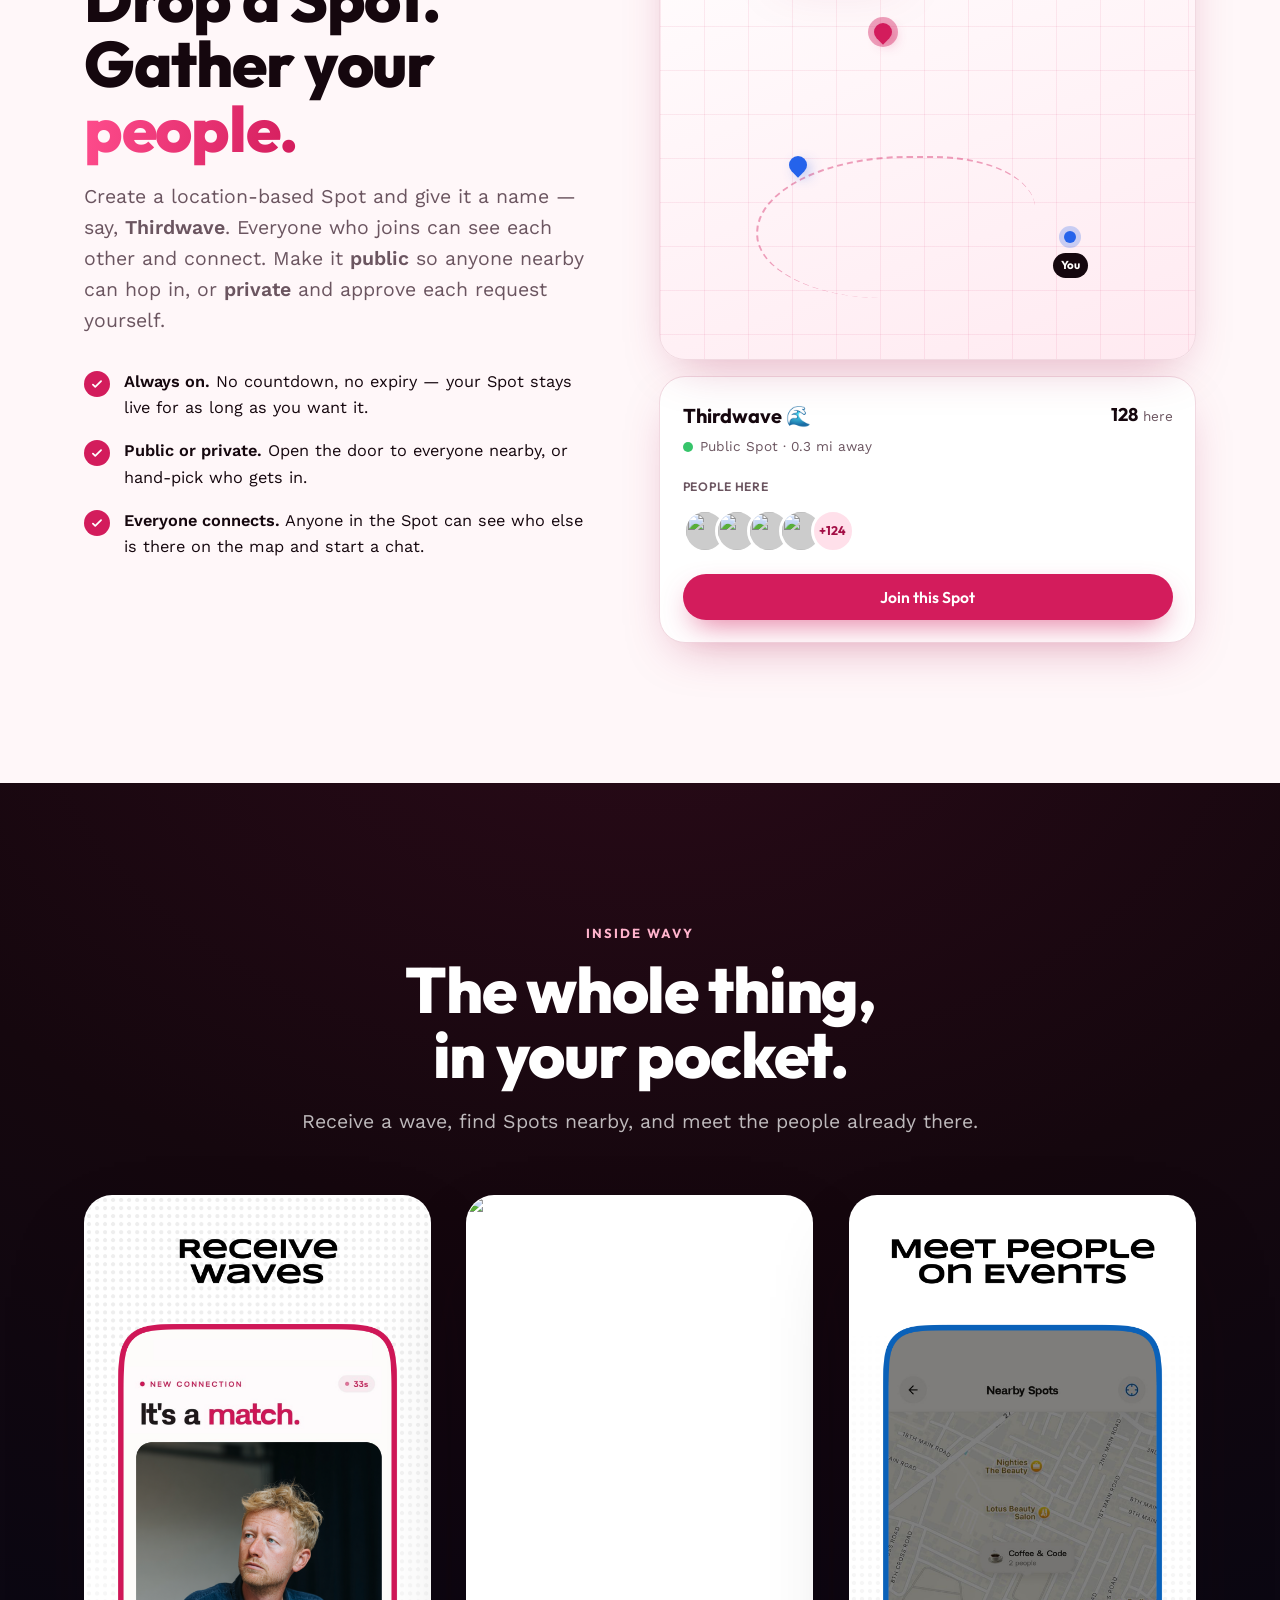
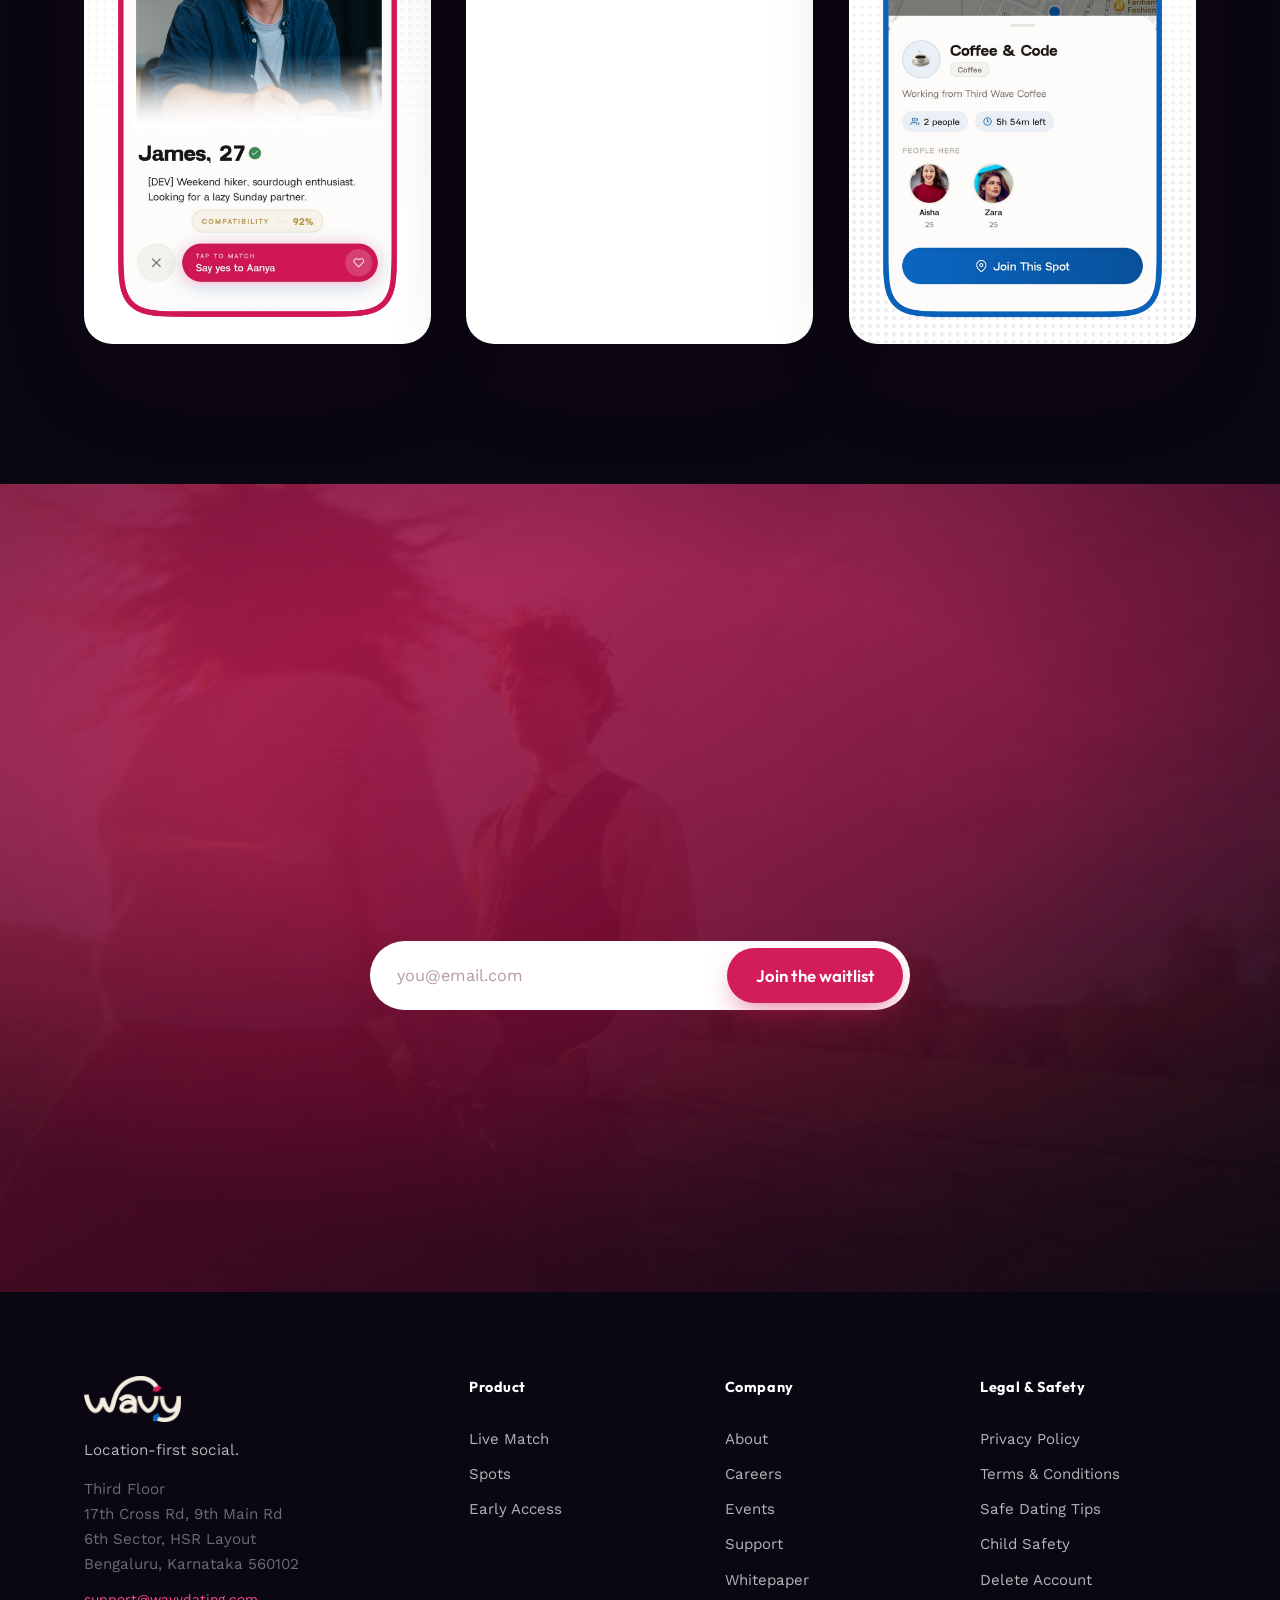
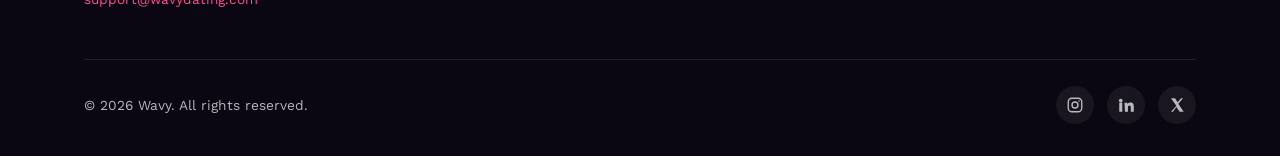
==== commit 8eadcfaa: "feat: add QR code download widget — pill/expand, dismissable Co-Authored-By: Claude Sonnet 4.6 <nore" ====
--- a/index.html
+++ b/index.html
@@ -486,6 +486,18 @@
   </div>
 </footer>
 
+<!-- ===== QR Download Widget ===== -->
+<div class="qr-widget" id="qrWidget" role="complementary" aria-label="Scan to download Wavy">
+  <button class="qr-widget__close" id="qrClose" aria-label="Close download widget">&#x2715;</button>
+  <div class="qr-widget__qr">
+    <svg xmlns="http://www.w3.org/2000/svg" width="370" height="370" class="segno"><path transform="scale(10)" class="qrline" stroke="#000" d="M4 4.5h7m2 0h1m1 0h1m1 0h1m4 0h1m3 0h7m-29 1h1m5 0h1m3 0h1m1 0h2m1 0h3m1 0h2m1 0h1m5 0h1m-29 1h1m1 0h3m1 0h1m1 0h1m1 0h1m2 0h1m1 0h1m1 0h1m1 0h2m1 0h1m1 0h3m1 0h1m-29 1h1m1 0h3m1 0h1m3 0h2m4 0h1m1 0h3m1 0h1m1 0h3m1 0h1m-29 1h1m1 0h3m1 0h1m1 0h1m1 0h1m1 0h1m4 0h1m4 0h1m1 0h3m1 0h1m-29 1h1m5 0h1m1 0h4m2 0h1m4 0h1m2 0h1m5 0h1m-29 1h7m1 0h1m1 0h1m1 0h1m1 0h1m1 0h1m1 0h1m1 0h1m1 0h7m-20 1h1m3 0h5m-17 1h1m2 0h1m1 0h1m1 0h1m1 0h1m1 0h3m1 0h2m1 0h3m1 0h2m1 0h1m-27 1h1m8 0h1m4 0h2m1 0h2m3 0h1m1 0h1m1 0h3m-29 1h1m2 0h1m2 0h1m4 0h3m3 0h1m2 0h2m3 0h2m1 0h1m-29 1h1m2 0h2m2 0h2m1 0h1m1 0h1m1 0h1m2 0h5m2 0h1m2 0h2m-27 1h1m1 0h1m1 0h2m1 0h3m1 0h5m1 0h2m2 0h1m1 0h1m2 0h1m-27 1h2m1 0h1m1 0h2m1 0h1m2 0h1m1 0h1m1 0h2m3 0h1m1 0h1m1 0h1m1 0h1m-29 1h1m1 0h1m1 0h4m4 0h1m1 0h1m3 0h1m1 0h1m3 0h1m3 0h1m-29 1h2m1 0h1m1 0h1m3 0h1m1 0h2m1 0h1m1 0h5m2 0h1m1 0h1m1 0h1m-28 1h1m1 0h2m1 0h2m2 0h1m7 0h1m1 0h1m1 0h1m5 0h2m-29 1h2m1 0h1m1 0h1m1 0h1m2 0h1m2 0h2m3 0h1m3 0h3m3 0h1m-27 1h2m1 0h2m6 0h1m1 0h4m1 0h1m3 0h1m1 0h1m1 0h1m-26 1h1m3 0h5m1 0h5m1 0h2m3 0h2m-26 1h3m2 0h2m1 0h4m1 0h1m3 0h1m2 0h6m1 0h2m-21 1h1m2 0h6m1 0h1m1 0h1m3 0h1m1 0h1m1 0h1m-29 1h7m2 0h2m2 0h5m1 0h2m1 0h1m1 0h1m3 0h1m-29 1h1m5 0h1m2 0h7m1 0h4m3 0h2m2 0h1m-29 1h1m1 0h3m1 0h1m1 0h2m4 0h1m2 0h1m1 0h6m3 0h1m-29 1h1m1 0h3m1 0h1m6 0h2m3 0h1m4 0h1m1 0h3m-28 1h1m1 0h3m1 0h1m2 0h1m1 0h2m2 0h3m1 0h3m3 0h4m-29 1h1m5 0h1m1 0h4m3 0h1m1 0h2m1 0h1m1 0h2m1 0h1m1 0h2m-29 1h7m2 0h5m2 0h2m2 0h1m3 0h2m1 0h1"/></svg>
+  </div>
+  <div class="qr-widget__label">
+    <img src="assets/iconMark.png" alt="" aria-hidden="true" width="20" height="20" />
+    <span>Scan to download</span>
+  </div>
+</div>
+
 <script src="script.js" defer></script>
 </body>
 </html>
--- a/styles.css
+++ b/styles.css
@@ -447,3 +447,97 @@
   .hero { background-image: url("assets/date-bg.jpg"); background-size: cover; background-position: center; }
   .cta { background-image: url("assets/cta-bg.jpg"); background-size: cover; background-position: center; }
 }
+
+/* ===== QR Download Widget ===== */
+.qr-widget {
+  position: fixed;
+  bottom: 28px;
+  right: 28px;
+  z-index: 200;
+  display: flex;
+  flex-direction: column;
+  align-items: center;
+  background: linear-gradient(135deg, var(--rose-bright), var(--rose));
+  border-radius: 100px;
+  padding: 10px 18px;
+  cursor: default;
+  box-shadow: 0 8px 32px -8px rgba(211,28,92,.5);
+  transition: border-radius .25s var(--ease), padding .25s var(--ease);
+  user-select: none;
+}
+.qr-widget:hover,
+.qr-widget:focus-within {
+  border-radius: 16px;
+  padding: 14px 16px 10px;
+}
+.qr-widget__qr {
+  max-height: 0;
+  opacity: 0;
+  overflow: hidden;
+  transition: max-height .3s var(--ease), opacity .2s ease;
+  display: flex;
+  justify-content: center;
+}
+.qr-widget:hover .qr-widget__qr,
+.qr-widget:focus-within .qr-widget__qr {
+  max-height: 200px;
+  opacity: 1;
+}
+.qr-widget__qr svg {
+  width: 160px;
+  height: 160px;
+  background: #fff;
+  border-radius: 8px;
+  padding: 8px;
+  margin-bottom: 10px;
+  display: block;
+  flex-shrink: 0;
+  box-sizing: content-box;
+}
+.qr-widget__close {
+  position: absolute;
+  top: -10px;
+  right: -10px;
+  width: 24px;
+  height: 24px;
+  border-radius: 50%;
+  border: none;
+  background: #fff;
+  color: var(--rose);
+  font-size: 13px;
+  line-height: 1;
+  cursor: pointer;
+  display: none;
+  align-items: center;
+  justify-content: center;
+  font-weight: 700;
+  box-shadow: 0 2px 8px rgba(0,0,0,.2);
+  z-index: 1;
+  padding: 0;
+  transition: background .15s, color .15s;
+}
+.qr-widget__close:hover { background: var(--rose); color: #fff; }
+.qr-widget:hover .qr-widget__close,
+.qr-widget:focus-within .qr-widget__close { display: flex; }
+.qr-widget__label {
+  display: flex;
+  align-items: center;
+  gap: 8px;
+}
+.qr-widget__label img {
+  width: 20px;
+  height: 20px;
+  object-fit: contain;
+  filter: brightness(0) invert(1);
+  flex-shrink: 0;
+}
+.qr-widget__label span {
+  font-family: "Outfit", sans-serif;
+  font-weight: 700;
+  font-size: .75rem;
+  color: #fff;
+  white-space: nowrap;
+  letter-spacing: .02em;
+}
+.qr-widget--dismissed { display: none !important; }
+@media (max-width: 767px) { .qr-widget { display: none; } }
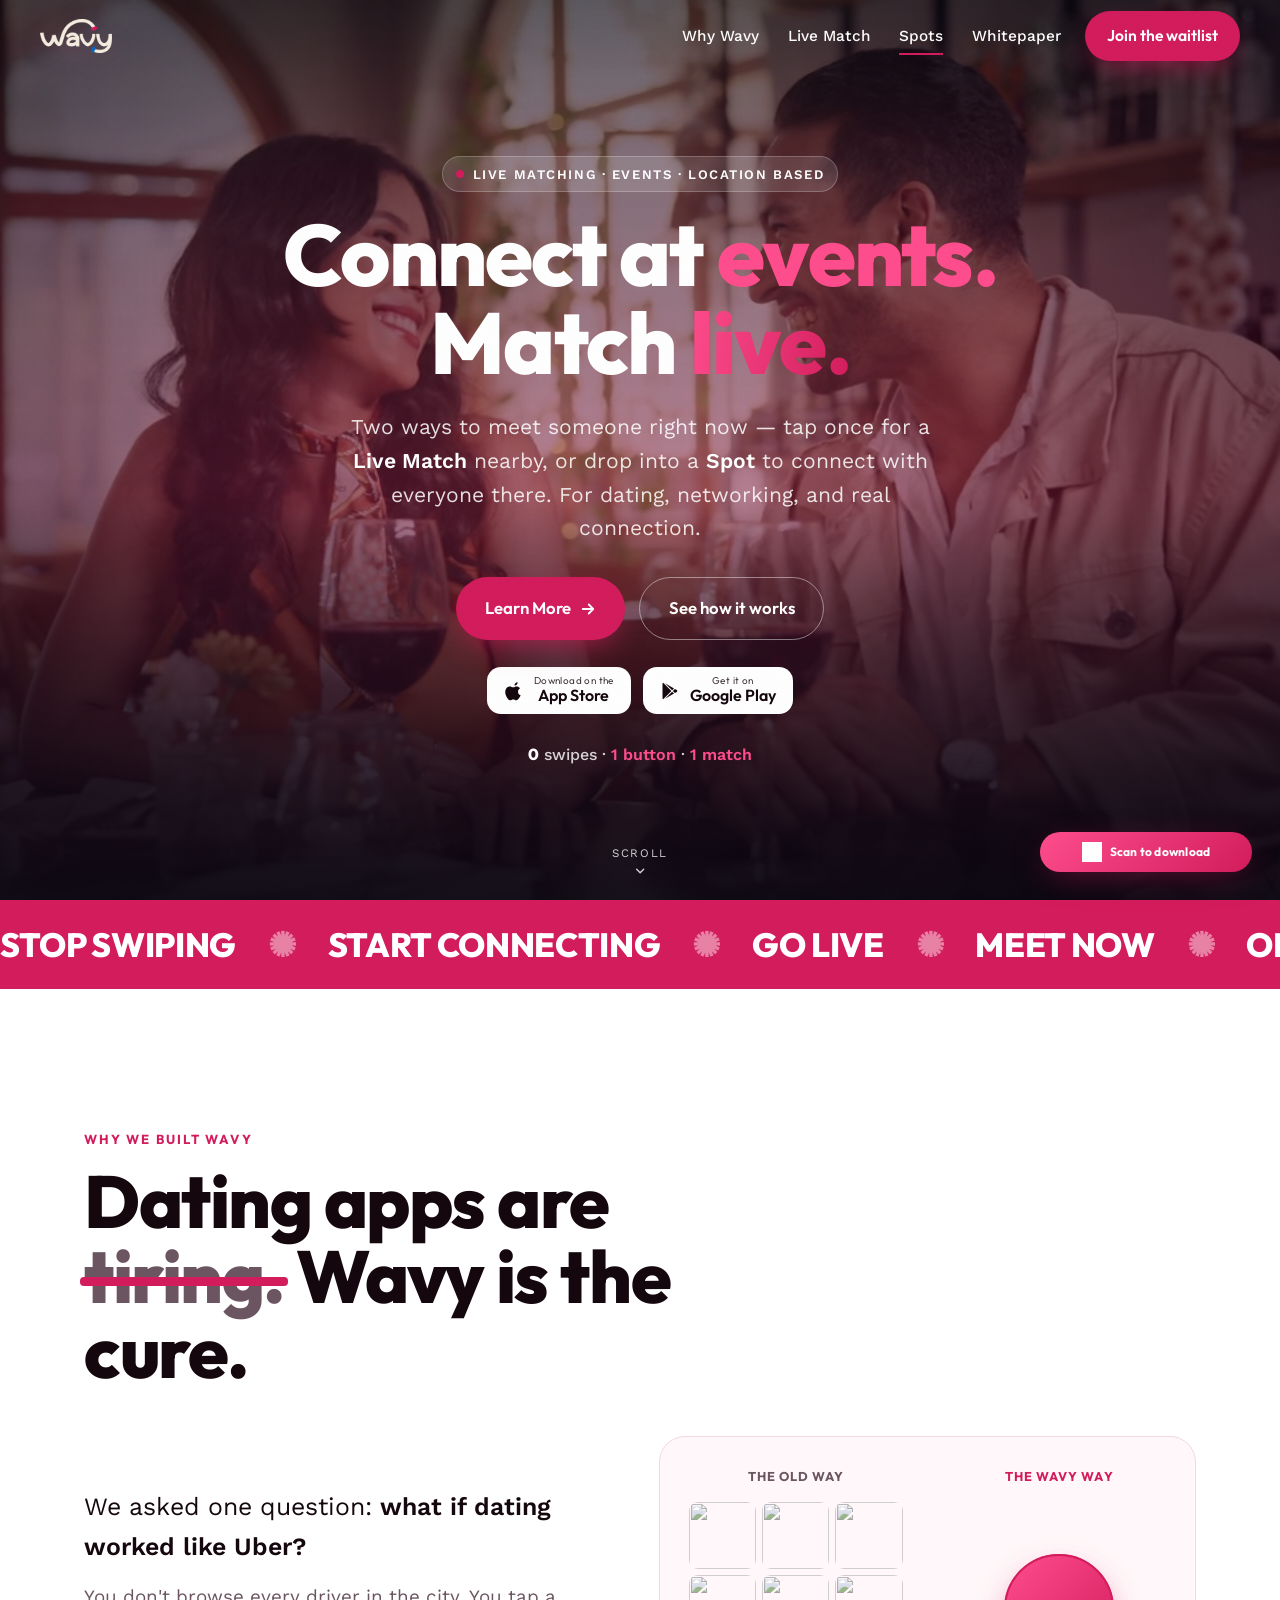
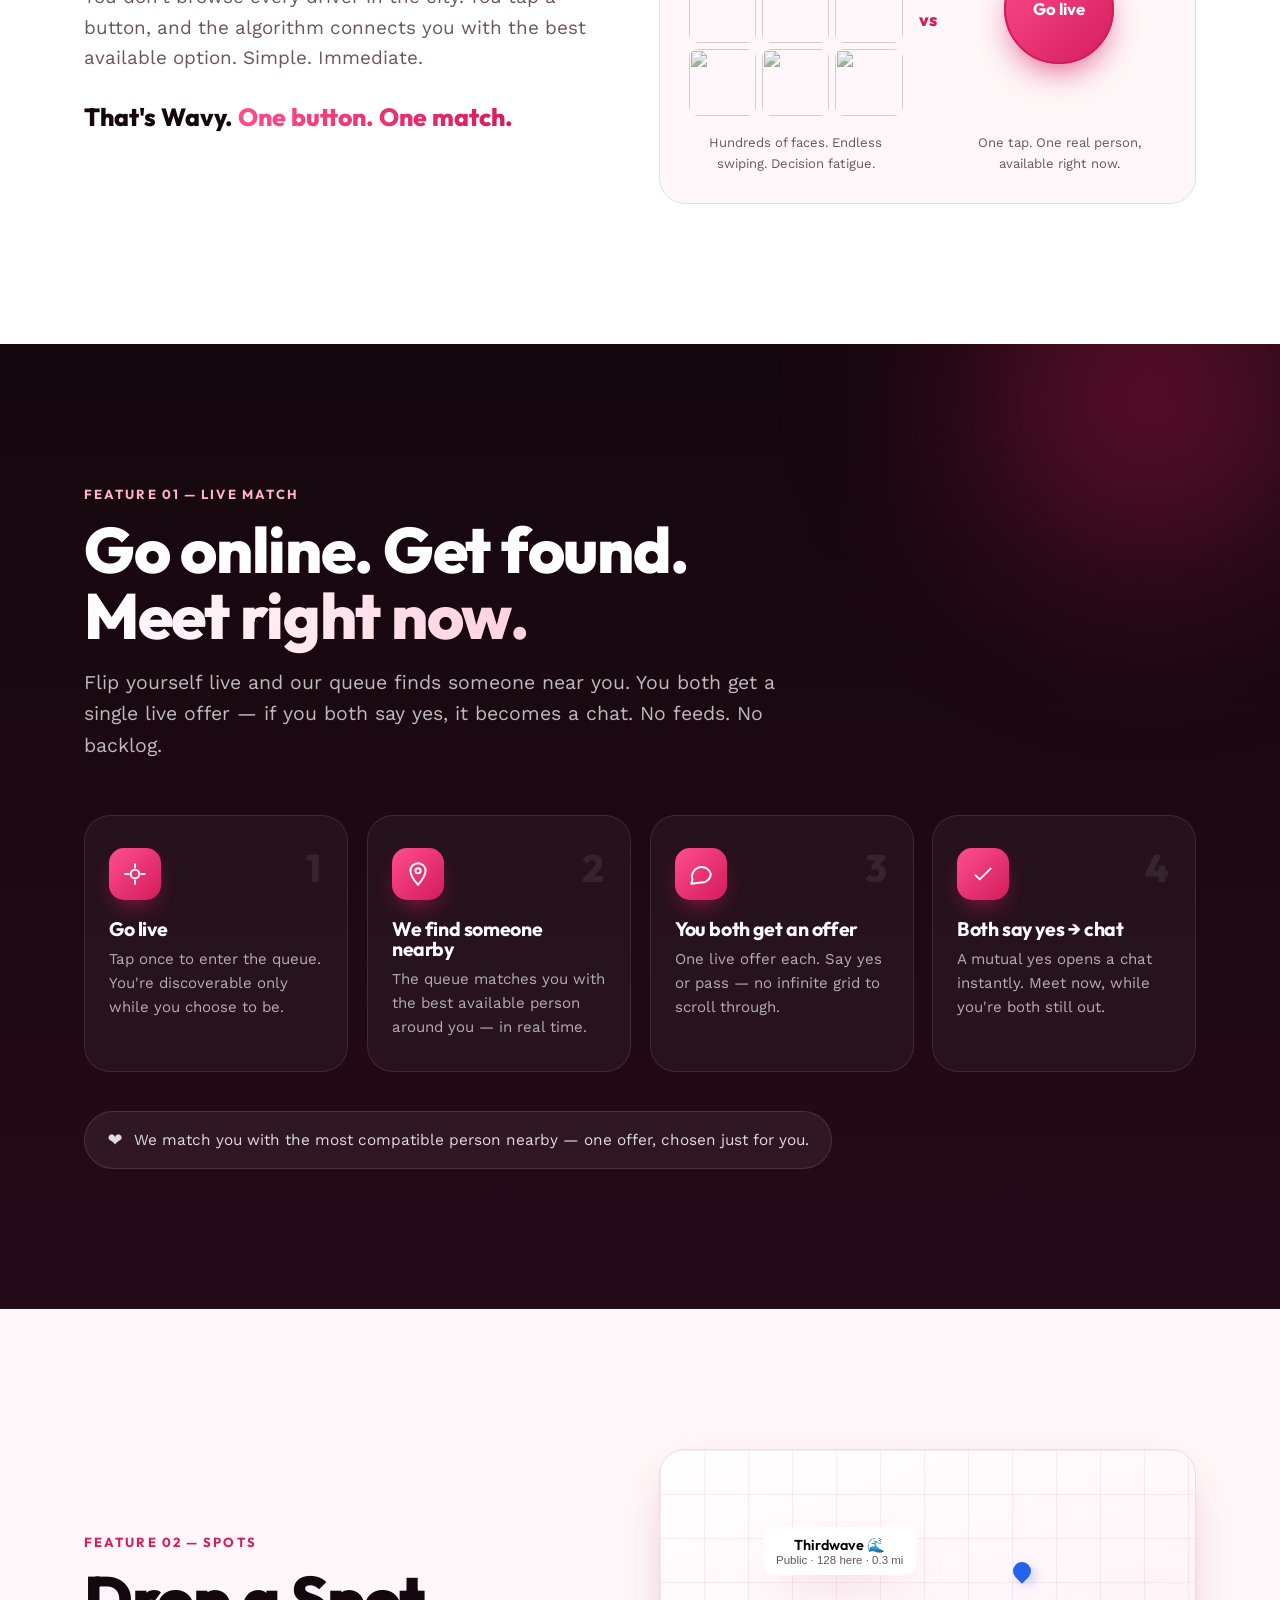
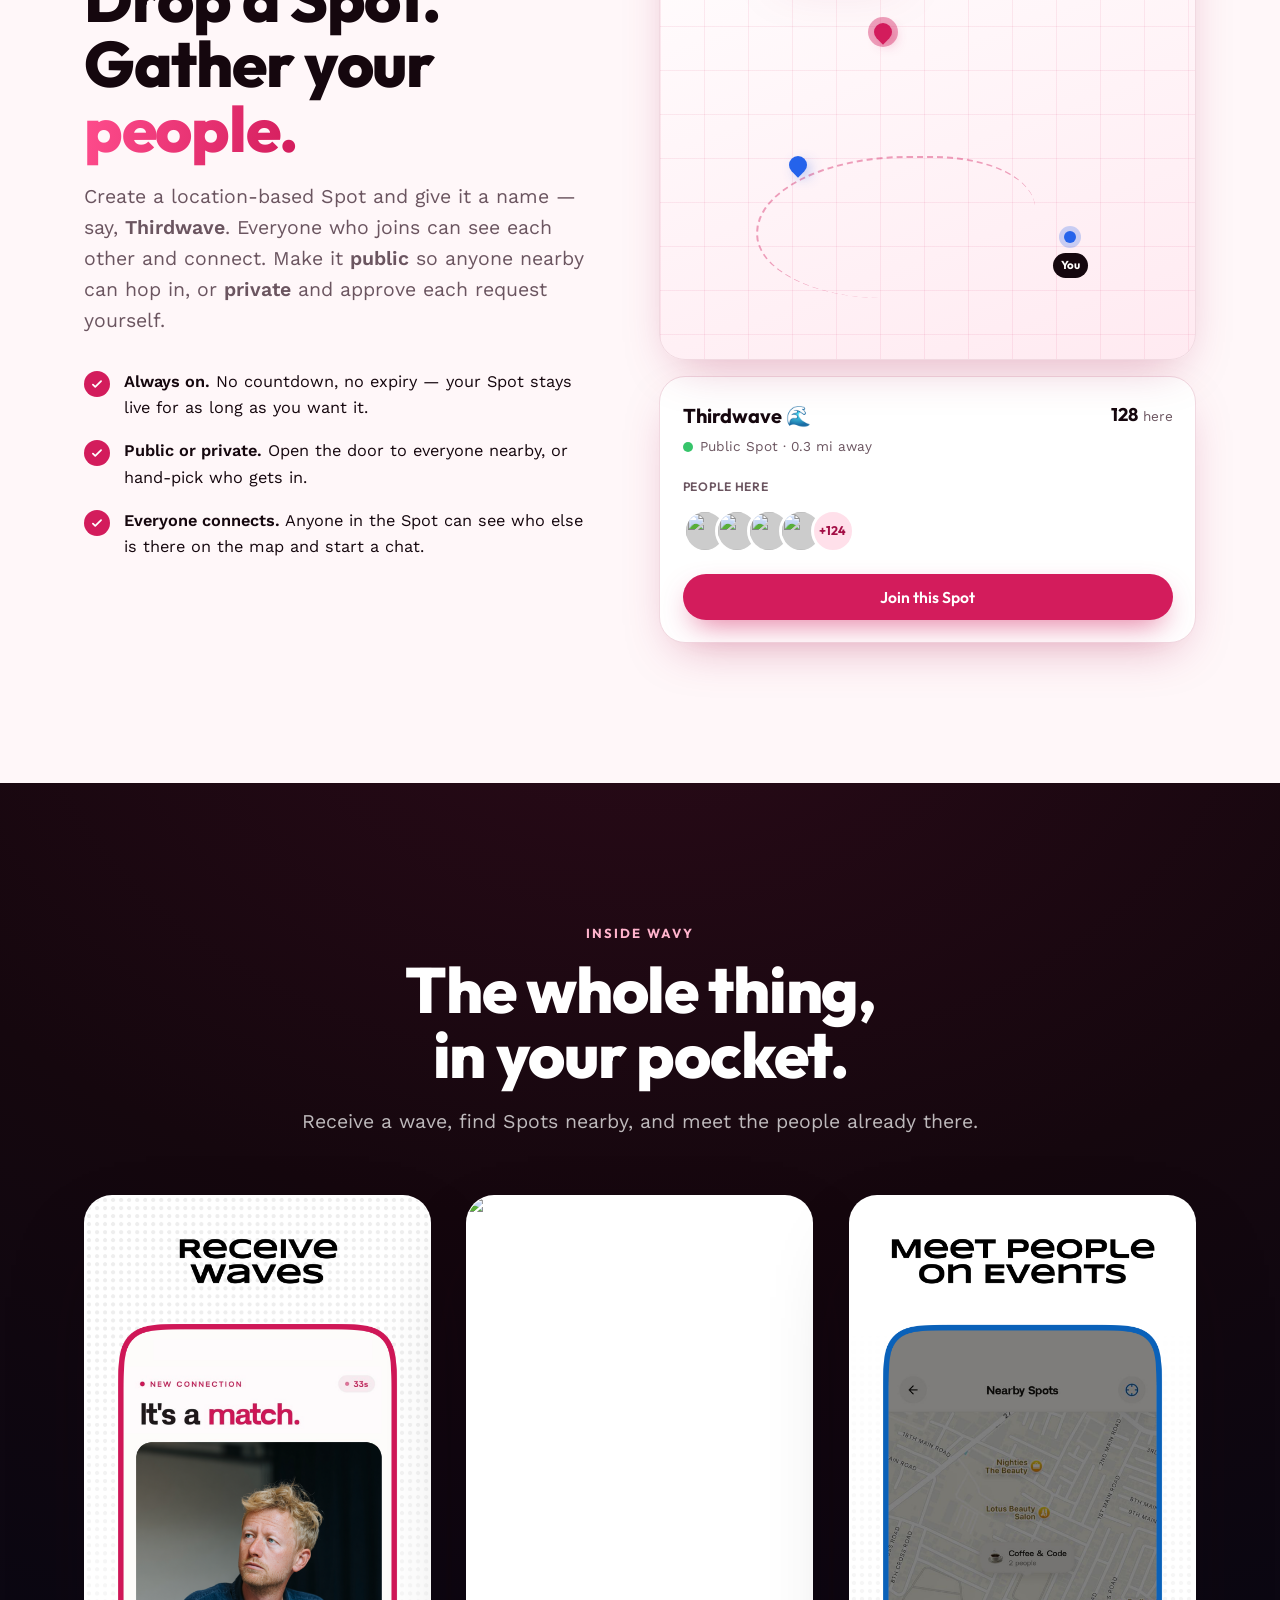
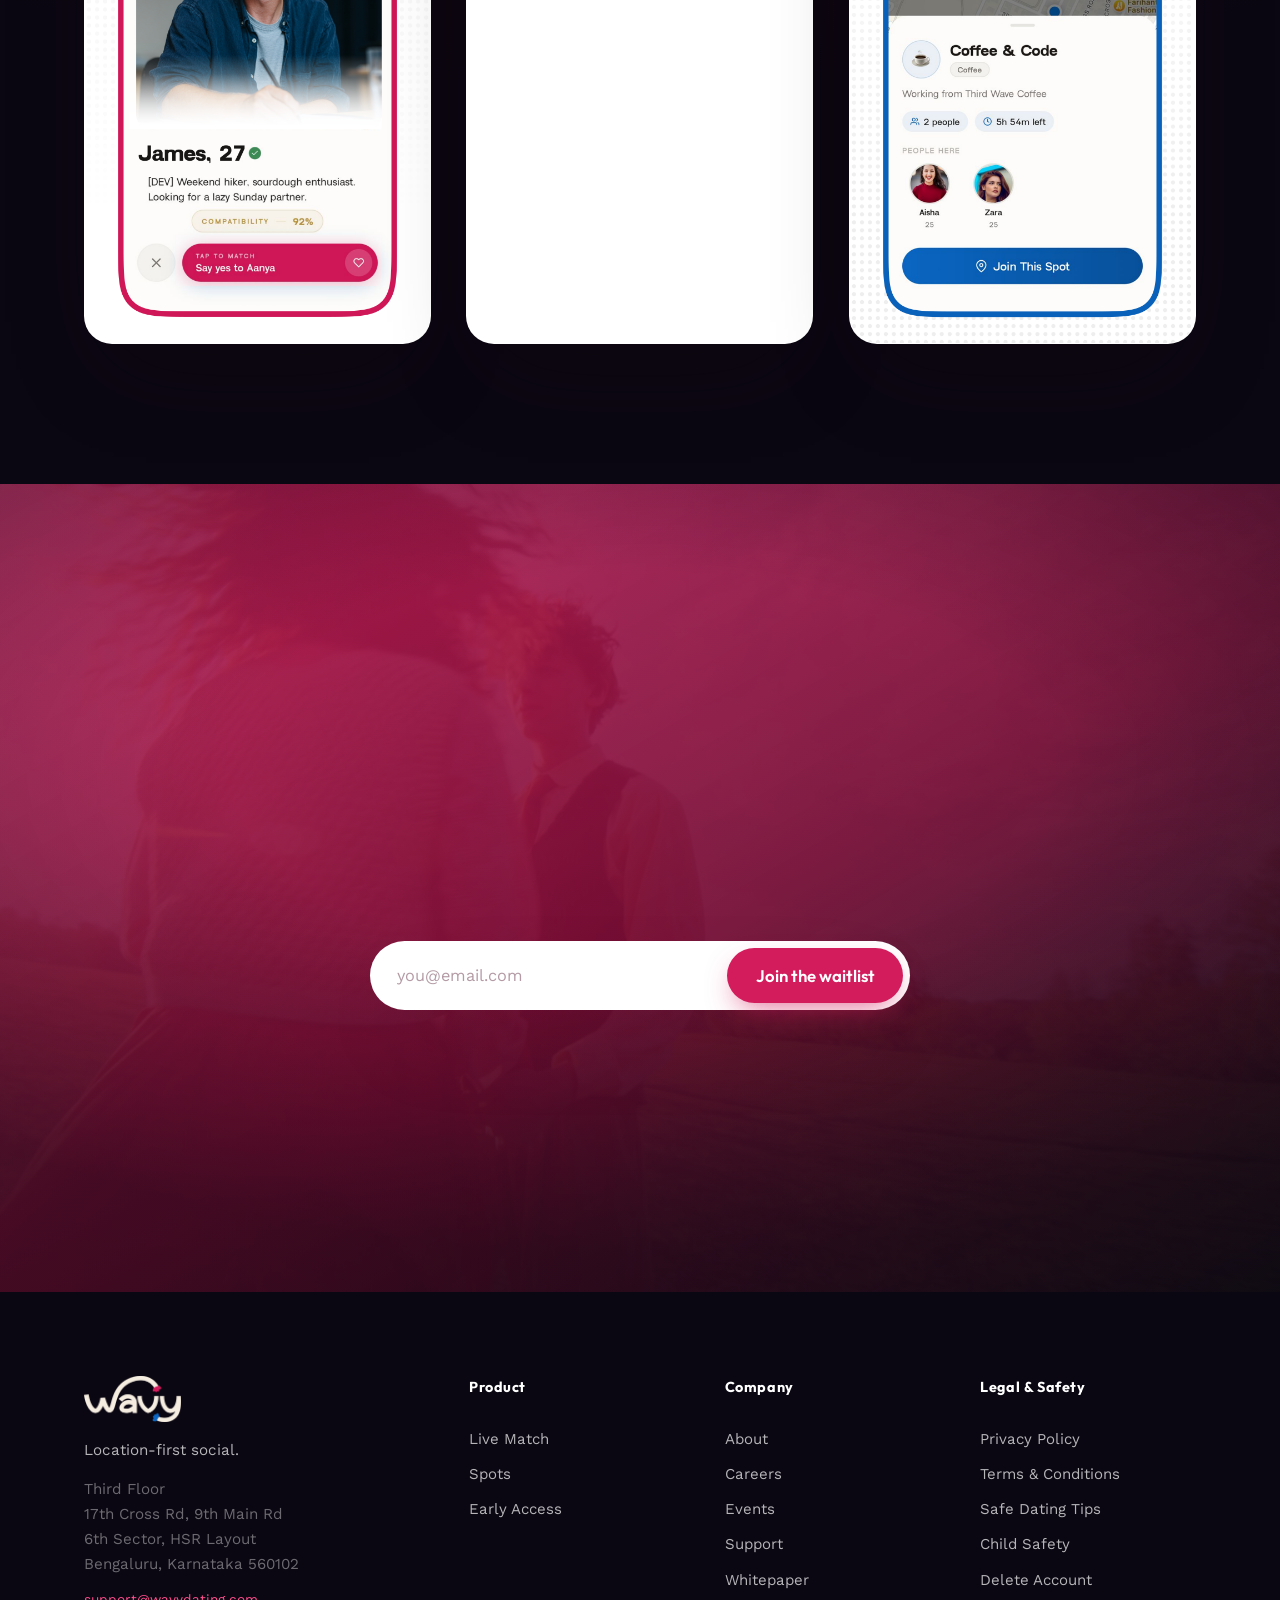
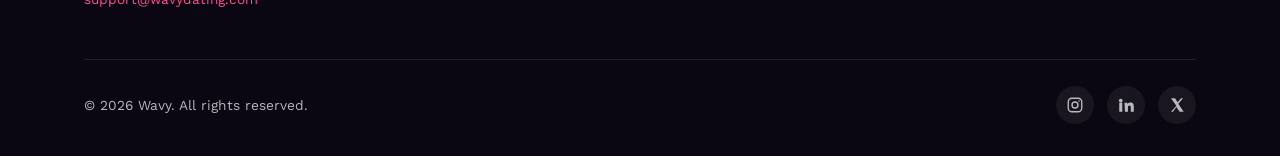
==== commit 05681198: "fix: add viewBox to QR SVG so it scales correctly at 160px" ====
--- a/index.html
+++ b/index.html
@@ -490,7 +490,7 @@
 <div class="qr-widget" id="qrWidget" role="complementary" aria-label="Scan to download Wavy">
   <button class="qr-widget__close" id="qrClose" aria-label="Close download widget">&#x2715;</button>
   <div class="qr-widget__qr">
-    <svg xmlns="http://www.w3.org/2000/svg" width="370" height="370" class="segno"><path transform="scale(10)" class="qrline" stroke="#000" d="M4 4.5h7m2 0h1m1 0h1m1 0h1m4 0h1m3 0h7m-29 1h1m5 0h1m3 0h1m1 0h2m1 0h3m1 0h2m1 0h1m5 0h1m-29 1h1m1 0h3m1 0h1m1 0h1m1 0h1m2 0h1m1 0h1m1 0h1m1 0h2m1 0h1m1 0h3m1 0h1m-29 1h1m1 0h3m1 0h1m3 0h2m4 0h1m1 0h3m1 0h1m1 0h3m1 0h1m-29 1h1m1 0h3m1 0h1m1 0h1m1 0h1m1 0h1m4 0h1m4 0h1m1 0h3m1 0h1m-29 1h1m5 0h1m1 0h4m2 0h1m4 0h1m2 0h1m5 0h1m-29 1h7m1 0h1m1 0h1m1 0h1m1 0h1m1 0h1m1 0h1m1 0h1m1 0h7m-20 1h1m3 0h5m-17 1h1m2 0h1m1 0h1m1 0h1m1 0h1m1 0h3m1 0h2m1 0h3m1 0h2m1 0h1m-27 1h1m8 0h1m4 0h2m1 0h2m3 0h1m1 0h1m1 0h3m-29 1h1m2 0h1m2 0h1m4 0h3m3 0h1m2 0h2m3 0h2m1 0h1m-29 1h1m2 0h2m2 0h2m1 0h1m1 0h1m1 0h1m2 0h5m2 0h1m2 0h2m-27 1h1m1 0h1m1 0h2m1 0h3m1 0h5m1 0h2m2 0h1m1 0h1m2 0h1m-27 1h2m1 0h1m1 0h2m1 0h1m2 0h1m1 0h1m1 0h2m3 0h1m1 0h1m1 0h1m1 0h1m-29 1h1m1 0h1m1 0h4m4 0h1m1 0h1m3 0h1m1 0h1m3 0h1m3 0h1m-29 1h2m1 0h1m1 0h1m3 0h1m1 0h2m1 0h1m1 0h5m2 0h1m1 0h1m1 0h1m-28 1h1m1 0h2m1 0h2m2 0h1m7 0h1m1 0h1m1 0h1m5 0h2m-29 1h2m1 0h1m1 0h1m1 0h1m2 0h1m2 0h2m3 0h1m3 0h3m3 0h1m-27 1h2m1 0h2m6 0h1m1 0h4m1 0h1m3 0h1m1 0h1m1 0h1m-26 1h1m3 0h5m1 0h5m1 0h2m3 0h2m-26 1h3m2 0h2m1 0h4m1 0h1m3 0h1m2 0h6m1 0h2m-21 1h1m2 0h6m1 0h1m1 0h1m3 0h1m1 0h1m1 0h1m-29 1h7m2 0h2m2 0h5m1 0h2m1 0h1m1 0h1m3 0h1m-29 1h1m5 0h1m2 0h7m1 0h4m3 0h2m2 0h1m-29 1h1m1 0h3m1 0h1m1 0h2m4 0h1m2 0h1m1 0h6m3 0h1m-29 1h1m1 0h3m1 0h1m6 0h2m3 0h1m4 0h1m1 0h3m-28 1h1m1 0h3m1 0h1m2 0h1m1 0h2m2 0h3m1 0h3m3 0h4m-29 1h1m5 0h1m1 0h4m3 0h1m1 0h2m1 0h1m1 0h2m1 0h1m1 0h2m-29 1h7m2 0h5m2 0h2m2 0h1m3 0h2m1 0h1"/></svg>
+    <svg xmlns="http://www.w3.org/2000/svg" viewBox="0 0 370 370" class="segno"><path transform="scale(10)" class="qrline" stroke="#000" d="M4 4.5h7m2 0h1m1 0h1m1 0h1m4 0h1m3 0h7m-29 1h1m5 0h1m3 0h1m1 0h2m1 0h3m1 0h2m1 0h1m5 0h1m-29 1h1m1 0h3m1 0h1m1 0h1m1 0h1m2 0h1m1 0h1m1 0h1m1 0h2m1 0h1m1 0h3m1 0h1m-29 1h1m1 0h3m1 0h1m3 0h2m4 0h1m1 0h3m1 0h1m1 0h3m1 0h1m-29 1h1m1 0h3m1 0h1m1 0h1m1 0h1m1 0h1m4 0h1m4 0h1m1 0h3m1 0h1m-29 1h1m5 0h1m1 0h4m2 0h1m4 0h1m2 0h1m5 0h1m-29 1h7m1 0h1m1 0h1m1 0h1m1 0h1m1 0h1m1 0h1m1 0h1m1 0h7m-20 1h1m3 0h5m-17 1h1m2 0h1m1 0h1m1 0h1m1 0h1m1 0h3m1 0h2m1 0h3m1 0h2m1 0h1m-27 1h1m8 0h1m4 0h2m1 0h2m3 0h1m1 0h1m1 0h3m-29 1h1m2 0h1m2 0h1m4 0h3m3 0h1m2 0h2m3 0h2m1 0h1m-29 1h1m2 0h2m2 0h2m1 0h1m1 0h1m1 0h1m2 0h5m2 0h1m2 0h2m-27 1h1m1 0h1m1 0h2m1 0h3m1 0h5m1 0h2m2 0h1m1 0h1m2 0h1m-27 1h2m1 0h1m1 0h2m1 0h1m2 0h1m1 0h1m1 0h2m3 0h1m1 0h1m1 0h1m1 0h1m-29 1h1m1 0h1m1 0h4m4 0h1m1 0h1m3 0h1m1 0h1m3 0h1m3 0h1m-29 1h2m1 0h1m1 0h1m3 0h1m1 0h2m1 0h1m1 0h5m2 0h1m1 0h1m1 0h1m-28 1h1m1 0h2m1 0h2m2 0h1m7 0h1m1 0h1m1 0h1m5 0h2m-29 1h2m1 0h1m1 0h1m1 0h1m2 0h1m2 0h2m3 0h1m3 0h3m3 0h1m-27 1h2m1 0h2m6 0h1m1 0h4m1 0h1m3 0h1m1 0h1m1 0h1m-26 1h1m3 0h5m1 0h5m1 0h2m3 0h2m-26 1h3m2 0h2m1 0h4m1 0h1m3 0h1m2 0h6m1 0h2m-21 1h1m2 0h6m1 0h1m1 0h1m3 0h1m1 0h1m1 0h1m-29 1h7m2 0h2m2 0h5m1 0h2m1 0h1m1 0h1m3 0h1m-29 1h1m5 0h1m2 0h7m1 0h4m3 0h2m2 0h1m-29 1h1m1 0h3m1 0h1m1 0h2m4 0h1m2 0h1m1 0h6m3 0h1m-29 1h1m1 0h3m1 0h1m6 0h2m3 0h1m4 0h1m1 0h3m-28 1h1m1 0h3m1 0h1m2 0h1m1 0h2m2 0h3m1 0h3m3 0h4m-29 1h1m5 0h1m1 0h4m3 0h1m1 0h2m1 0h1m1 0h2m1 0h1m1 0h2m-29 1h7m2 0h5m2 0h2m2 0h1m3 0h2m1 0h1"/></svg>
   </div>
   <div class="qr-widget__label">
     <img src="assets/iconMark.png" alt="" aria-hidden="true" width="20" height="20" />
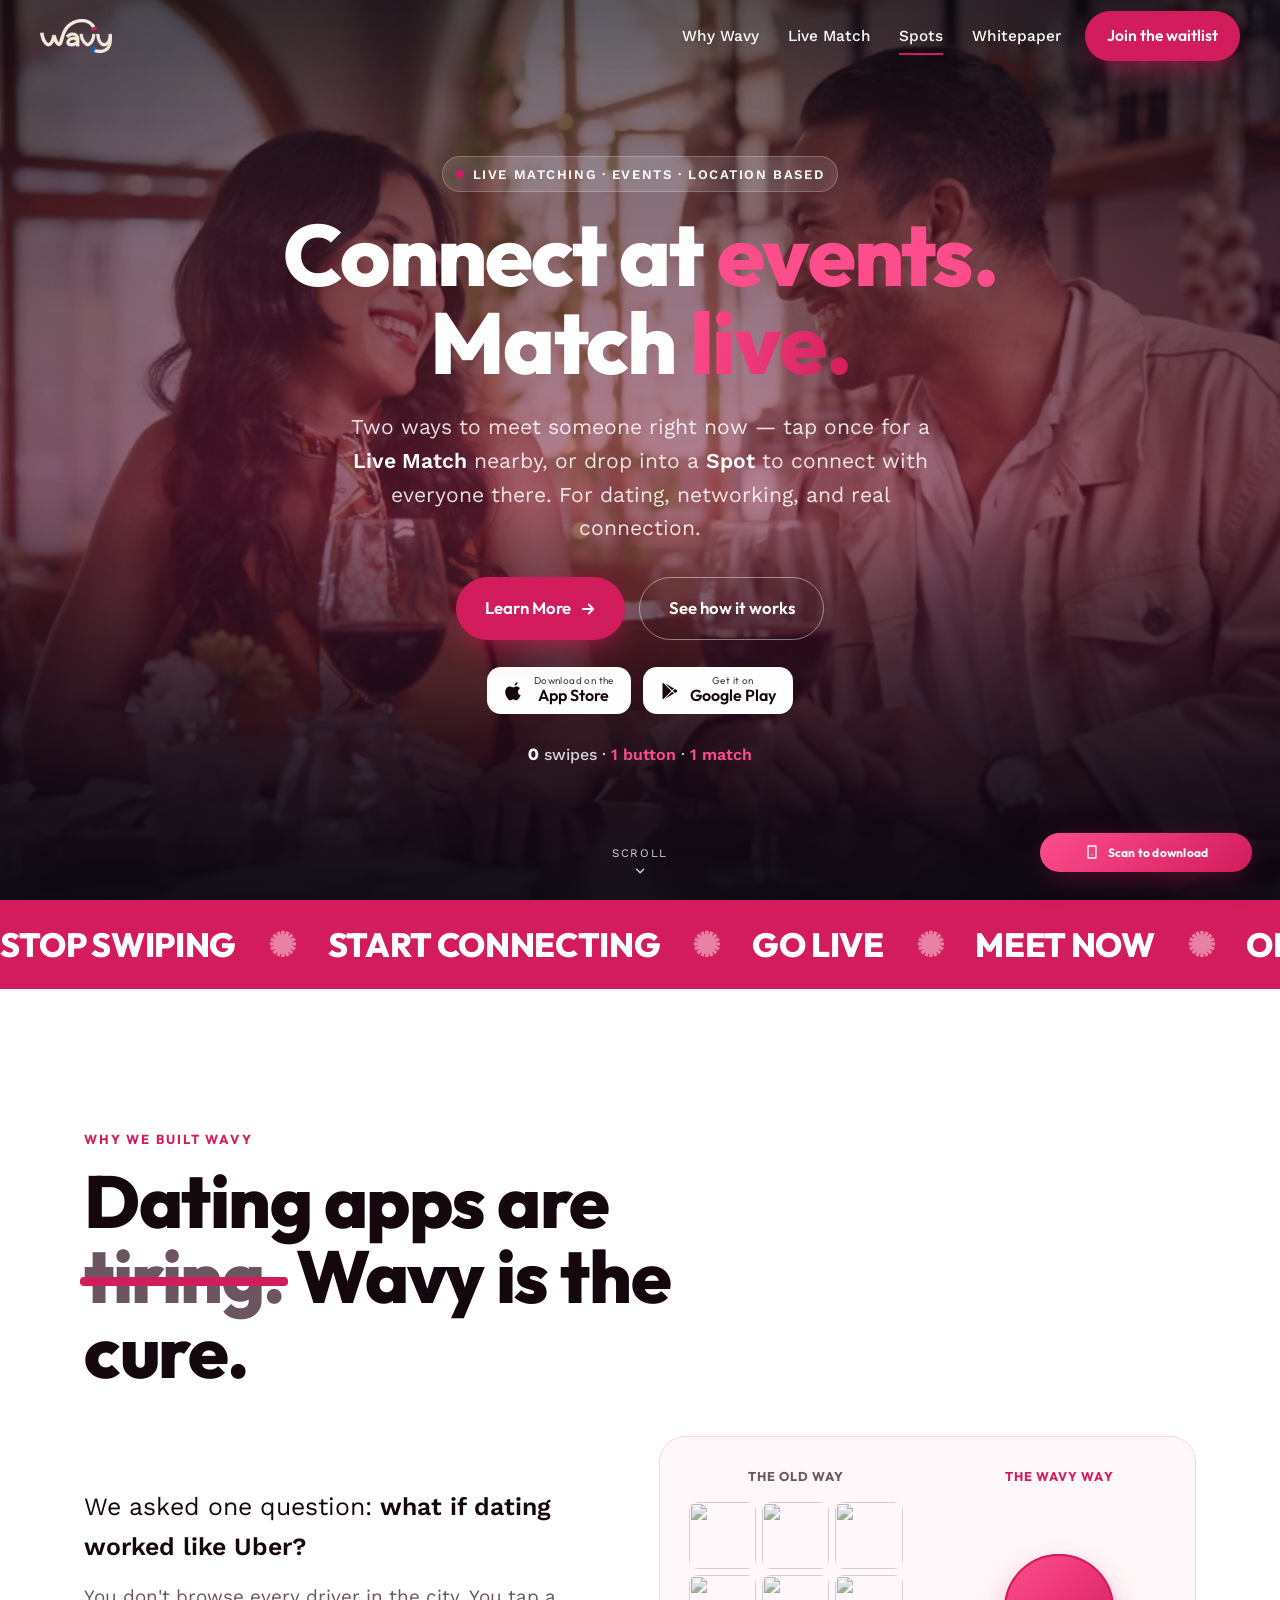
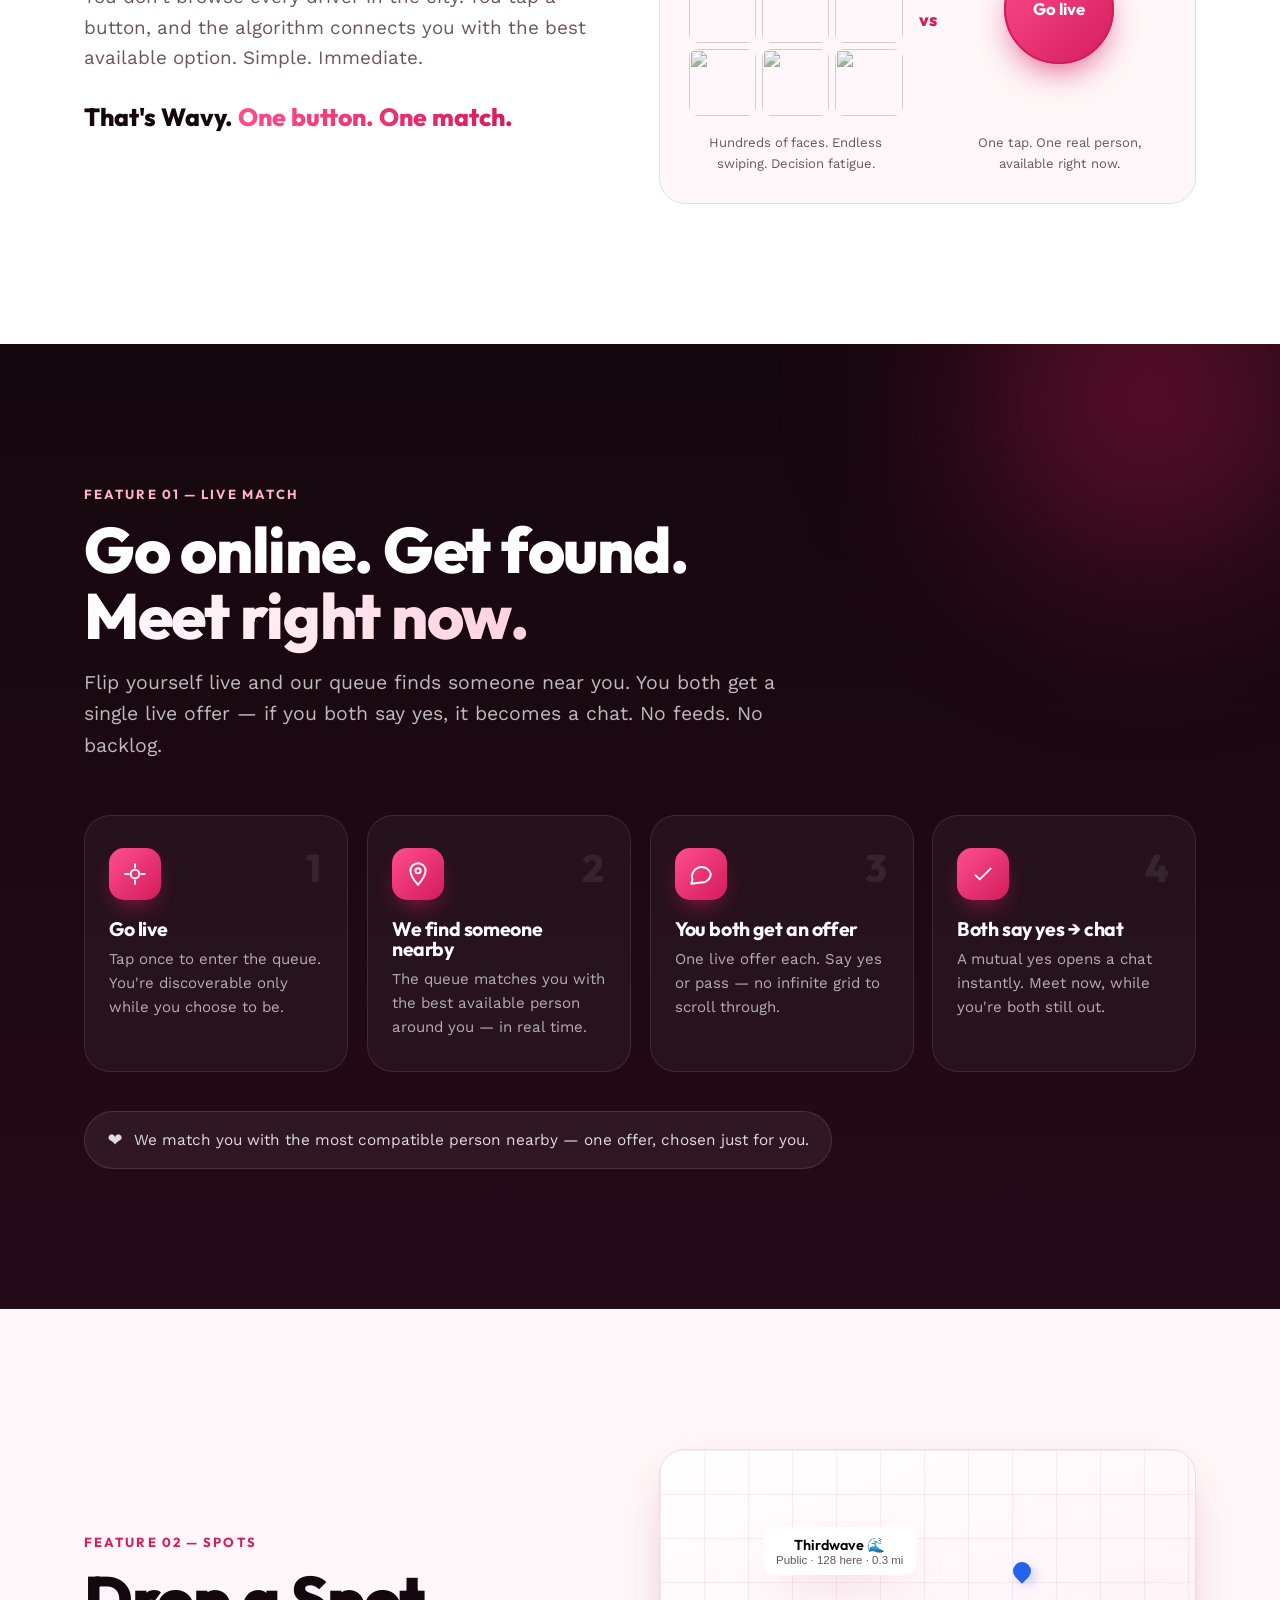
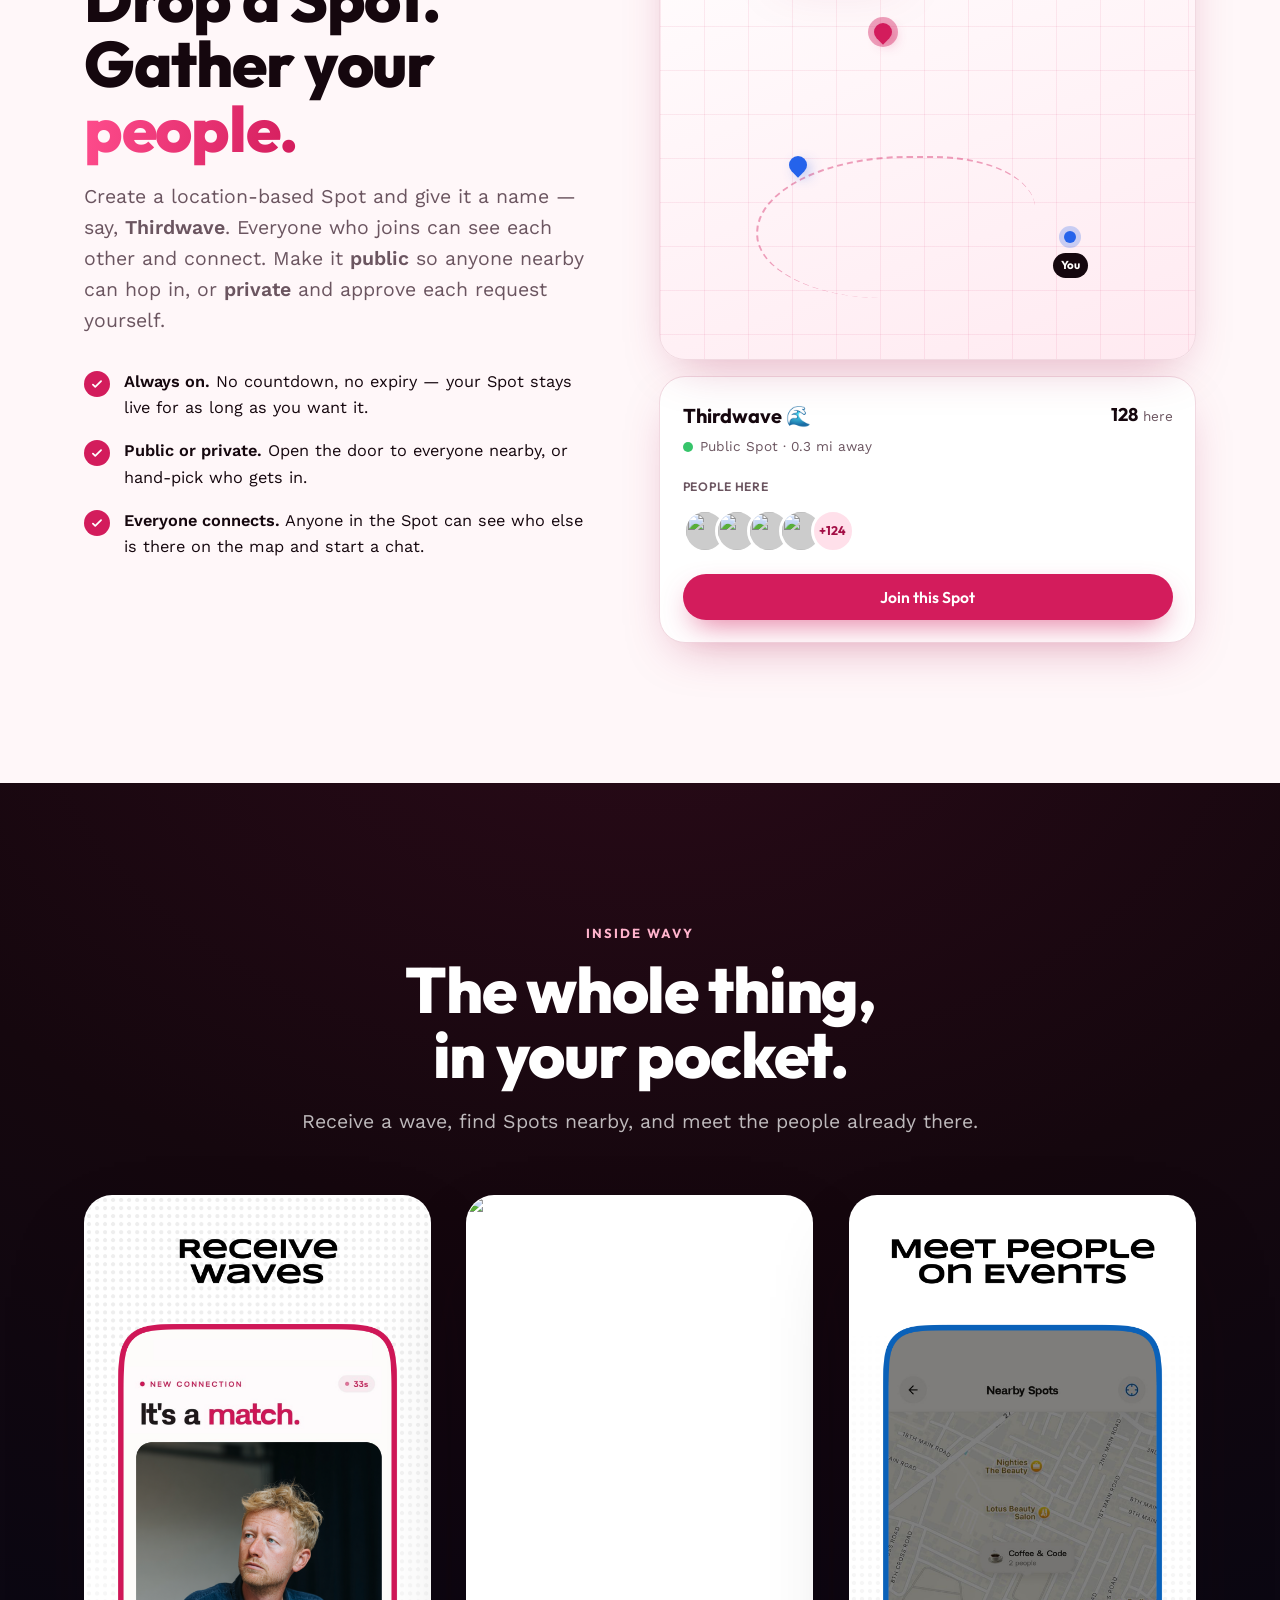
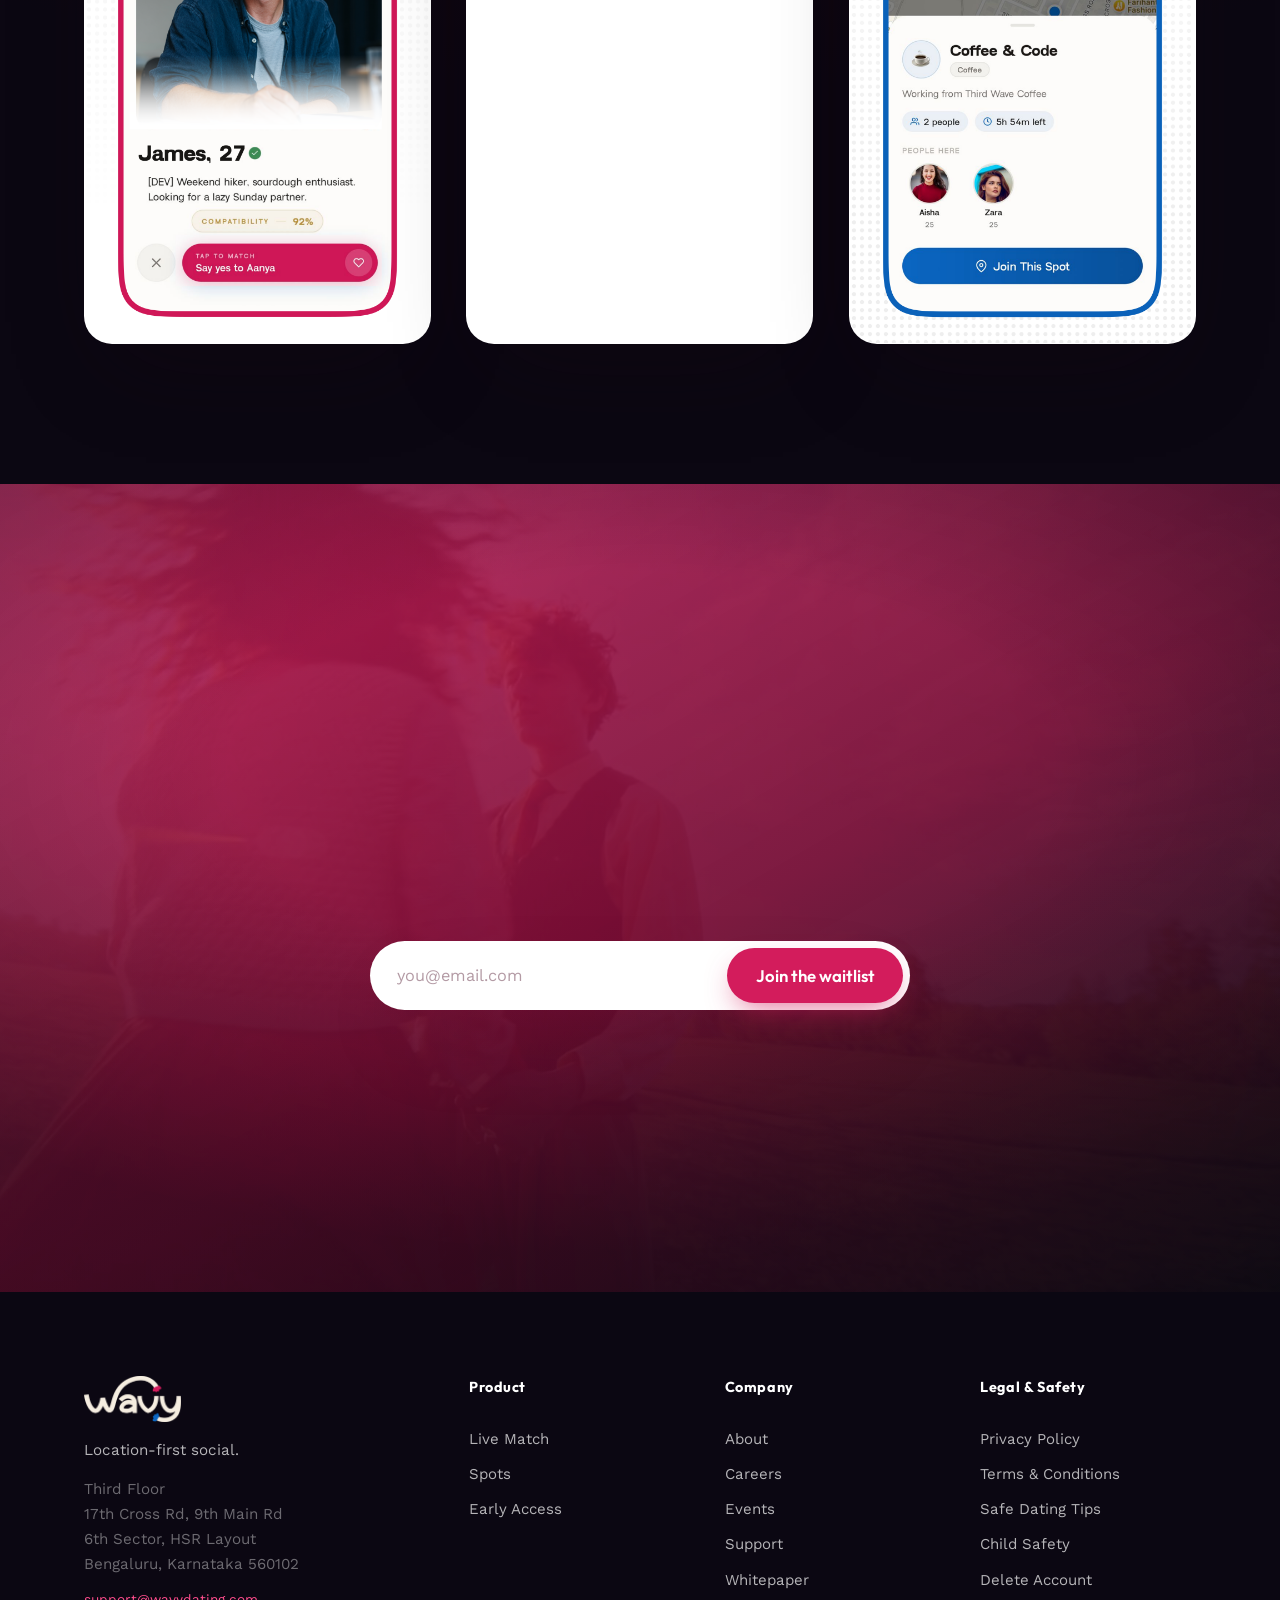
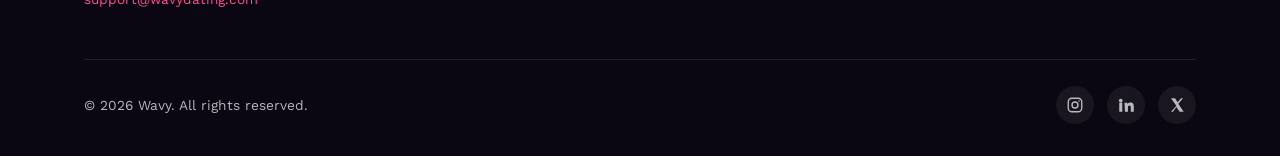
==== commit a301fcd7: "fix: replace broken img in QR pill with inline phone SVG icon" ====
--- a/index.html
+++ b/index.html
@@ -493,7 +493,7 @@
     <svg xmlns="http://www.w3.org/2000/svg" viewBox="0 0 370 370" class="segno"><path transform="scale(10)" class="qrline" stroke="#000" d="M4 4.5h7m2 0h1m1 0h1m1 0h1m4 0h1m3 0h7m-29 1h1m5 0h1m3 0h1m1 0h2m1 0h3m1 0h2m1 0h1m5 0h1m-29 1h1m1 0h3m1 0h1m1 0h1m1 0h1m2 0h1m1 0h1m1 0h1m1 0h2m1 0h1m1 0h3m1 0h1m-29 1h1m1 0h3m1 0h1m3 0h2m4 0h1m1 0h3m1 0h1m1 0h3m1 0h1m-29 1h1m1 0h3m1 0h1m1 0h1m1 0h1m1 0h1m4 0h1m4 0h1m1 0h3m1 0h1m-29 1h1m5 0h1m1 0h4m2 0h1m4 0h1m2 0h1m5 0h1m-29 1h7m1 0h1m1 0h1m1 0h1m1 0h1m1 0h1m1 0h1m1 0h1m1 0h7m-20 1h1m3 0h5m-17 1h1m2 0h1m1 0h1m1 0h1m1 0h1m1 0h3m1 0h2m1 0h3m1 0h2m1 0h1m-27 1h1m8 0h1m4 0h2m1 0h2m3 0h1m1 0h1m1 0h3m-29 1h1m2 0h1m2 0h1m4 0h3m3 0h1m2 0h2m3 0h2m1 0h1m-29 1h1m2 0h2m2 0h2m1 0h1m1 0h1m1 0h1m2 0h5m2 0h1m2 0h2m-27 1h1m1 0h1m1 0h2m1 0h3m1 0h5m1 0h2m2 0h1m1 0h1m2 0h1m-27 1h2m1 0h1m1 0h2m1 0h1m2 0h1m1 0h1m1 0h2m3 0h1m1 0h1m1 0h1m1 0h1m-29 1h1m1 0h1m1 0h4m4 0h1m1 0h1m3 0h1m1 0h1m3 0h1m3 0h1m-29 1h2m1 0h1m1 0h1m3 0h1m1 0h2m1 0h1m1 0h5m2 0h1m1 0h1m1 0h1m-28 1h1m1 0h2m1 0h2m2 0h1m7 0h1m1 0h1m1 0h1m5 0h2m-29 1h2m1 0h1m1 0h1m1 0h1m2 0h1m2 0h2m3 0h1m3 0h3m3 0h1m-27 1h2m1 0h2m6 0h1m1 0h4m1 0h1m3 0h1m1 0h1m1 0h1m-26 1h1m3 0h5m1 0h5m1 0h2m3 0h2m-26 1h3m2 0h2m1 0h4m1 0h1m3 0h1m2 0h6m1 0h2m-21 1h1m2 0h6m1 0h1m1 0h1m3 0h1m1 0h1m1 0h1m-29 1h7m2 0h2m2 0h5m1 0h2m1 0h1m1 0h1m3 0h1m-29 1h1m5 0h1m2 0h7m1 0h4m3 0h2m2 0h1m-29 1h1m1 0h3m1 0h1m1 0h2m4 0h1m2 0h1m1 0h6m3 0h1m-29 1h1m1 0h3m1 0h1m6 0h2m3 0h1m4 0h1m1 0h3m-28 1h1m1 0h3m1 0h1m2 0h1m1 0h2m2 0h3m1 0h3m3 0h4m-29 1h1m5 0h1m1 0h4m3 0h1m1 0h2m1 0h1m1 0h2m1 0h1m1 0h2m-29 1h7m2 0h5m2 0h2m2 0h1m3 0h2m1 0h1"/></svg>
   </div>
   <div class="qr-widget__label">
-    <img src="assets/iconMark.png" alt="" aria-hidden="true" width="20" height="20" />
+    <svg width="16" height="16" viewBox="0 0 24 24" fill="currentColor" aria-hidden="true"><path d="M17 2H7a2 2 0 0 0-2 2v16a2 2 0 0 0 2 2h10a2 2 0 0 0 2-2V4a2 2 0 0 0-2-2zm0 18H7V4h10v16zm-5-3a1 1 0 1 0 0-2 1 1 0 0 0 0 2z"/></svg>
     <span>Scan to download</span>
   </div>
 </div>
--- a/styles.css
+++ b/styles.css
@@ -524,11 +524,8 @@
   align-items: center;
   gap: 8px;
 }
-.qr-widget__label img {
-  width: 20px;
-  height: 20px;
-  object-fit: contain;
-  filter: brightness(0) invert(1);
+.qr-widget__label svg {
+  color: #fff;
   flex-shrink: 0;
 }
 .qr-widget__label span {
